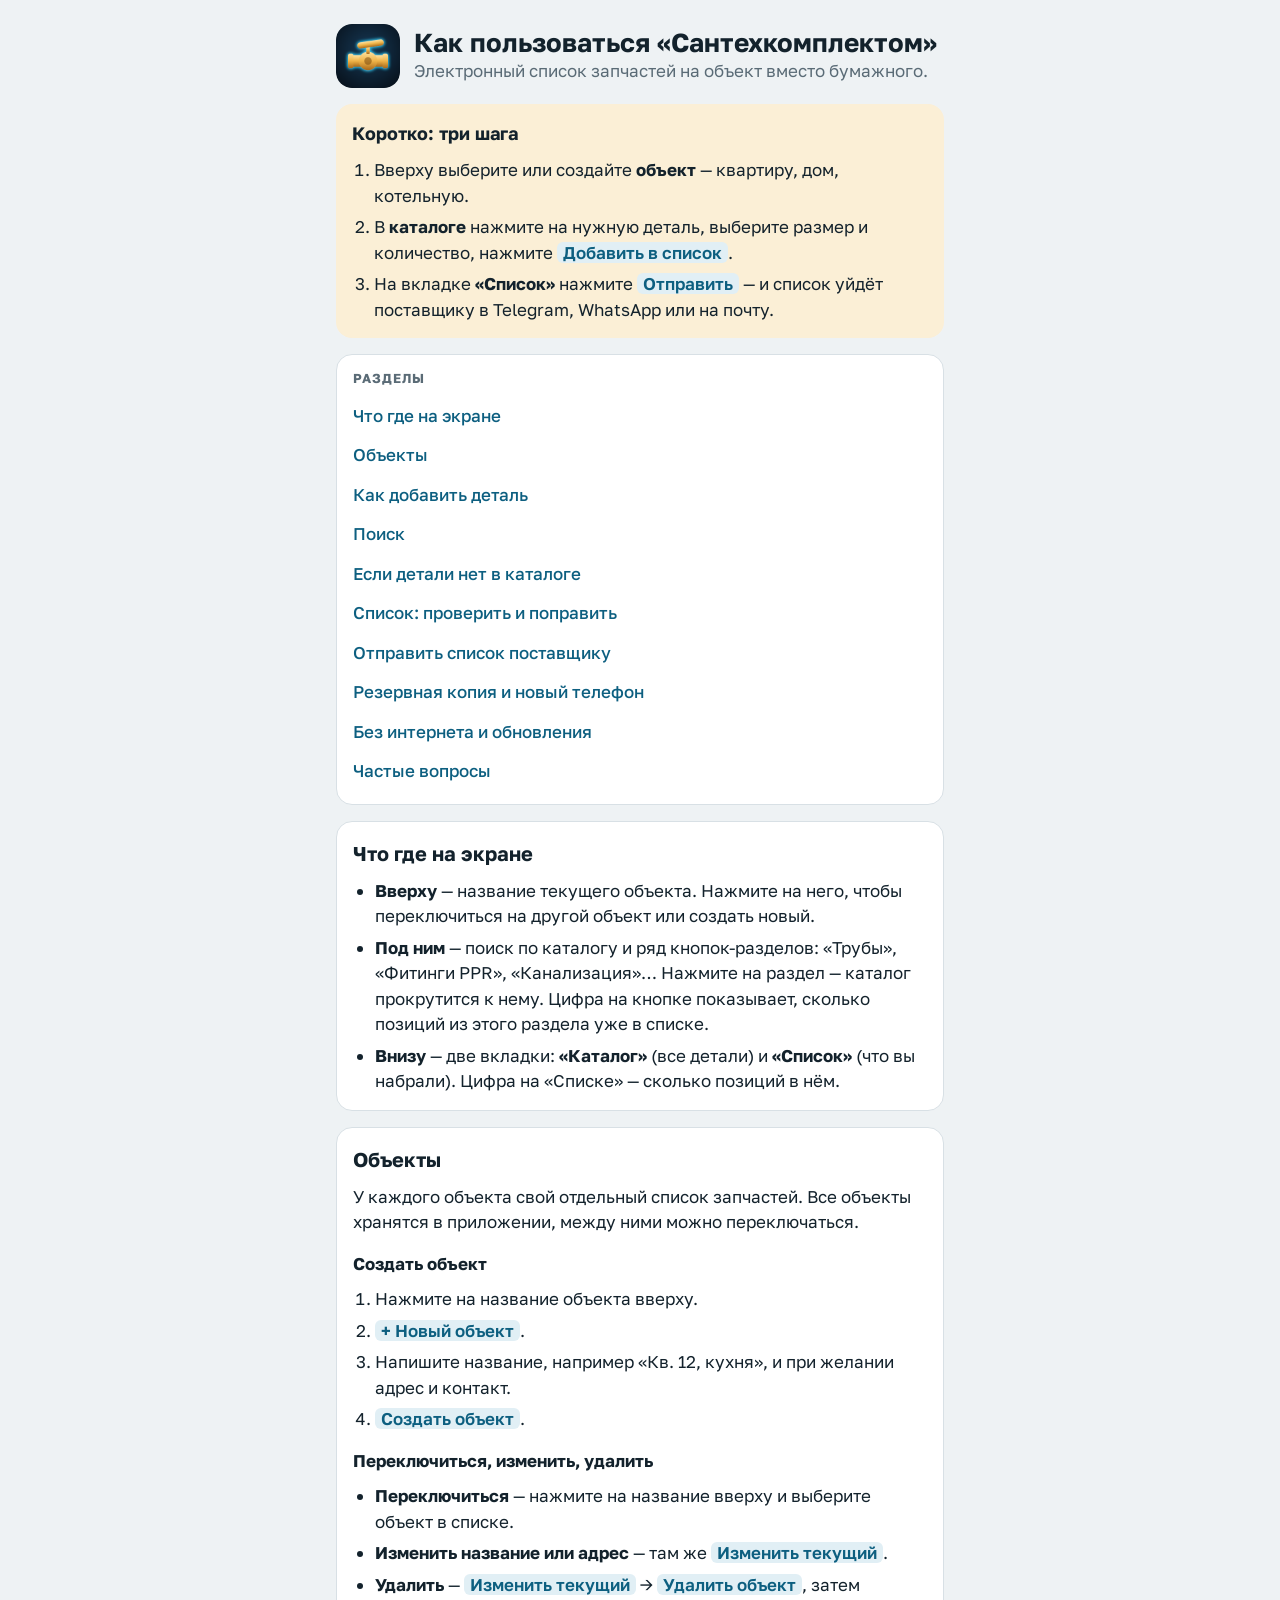
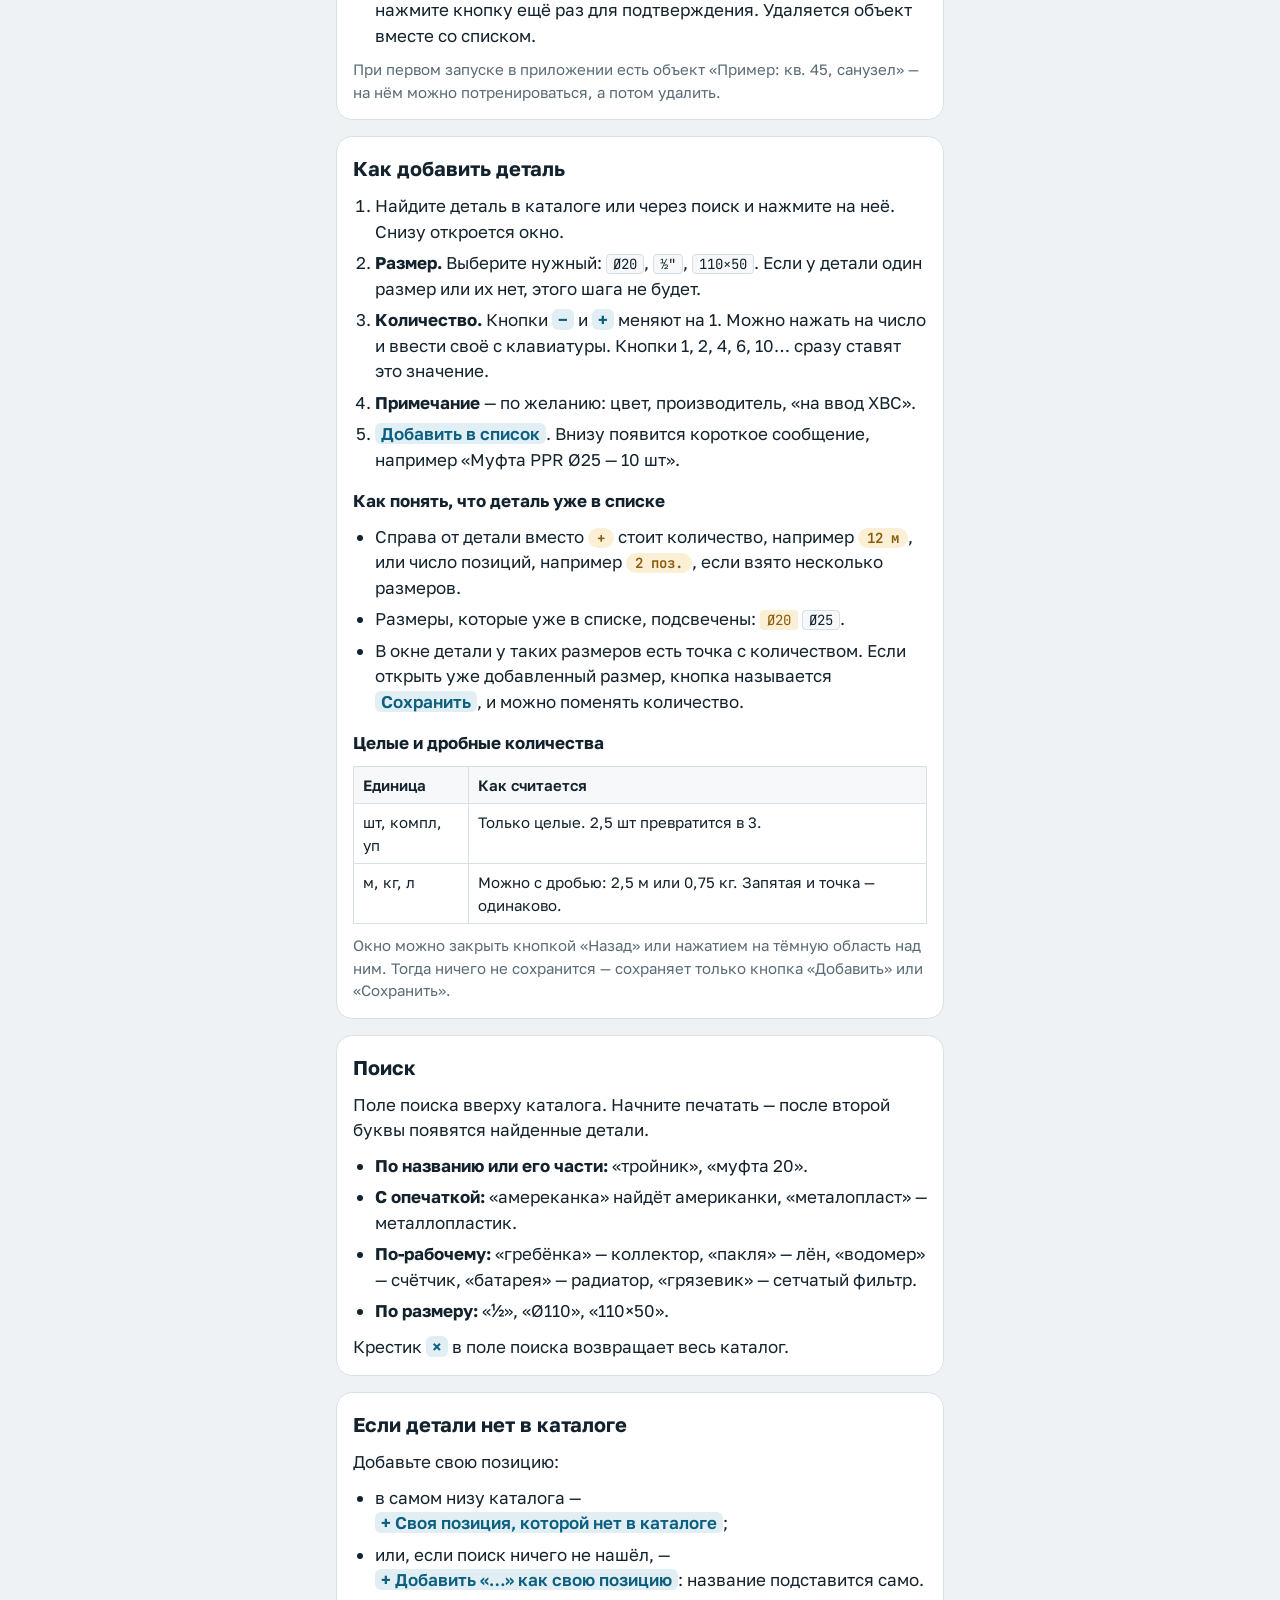
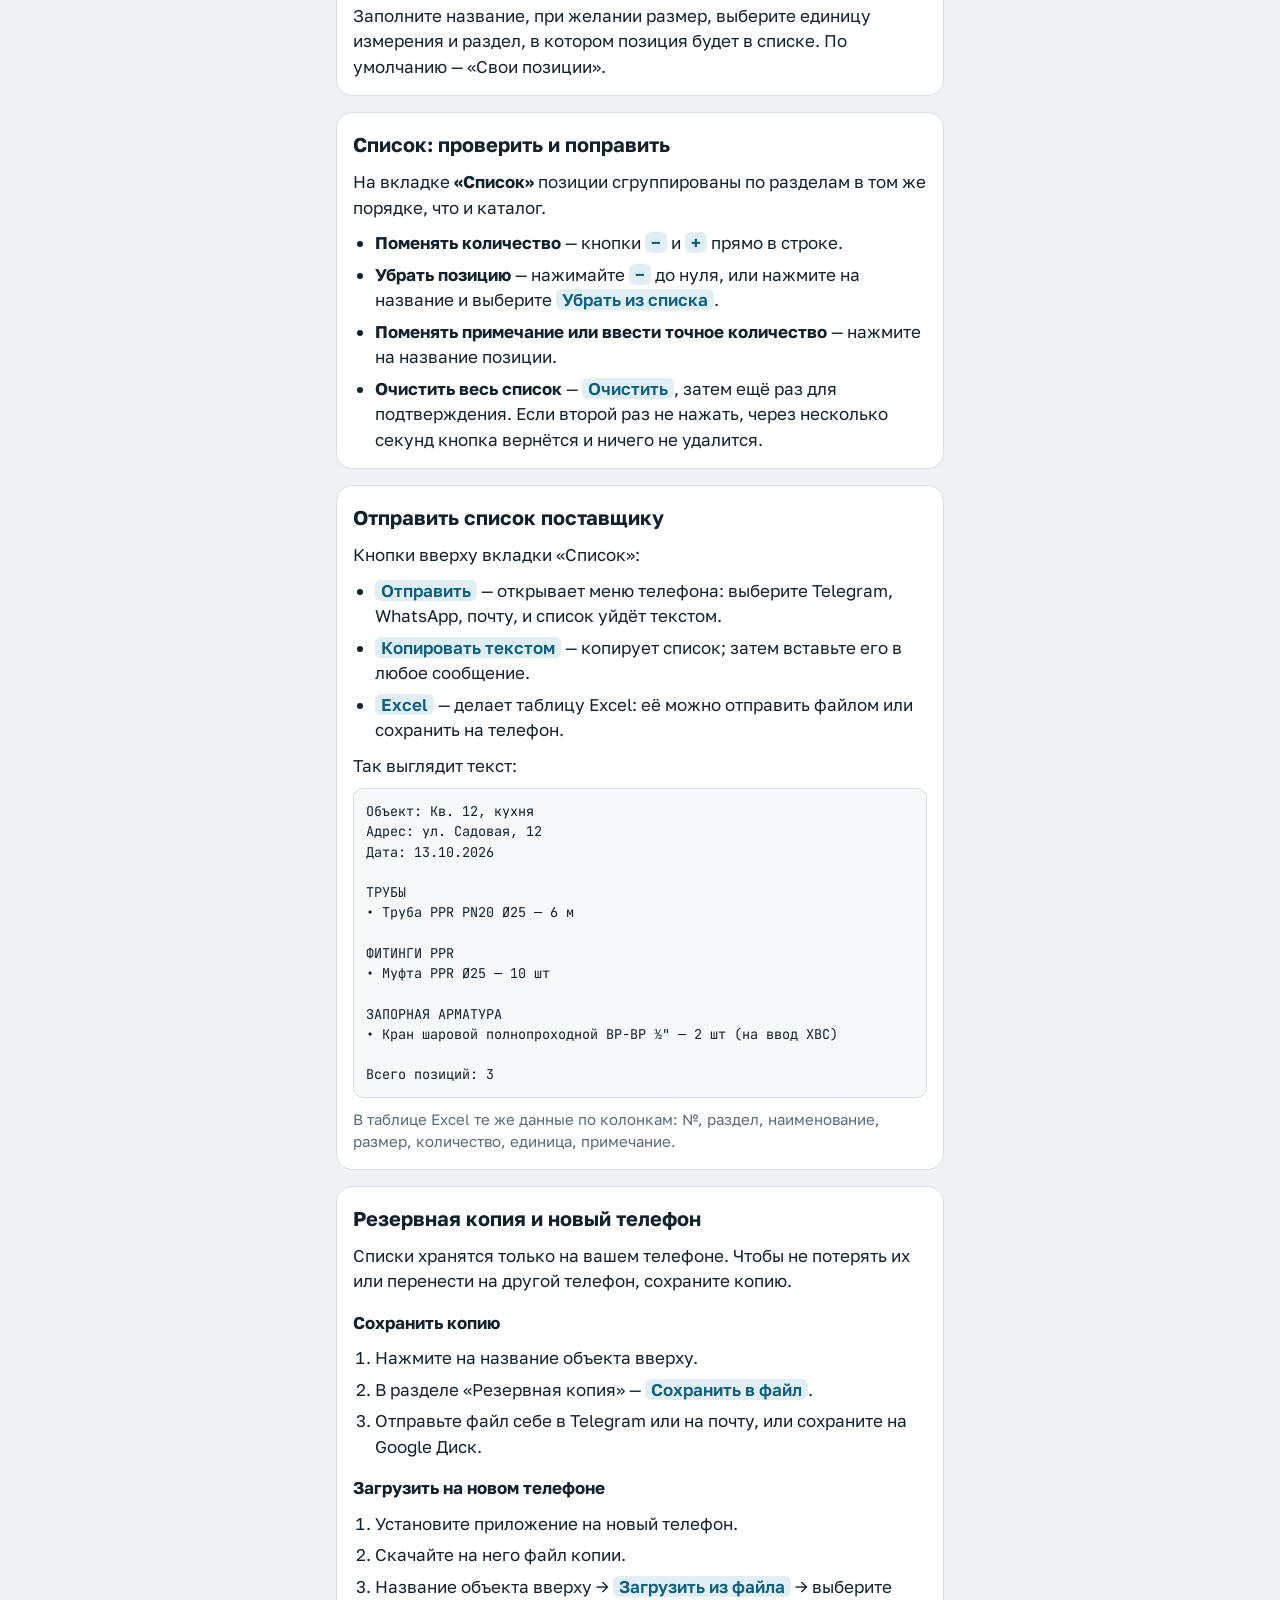
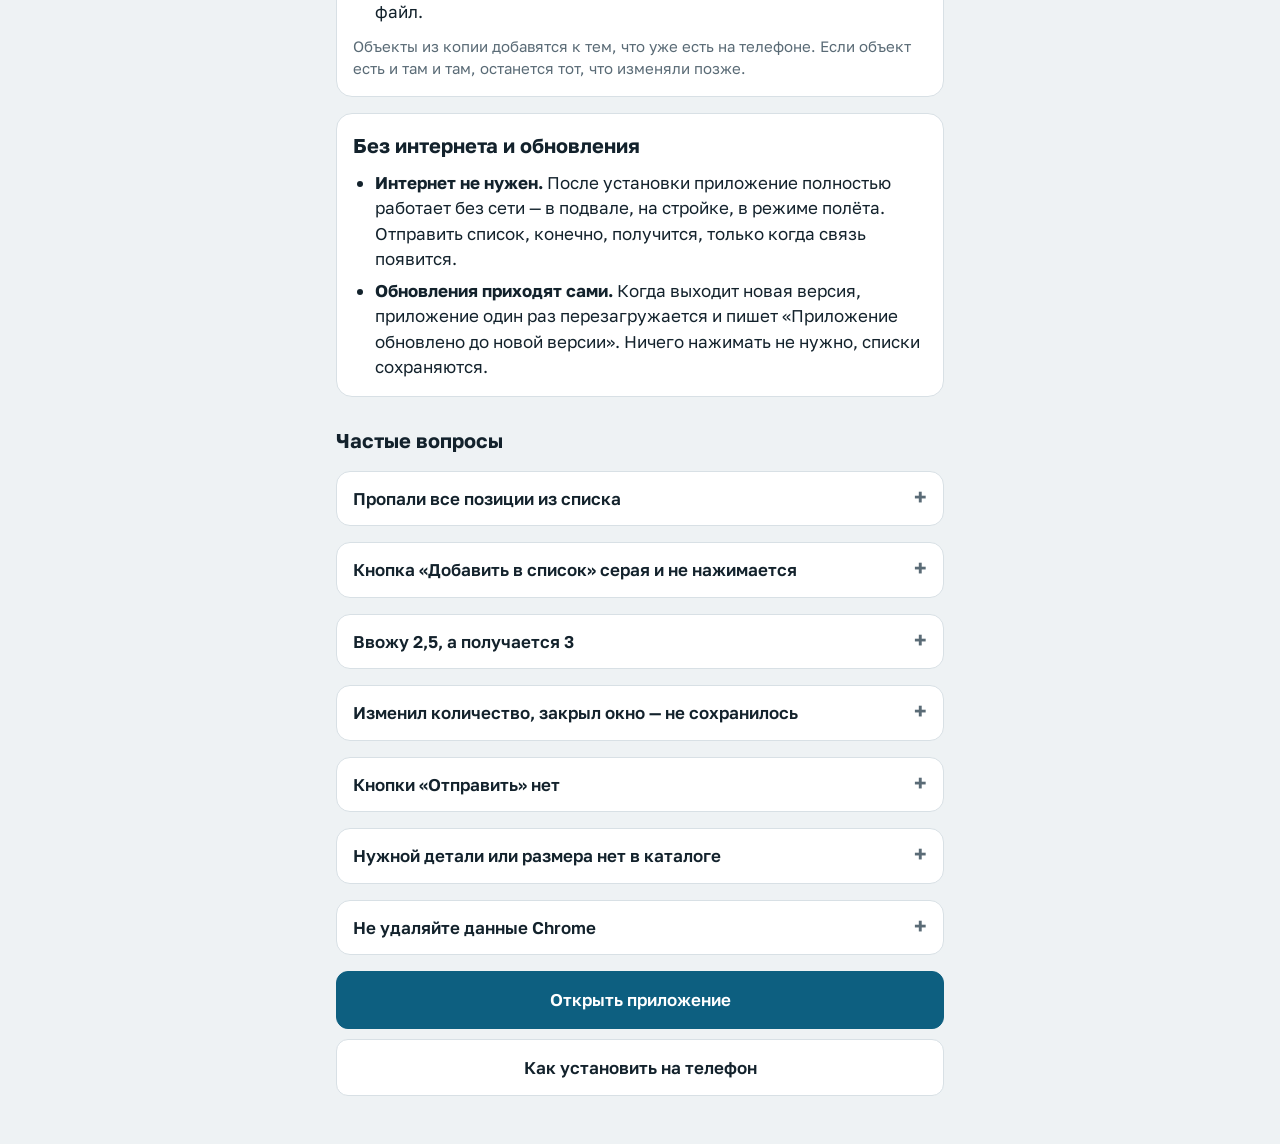
==== help.html @ fefd0e98 "v17: крупнее кран на иконке Android, версия без слова Version Маскируемая иконка: кран 108% вместо 7" ====
<!doctype html>
<html lang="ru">
<head>
<meta charset="utf-8">
<meta name="viewport" content="width=device-width, initial-scale=1, viewport-fit=cover">
<title>Справка Сантехкомплекта</title>
<meta name="description" content="Как пользоваться приложением «Сантехкомплект»: объекты, каталог, список запчастей, отправка поставщику">
<meta name="theme-color" content="#0d5f80" media="(prefers-color-scheme: light)">
<meta name="theme-color" content="#16222a" media="(prefers-color-scheme: dark)">
<meta name="color-scheme" content="light dark">
<link rel="manifest" href="manifest.webmanifest">
<link rel="icon" type="image/png" href="icons/icon-192.png">
<link rel="preconnect" href="https://fonts.googleapis.com">
<link rel="preconnect" href="https://fonts.gstatic.com" crossorigin>
<link rel="stylesheet" href="https://fonts.googleapis.com/css2?family=Golos+Text:wght@400;500;600;700&family=JetBrains+Mono:wght@500;600&display=swap">
<script src="platform.js"></script>
<style>
/* Справка для телефона: крупный текст, один столбец, оглавление сверху, разделы-карточки */
:root {
  --bg: #eef2f4; --surface: #ffffff; --surface-2: #f6f8f9; --fg: #13222c; --muted: #5a6b76; --line: #d8e0e5;
  --water: #0d5f80; --water-fg: #ffffff; --water-soft: #e1eff5; --brass: #8a5a08; --brass-soft: #fbefd6;
  --font-ui: "Golos Text", system-ui, -apple-system, "Segoe UI", Roboto, sans-serif;
  --font-mark: "JetBrains Mono", ui-monospace, "SF Mono", Menlo, Consolas, monospace;
}
@media (prefers-color-scheme: dark) {
  :root {
    --bg: #0e161b; --surface: #16222a; --surface-2: #1b2932; --fg: #e5edf1; --muted: #93a5b0; --line: #283a45;
    --water: #4fb2d8; --water-fg: #06212d; --water-soft: #173544; --brass: #e3ac45; --brass-soft: #3a2c12;
  }
}
* { box-sizing: border-box; }
:root { padding-top: env(safe-area-inset-top, 0px); padding-bottom: env(safe-area-inset-bottom, 0px); }
body { margin: 0; background: var(--bg); color: var(--fg); font-family: var(--font-ui); font-size: 17px; line-height: 1.5; -webkit-tap-highlight-color: transparent; }
[hidden] { display: none !important; }
:focus-visible { outline: 2px solid var(--water); outline-offset: 2px; }
.wrap { max-width: 640px; margin: 0 auto; padding-inline: 16px; padding-block: 24px 48px; display: grid; grid-template-columns: minmax(0, 1fr); gap: 16px; }
header { display: flex; gap: 14px; align-items: center; }
header img { width: 64px; height: 64px; border-radius: 16px; flex: none; }
h1 { margin: 0; font-size: clamp(21px, 6vw, 26px); line-height: 1.15; text-wrap: balance; }
header > div { min-width: 0; }
.lede { margin: 0; color: var(--muted); }
.quick { background: var(--brass-soft); border-radius: 16px; padding: 16px; display: grid; gap: 10px; }
.quick h2 { margin: 0; font-size: 18px; }
.quick ol { margin: 0; padding-left: 22px; display: grid; gap: 6px; }
nav.toc { background: var(--surface); border: 1px solid var(--line); border-radius: 16px; padding: 14px 16px; }
nav.toc h2 { margin: 0 0 8px; font-size: 13px; letter-spacing: .08em; text-transform: uppercase; color: var(--muted); }
nav.toc ul { margin: 0; padding: 0; list-style: none; display: grid; gap: 2px; }
nav.toc a { display: block; padding: 6px 0; color: var(--water); text-decoration: none; font-weight: 500; }
.sec { background: var(--surface); border: 1px solid var(--line); border-radius: 16px; padding: 16px; display: grid; grid-template-columns: minmax(0, 1fr); gap: 10px; scroll-margin-top: 16px; }
.sec h2 { margin: 0; font-size: 20px; text-wrap: balance; }
.sec h3 { margin: 6px 0 0; font-size: 17px; }
.sec p { margin: 0; }
.sec ol, .sec ul { margin: 0; padding-left: 22px; display: grid; gap: 6px; }
.why { color: var(--muted); font-size: 15px; }
.tap { font-weight: 600; background: var(--water-soft); color: var(--water); padding: 0 6px; border-radius: 6px; white-space: nowrap; }
.mark { font-family: var(--font-mark); font-size: 14px; padding: 0 6px; border-radius: 4px; background: var(--surface-2); border: 1px solid var(--line); white-space: nowrap; }
.mark.on { background: var(--brass-soft); color: var(--brass); border-color: transparent; }
.badge { font-family: var(--font-mark); font-size: 14px; font-weight: 600; color: var(--brass); background: var(--brass-soft); border-radius: 999px; padding: 1px 9px; white-space: nowrap; }
.tbl { overflow-x: auto; }
table { border-collapse: collapse; font-size: 15px; width: 100%; }
th, td { border: 1px solid var(--line); padding: 7px 9px; text-align: left; vertical-align: top; }
th { background: var(--surface-2); font-weight: 600; }
pre.sample { margin: 0; background: var(--surface-2); border: 1px solid var(--line); border-radius: 10px; padding: 12px; font-family: var(--font-mark); font-size: 13.5px; line-height: 1.5; white-space: pre-wrap; overflow-wrap: anywhere; }
details { background: var(--surface); border: 1px solid var(--line); border-radius: 14px; padding: 0 16px; }
details summary { cursor: pointer; padding: 14px 0; font-weight: 600; list-style: none; display: flex; justify-content: space-between; gap: 12px; }
details summary::-webkit-details-marker { display: none; }
details summary::after { content: "+"; color: var(--muted); font-size: 22px; line-height: 1; }
details[open] summary::after { content: "−"; }
details > div { padding: 0 0 14px; display: grid; gap: 8px; }
details p { margin: 0; }
h2.part { margin: 12px 0 0; font-size: 20px; }
.btns { display: grid; gap: 10px; }
.btn { border: 1px solid var(--line); background: var(--surface); color: var(--fg); border-radius: 12px; padding: 15px 16px; font: inherit; font-weight: 600; font-size: 17px; text-align: center; text-decoration: none; display: flex; align-items: center; justify-content: center; }
.btn.primary { background: var(--water); border-color: var(--water); color: var(--water-fg); }
.app-version { margin: 0; text-align: right; font-family: var(--font-mark); font-size: 10px; letter-spacing: .02em; color: var(--muted); }
</style>
</head>
<body>
<div class="wrap">
  <header>
    <img src="icons/icon-192.png" alt="">
    <div>
      <h1>Как пользоваться «Сантехкомплектом»</h1>
      <p class="lede">Электронный список запчастей на объект вместо бумажного.</p>
    </div>
  </header>

  <section class="quick" aria-labelledby="q-h">
    <h2 id="q-h">Коротко: три шага</h2>
    <ol>
      <li>Вверху выберите или создайте <b>объект</b> — квартиру, дом, котельную.</li>
      <li>В <b>каталоге</b> нажмите на нужную деталь, выберите размер и количество, нажмите <span class="tap">Добавить в список</span>.</li>
      <li>На вкладке <b>«Список»</b> нажмите <span class="tap">Отправить</span> — и список уйдёт поставщику в Telegram, WhatsApp или на почту.</li>
    </ol>
  </section>

  <nav class="toc" aria-labelledby="toc-h">
    <h2 id="toc-h">Разделы</h2>
    <ul>
      <li><a href="#screen">Что где на экране</a></li>
      <li><a href="#objects">Объекты</a></li>
      <li><a href="#add">Как добавить деталь</a></li>
      <li><a href="#search">Поиск</a></li>
      <li><a href="#own">Если детали нет в каталоге</a></li>
      <li><a href="#list">Список: проверить и поправить</a></li>
      <li><a href="#send">Отправить список поставщику</a></li>
      <li><a href="#backup">Резервная копия и новый телефон</a></li>
      <li><a href="#offline">Без интернета и обновления</a></li>
      <li><a href="#faq">Частые вопросы</a></li>
    </ul>
  </nav>

  <section class="sec" id="screen">
    <h2>Что где на экране</h2>
    <ul>
      <li><b>Вверху</b> — название текущего объекта. Нажмите на него, чтобы переключиться на другой объект или создать новый.</li>
      <li><b>Под ним</b> — поиск по каталогу и ряд кнопок-разделов: «Трубы», «Фитинги PPR», «Канализация»… Нажмите на раздел — каталог прокрутится к нему. Цифра на кнопке показывает, сколько позиций из этого раздела уже в списке.</li>
      <li><b>Внизу</b> — две вкладки: <b>«Каталог»</b> (все детали) и <b>«Список»</b> (что вы набрали). Цифра на «Списке» — сколько позиций в нём.</li>
    </ul>
  </section>

  <section class="sec" id="objects">
    <h2>Объекты</h2>
    <p>У каждого объекта свой отдельный список запчастей. Все объекты хранятся в приложении, между ними можно переключаться.</p>
    <h3>Создать объект</h3>
    <ol>
      <li>Нажмите на название объекта вверху.</li>
      <li><span class="tap">+ Новый объект</span>.</li>
      <li>Напишите название, например «Кв. 12, кухня», и при желании адрес и контакт.</li>
      <li><span class="tap">Создать объект</span>.</li>
    </ol>
    <h3>Переключиться, изменить, удалить</h3>
    <ul>
      <li><b>Переключиться</b> — нажмите на название вверху и выберите объект в списке.</li>
      <li><b>Изменить название или адрес</b> — там же <span class="tap">Изменить текущий</span>.</li>
      <li><b>Удалить</b> — <span class="tap">Изменить текущий</span> → <span class="tap">Удалить объект</span>, затем нажмите кнопку ещё раз для подтверждения. Удаляется объект вместе со списком.</li>
    </ul>
    <p class="why">При первом запуске в приложении есть объект «Пример: кв. 45, санузел» — на нём можно потренироваться, а потом удалить.</p>
  </section>

  <section class="sec" id="add">
    <h2>Как добавить деталь</h2>
    <ol>
      <li>Найдите деталь в каталоге или через поиск и нажмите на неё. Снизу откроется окно.</li>
      <li><b>Размер.</b> Выберите нужный: <span class="mark">Ø20</span>, <span class="mark">½"</span>, <span class="mark">110×50</span>. Если у детали один размер или их нет, этого шага не будет.</li>
      <li><b>Количество.</b> Кнопки <span class="tap">−</span> и <span class="tap">+</span> меняют на 1. Можно нажать на число и ввести своё с клавиатуры. Кнопки 1, 2, 4, 6, 10… сразу ставят это значение.</li>
      <li><b>Примечание</b> — по желанию: цвет, производитель, «на ввод ХВС».</li>
      <li><span class="tap">Добавить в список</span>. Внизу появится короткое сообщение, например «Муфта PPR Ø25 — 10 шт».</li>
    </ol>
    <h3>Как понять, что деталь уже в списке</h3>
    <ul>
      <li>Справа от детали вместо <span class="badge">+</span> стоит количество, например <span class="badge">12 м</span>, или число позиций, например <span class="badge">2 поз.</span>, если взято несколько размеров.</li>
      <li>Размеры, которые уже в списке, подсвечены: <span class="mark on">Ø20</span> <span class="mark">Ø25</span>.</li>
      <li>В окне детали у таких размеров есть точка с количеством. Если открыть уже добавленный размер, кнопка называется <span class="tap">Сохранить</span>, и можно поменять количество.</li>
    </ul>
    <h3>Целые и дробные количества</h3>
    <div class="tbl"><table>
      <thead><tr><th>Единица</th><th>Как считается</th></tr></thead>
      <tbody>
        <tr><td>шт, компл, уп</td><td>Только целые. 2,5 шт превратится в 3.</td></tr>
        <tr><td>м, кг, л</td><td>Можно с дробью: 2,5 м или 0,75 кг. Запятая и точка — одинаково.</td></tr>
      </tbody>
    </table></div>
    <p class="why">Окно можно закрыть кнопкой «Назад» или нажатием на тёмную область над ним. Тогда ничего не сохранится — сохраняет только кнопка «Добавить» или «Сохранить».</p>
  </section>

  <section class="sec" id="search">
    <h2>Поиск</h2>
    <p>Поле поиска вверху каталога. Начните печатать — после второй буквы появятся найденные детали.</p>
    <ul>
      <li><b>По названию или его части:</b> «тройник», «муфта 20».</li>
      <li><b>С опечаткой:</b> «амереканка» найдёт американки, «металопласт» — металлопластик.</li>
      <li><b>По-рабочему:</b> «гребёнка» — коллектор, «пакля» — лён, «водомер» — счётчик, «батарея» — радиатор, «грязевик» — сетчатый фильтр.</li>
      <li><b>По размеру:</b> «½», «Ø110», «110×50».</li>
    </ul>
    <p>Крестик <span class="tap">×</span> в поле поиска возвращает весь каталог.</p>
  </section>

  <section class="sec" id="own">
    <h2>Если детали нет в каталоге</h2>
    <p>Добавьте свою позицию:</p>
    <ul>
      <li>в самом низу каталога — <span class="tap">+ Своя позиция, которой нет в каталоге</span>;</li>
      <li>или, если поиск ничего не нашёл, — <span class="tap">+ Добавить «…» как свою позицию</span>: название подставится само.</li>
    </ul>
    <p>Заполните название, при желании размер, выберите единицу измерения и раздел, в котором позиция будет в списке. По умолчанию — «Свои позиции».</p>
  </section>

  <section class="sec" id="list">
    <h2>Список: проверить и поправить</h2>
    <p>На вкладке <b>«Список»</b> позиции сгруппированы по разделам в том же порядке, что и каталог.</p>
    <ul>
      <li><b>Поменять количество</b> — кнопки <span class="tap">−</span> и <span class="tap">+</span> прямо в строке.</li>
      <li><b>Убрать позицию</b> — нажимайте <span class="tap">−</span> до нуля, или нажмите на название и выберите <span class="tap">Убрать из списка</span>.</li>
      <li><b>Поменять примечание или ввести точное количество</b> — нажмите на название позиции.</li>
      <li><b>Очистить весь список</b> — <span class="tap">Очистить</span>, затем ещё раз для подтверждения. Если второй раз не нажать, через несколько секунд кнопка вернётся и ничего не удалится.</li>
    </ul>
  </section>

  <section class="sec" id="send">
    <h2>Отправить список поставщику</h2>
    <p>Кнопки вверху вкладки «Список»:</p>
    <ul>
      <li><span class="tap">Отправить</span> — открывает меню телефона: выберите Telegram, WhatsApp, почту, и список уйдёт текстом.</li>
      <li><span class="tap">Копировать текстом</span> — копирует список; затем вставьте его в любое сообщение.</li>
      <li><span class="tap">Excel</span> — делает таблицу Excel: её можно отправить файлом или сохранить на телефон.</li>
    </ul>
    <p>Так выглядит текст:</p>
<pre class="sample">Объект: Кв. 12, кухня
Адрес: ул. Садовая, 12
Дата: 13.10.2026

ТРУБЫ
• Труба PPR PN20 Ø25 — 6 м

ФИТИНГИ PPR
• Муфта PPR Ø25 — 10 шт

ЗАПОРНАЯ АРМАТУРА
• Кран шаровой полнопроходной ВР-ВР ½" — 2 шт (на ввод ХВС)

Всего позиций: 3</pre>
    <p class="why">В таблице Excel те же данные по колонкам: №, раздел, наименование, размер, количество, единица, примечание.</p>
  </section>

  <section class="sec" id="backup">
    <h2>Резервная копия и новый телефон</h2>
    <p>Списки хранятся только на вашем телефоне. Чтобы не потерять их или перенести на другой телефон, сохраните копию.</p>
    <h3>Сохранить копию</h3>
    <ol>
      <li>Нажмите на название объекта вверху.</li>
      <li>В разделе «Резервная копия» — <span class="tap">Сохранить в файл</span>.</li>
      <li>Отправьте файл себе в Telegram или на почту, или сохраните на Google Диск.</li>
    </ol>
    <h3>Загрузить на новом телефоне</h3>
    <ol>
      <li>Установите приложение на новый телефон.</li>
      <li>Скачайте на него файл копии.</li>
      <li>Название объекта вверху → <span class="tap">Загрузить из файла</span> → выберите файл.</li>
    </ol>
    <p class="why">Объекты из копии добавятся к тем, что уже есть на телефоне. Если объект есть и там и там, останется тот, что изменяли позже.</p>
  </section>

  <section class="sec" id="offline">
    <h2>Без интернета и обновления</h2>
    <ul>
      <li><b>Интернет не нужен.</b> После установки приложение полностью работает без сети — в подвале, на стройке, в режиме полёта. Отправить список, конечно, получится, только когда связь появится.</li>
      <li><b>Обновления приходят сами.</b> Когда выходит новая версия, приложение один раз перезагружается и пишет «Приложение обновлено до новой версии». Ничего нажимать не нужно, списки сохраняются.</li>
    </ul>
  </section>

  <h2 class="part" id="faq">Частые вопросы</h2>
  <details>
    <summary>Пропали все позиции из списка</summary>
    <div>
      <p>Скорее всего, выбран другой объект. Посмотрите название вверху и переключитесь на нужный.</p>
    </div>
  </details>
  <details>
    <summary>Кнопка «Добавить в список» серая и не нажимается</summary>
    <div>
      <p>Количество равно нулю или стёрто. Введите число больше нуля.</p>
    </div>
  </details>
  <details>
    <summary>Ввожу 2,5, а получается 3</summary>
    <div>
      <p>Для штук, комплектов и упаковок приложение считает только целые. Дробные количества можно вводить для метров, килограммов и литров.</p>
    </div>
  </details>
  <details>
    <summary>Изменил количество, закрыл окно — не сохранилось</summary>
    <div>
      <p>Изменения сохраняются только кнопкой «Добавить в список» или «Сохранить». Кнопка «Назад» и нажатие мимо окна закрывают его без сохранения.</p>
    </div>
  </details>
  <details>
    <summary>Кнопки «Отправить» нет</summary>
    <div>
      <p>Так бывает на компьютере. Используйте «Копировать текстом» и вставьте список в сообщение.</p>
    </div>
  </details>
  <details>
    <summary>Нужной детали или размера нет в каталоге</summary>
    <div>
      <p>Добавьте её как свою позицию — см. раздел <a href="#own">«Если детали нет в каталоге»</a>. И сообщите, что добавить в каталог насовсем.</p>
    </div>
  </details>
  <details>
    <summary>Не удаляйте данные Chrome</summary>
    <div>
      <p>В настройках телефона у Chrome есть «Очистить все данные» — это удалит и списки приложения. Обычная «Очистка» мусора на Xiaomi безопасна. На всякий случай иногда сохраняйте <a href="#backup">резервную копию</a>.</p>
    </div>
  </details>

  <div class="btns">
    <a class="btn primary" href="./">Открыть приложение</a>
    <a class="btn" href="install.html">Как установить на телефон</a>
  </div>
  <p class="app-version" id="app-version" hidden></p>
</div>
<script>
  // Версия, которая реально работает на устройстве (по офлайн-кэшу)
  Platform.getVersion().then(function (v) {
    var el = document.getElementById('app-version');
    if (v) { el.textContent = v; el.hidden = false; }
  });
</script>
</body>
</html>
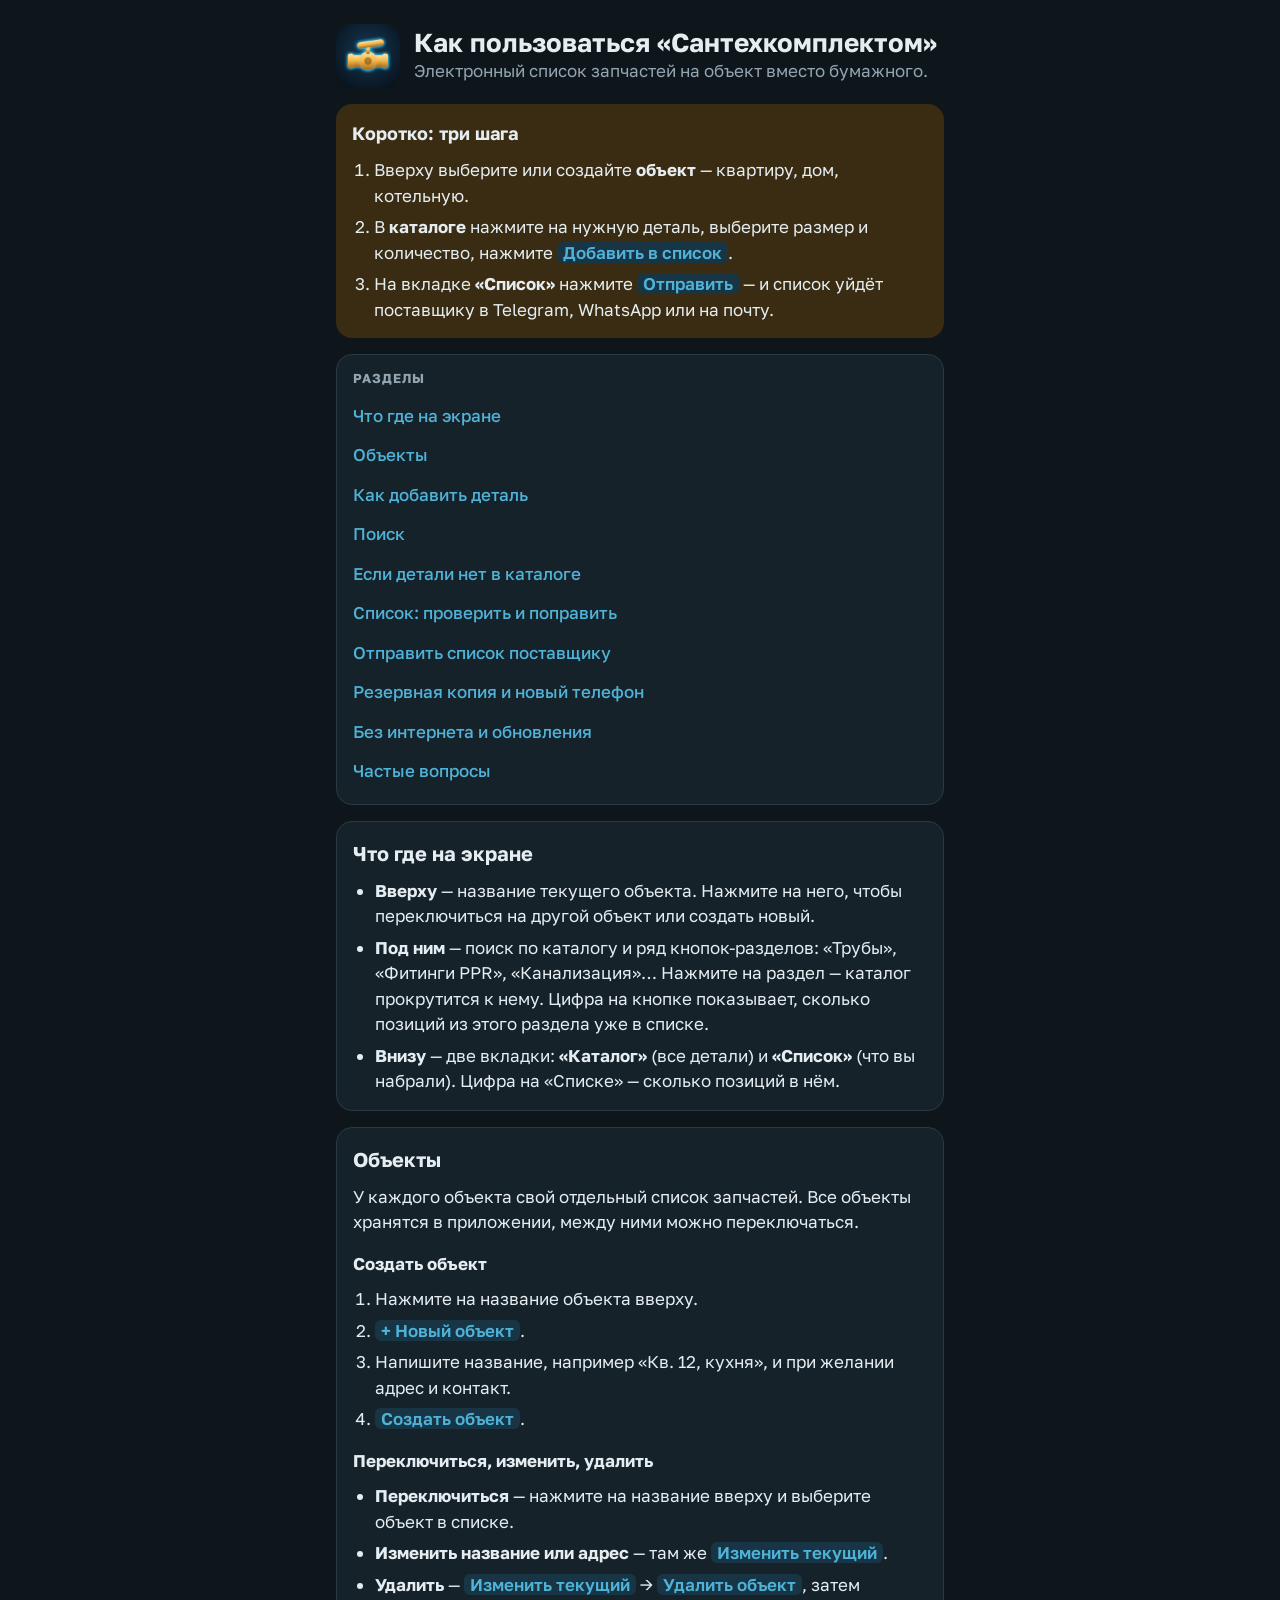
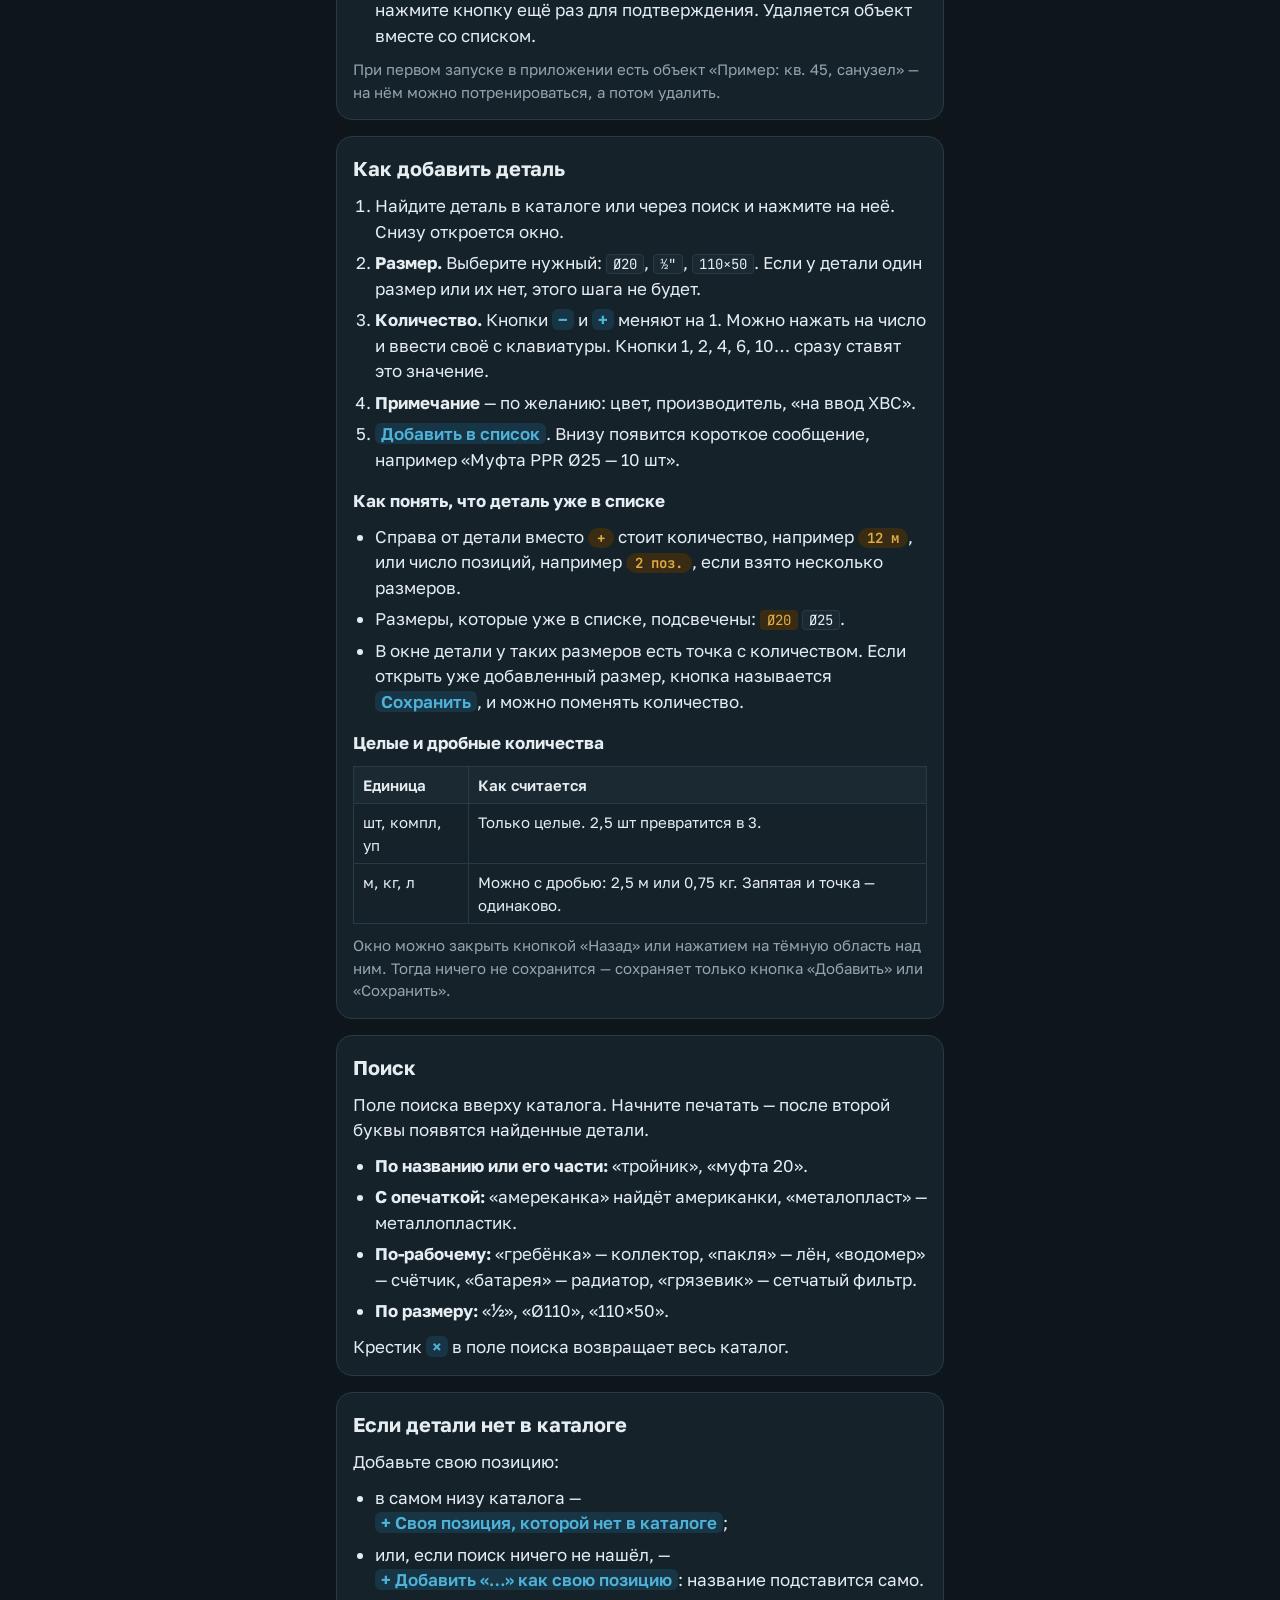
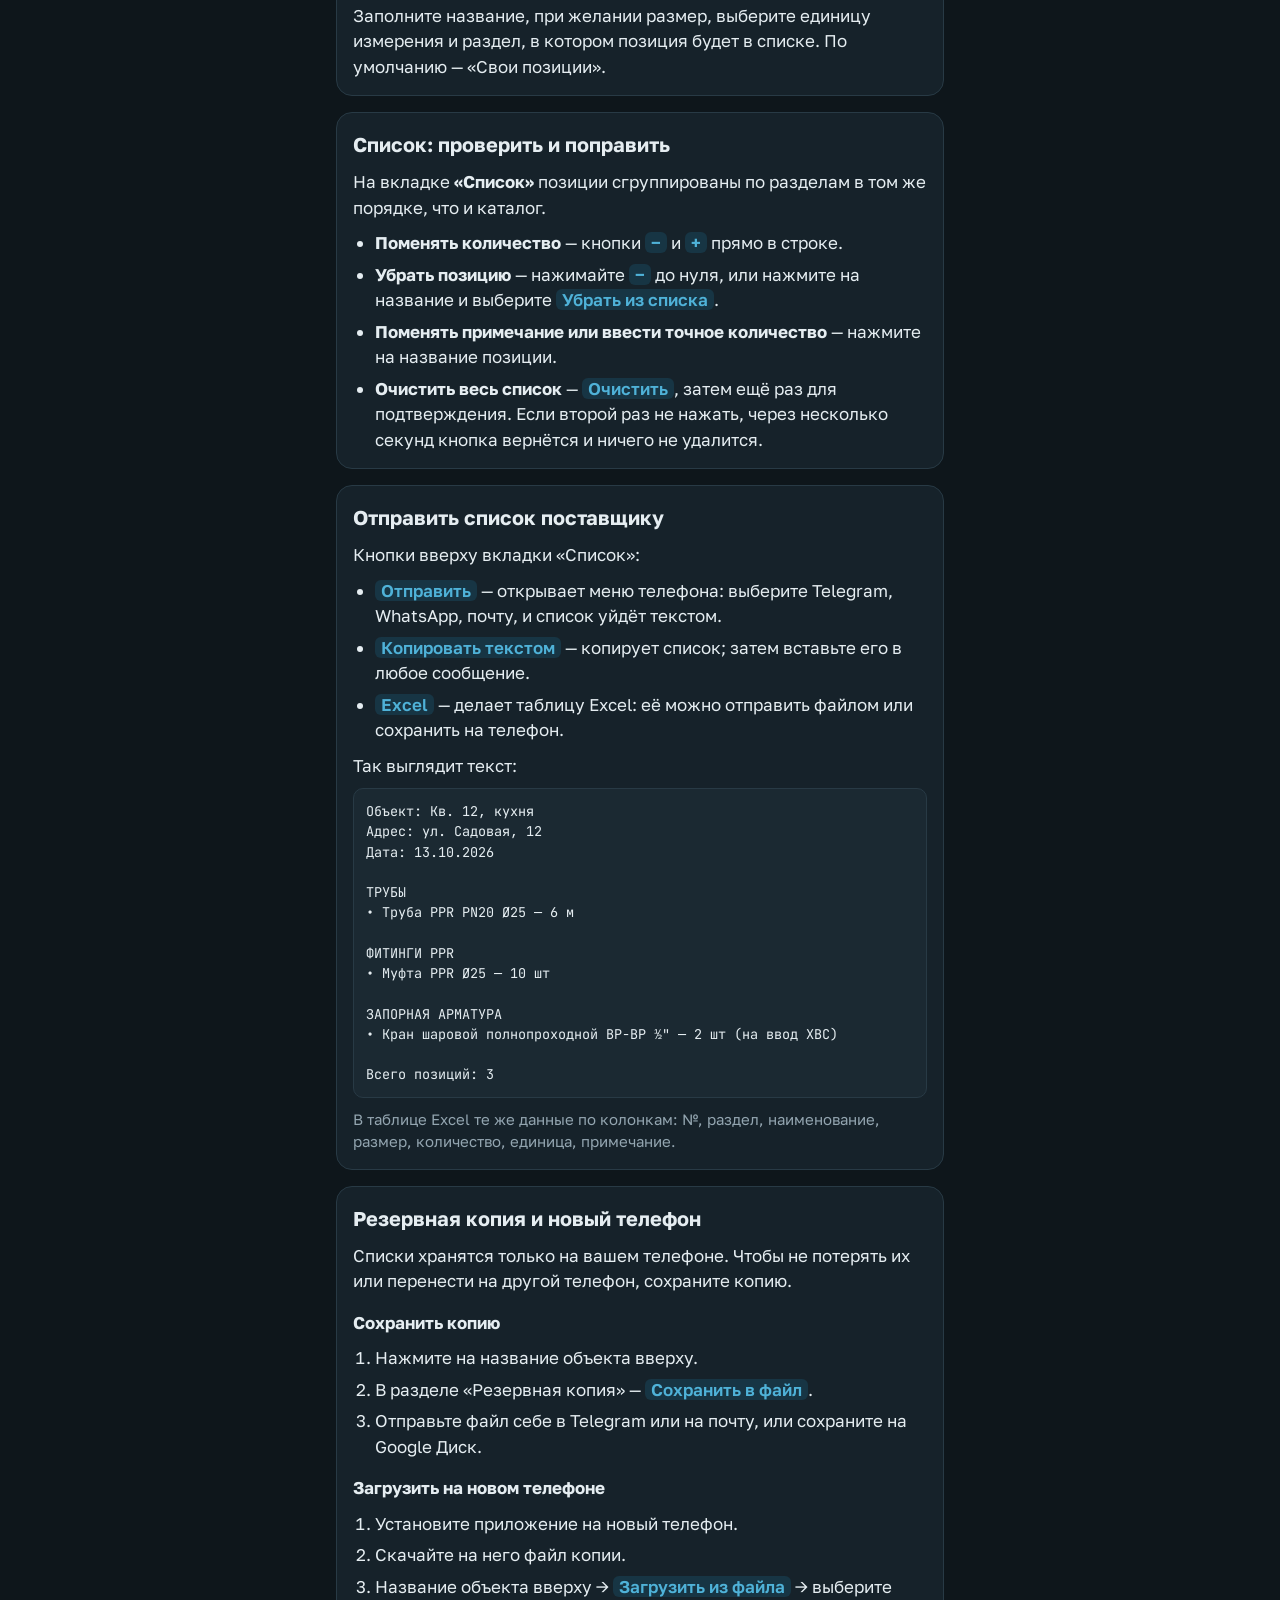
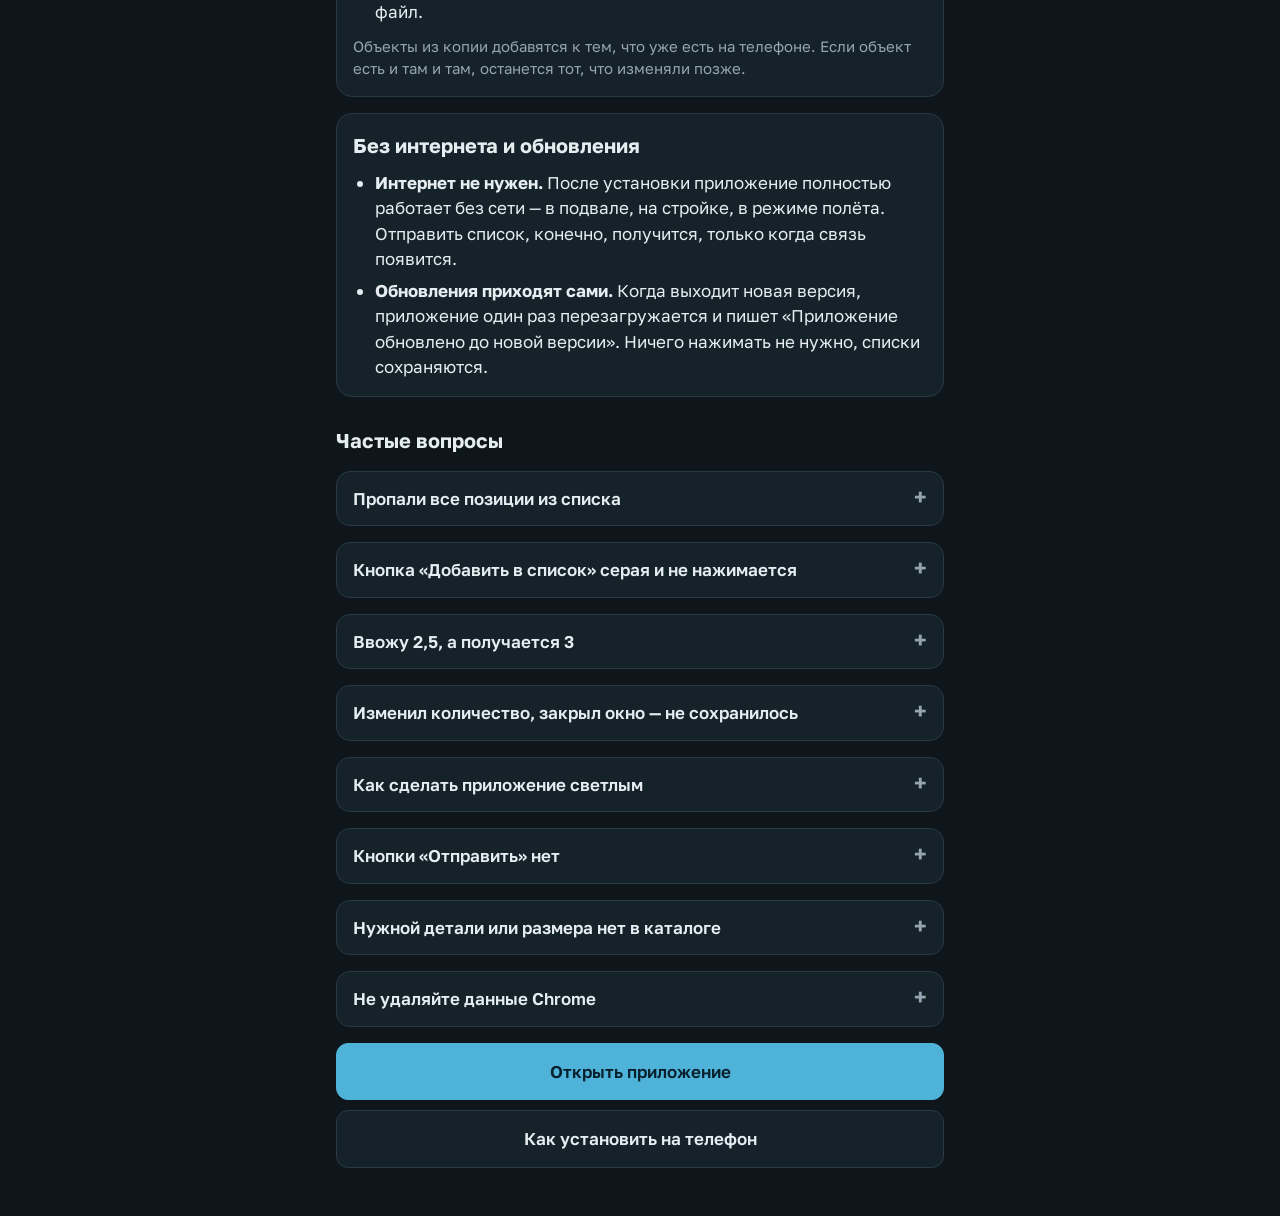
==== commit b66a6382: "v19: переключатель темы, по умолчанию тёмная В окне «Объекты»: Тёмная (по умолчанию) · Светлая · Как" ====
--- a/help.html
+++ b/help.html
@@ -8,6 +8,8 @@
 <meta name="theme-color" content="#0d5f80" media="(prefers-color-scheme: light)">
 <meta name="theme-color" content="#16222a" media="(prefers-color-scheme: dark)">
 <meta name="color-scheme" content="light dark">
+<!-- Та же тема, что выбрана в приложении (по умолчанию тёмная) -->
+<script src="theme.js"></script>
 <link rel="manifest" href="manifest.webmanifest">
 <link rel="icon" type="image/png" href="icons/icon-192.png">
 <link rel="preconnect" href="https://fonts.googleapis.com">
@@ -23,11 +25,18 @@
   --font-mark: "JetBrains Mono", ui-monospace, "SF Mono", Menlo, Consolas, monospace;
 }
 @media (prefers-color-scheme: dark) {
-  :root {
+  :root:not([data-theme="light"]) {
     --bg: #0e161b; --surface: #16222a; --surface-2: #1b2932; --fg: #e5edf1; --muted: #93a5b0; --line: #283a45;
     --water: #4fb2d8; --water-fg: #06212d; --water-soft: #173544; --brass: #e3ac45; --brass-soft: #3a2c12;
+    color-scheme: dark;
   }
 }
+:root[data-theme="dark"] {
+  --bg: #0e161b; --surface: #16222a; --surface-2: #1b2932; --fg: #e5edf1; --muted: #93a5b0; --line: #283a45;
+  --water: #4fb2d8; --water-fg: #06212d; --water-soft: #173544; --brass: #e3ac45; --brass-soft: #3a2c12;
+  color-scheme: dark;
+}
+:root[data-theme="light"] { color-scheme: light; }
 * { box-sizing: border-box; }
 :root { padding-top: env(safe-area-inset-top, 0px); padding-bottom: env(safe-area-inset-bottom, 0px); }
 body { margin: 0; background: var(--bg); color: var(--fg); font-family: var(--font-ui); font-size: 17px; line-height: 1.5; -webkit-tap-highlight-color: transparent; }
@@ -275,6 +284,12 @@
     </div>
   </details>
   <details>
+    <summary>Как сделать приложение светлым</summary>
+    <div>
+      <p>Нажмите на название объекта вверху и в строке «Тема» выберите <span class="tap">Светлая</span> — или <span class="tap">Как в телефоне</span>, чтобы тема менялась вместе с настройкой телефона. Выбор запоминается. На ярком солнце светлая тема обычно читается лучше.</p>
+    </div>
+  </details>
+  <details>
     <summary>Кнопки «Отправить» нет</summary>
     <div>
       <p>Так бывает на компьютере. Используйте «Копировать текстом» и вставьте список в сообщение.</p>
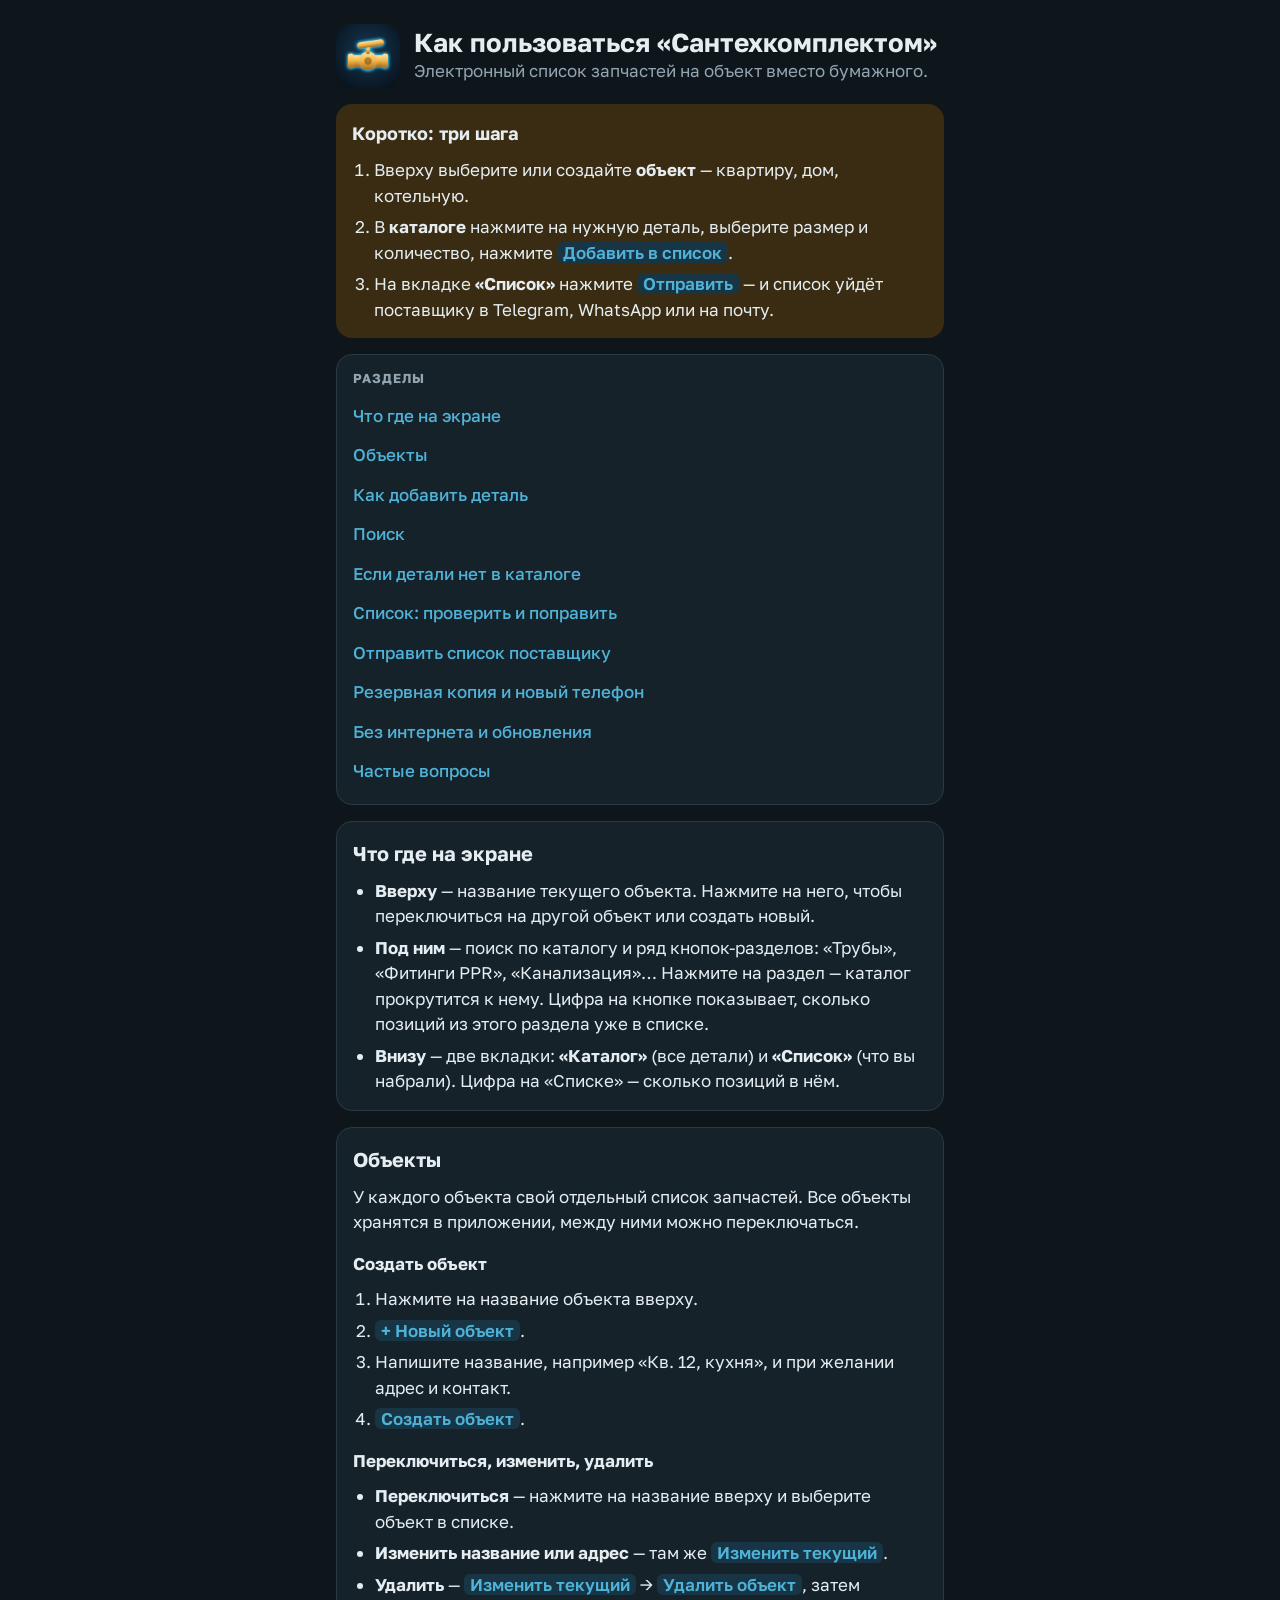
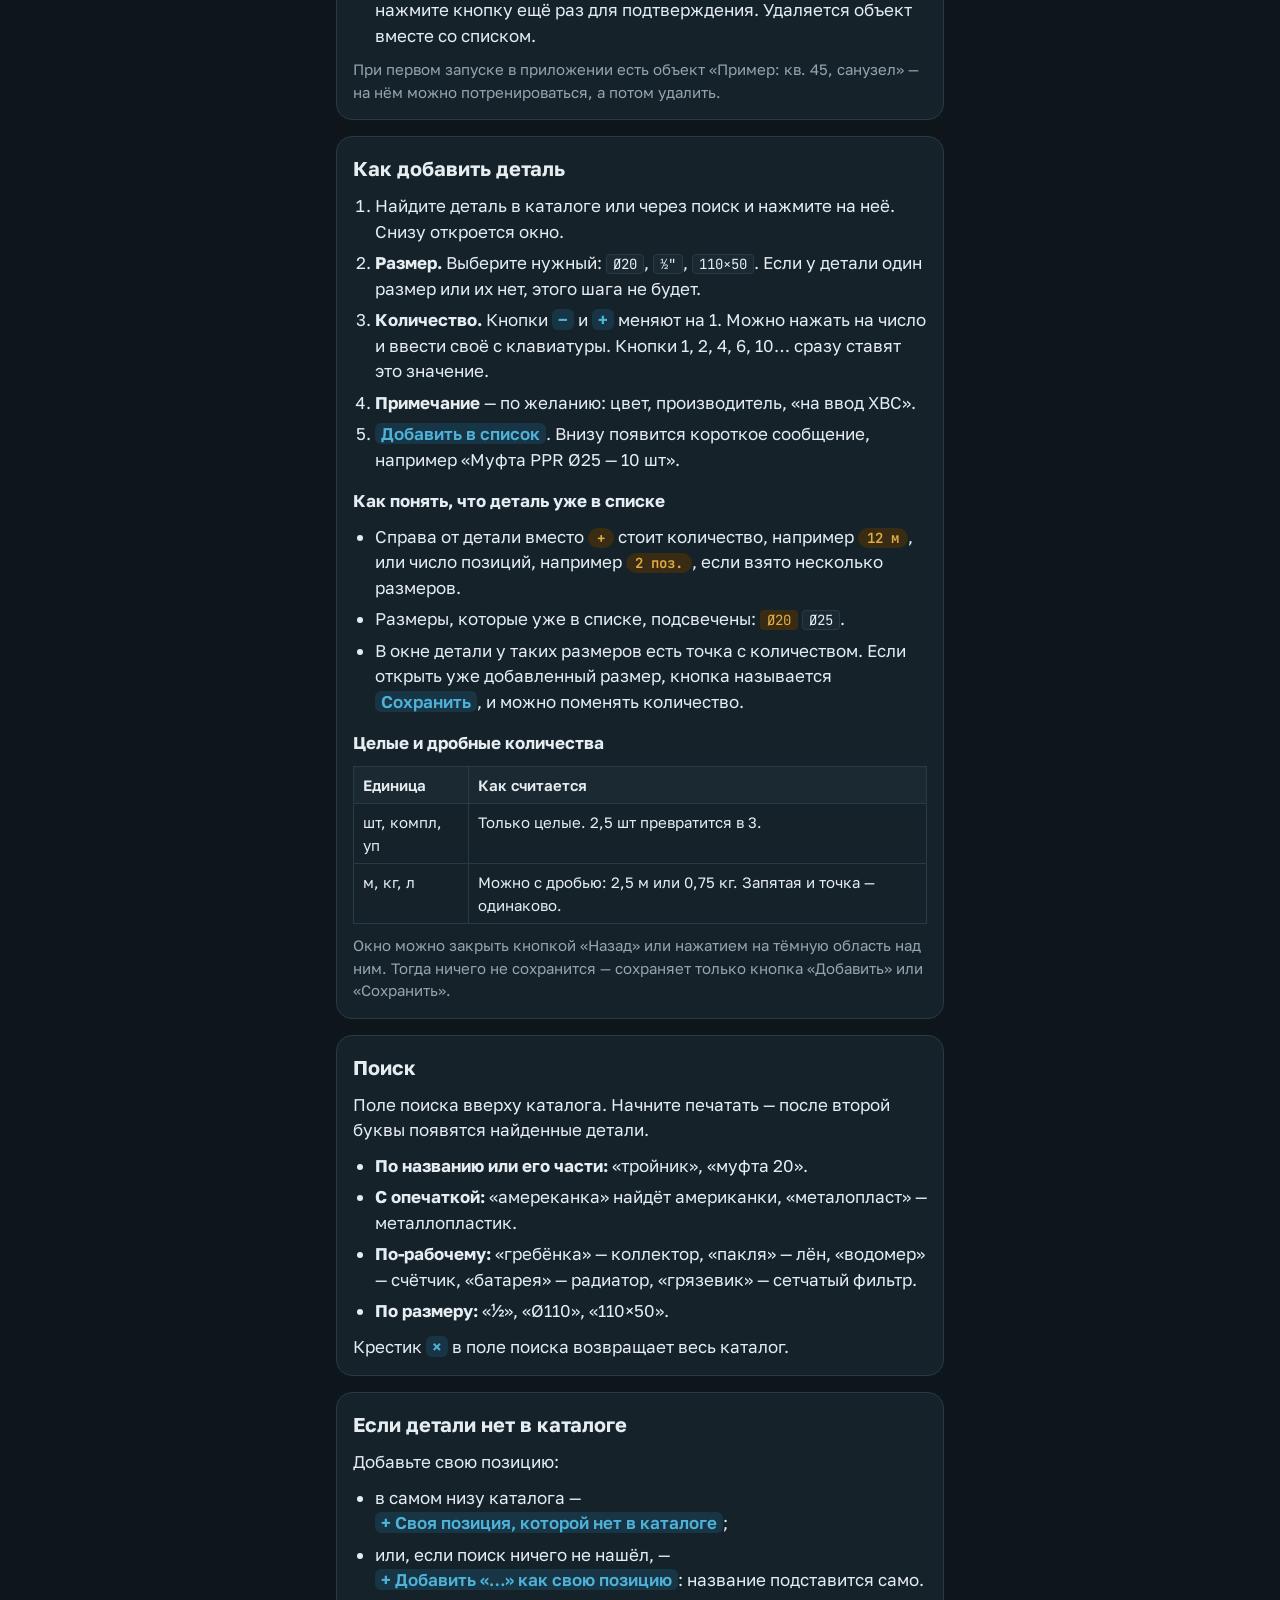
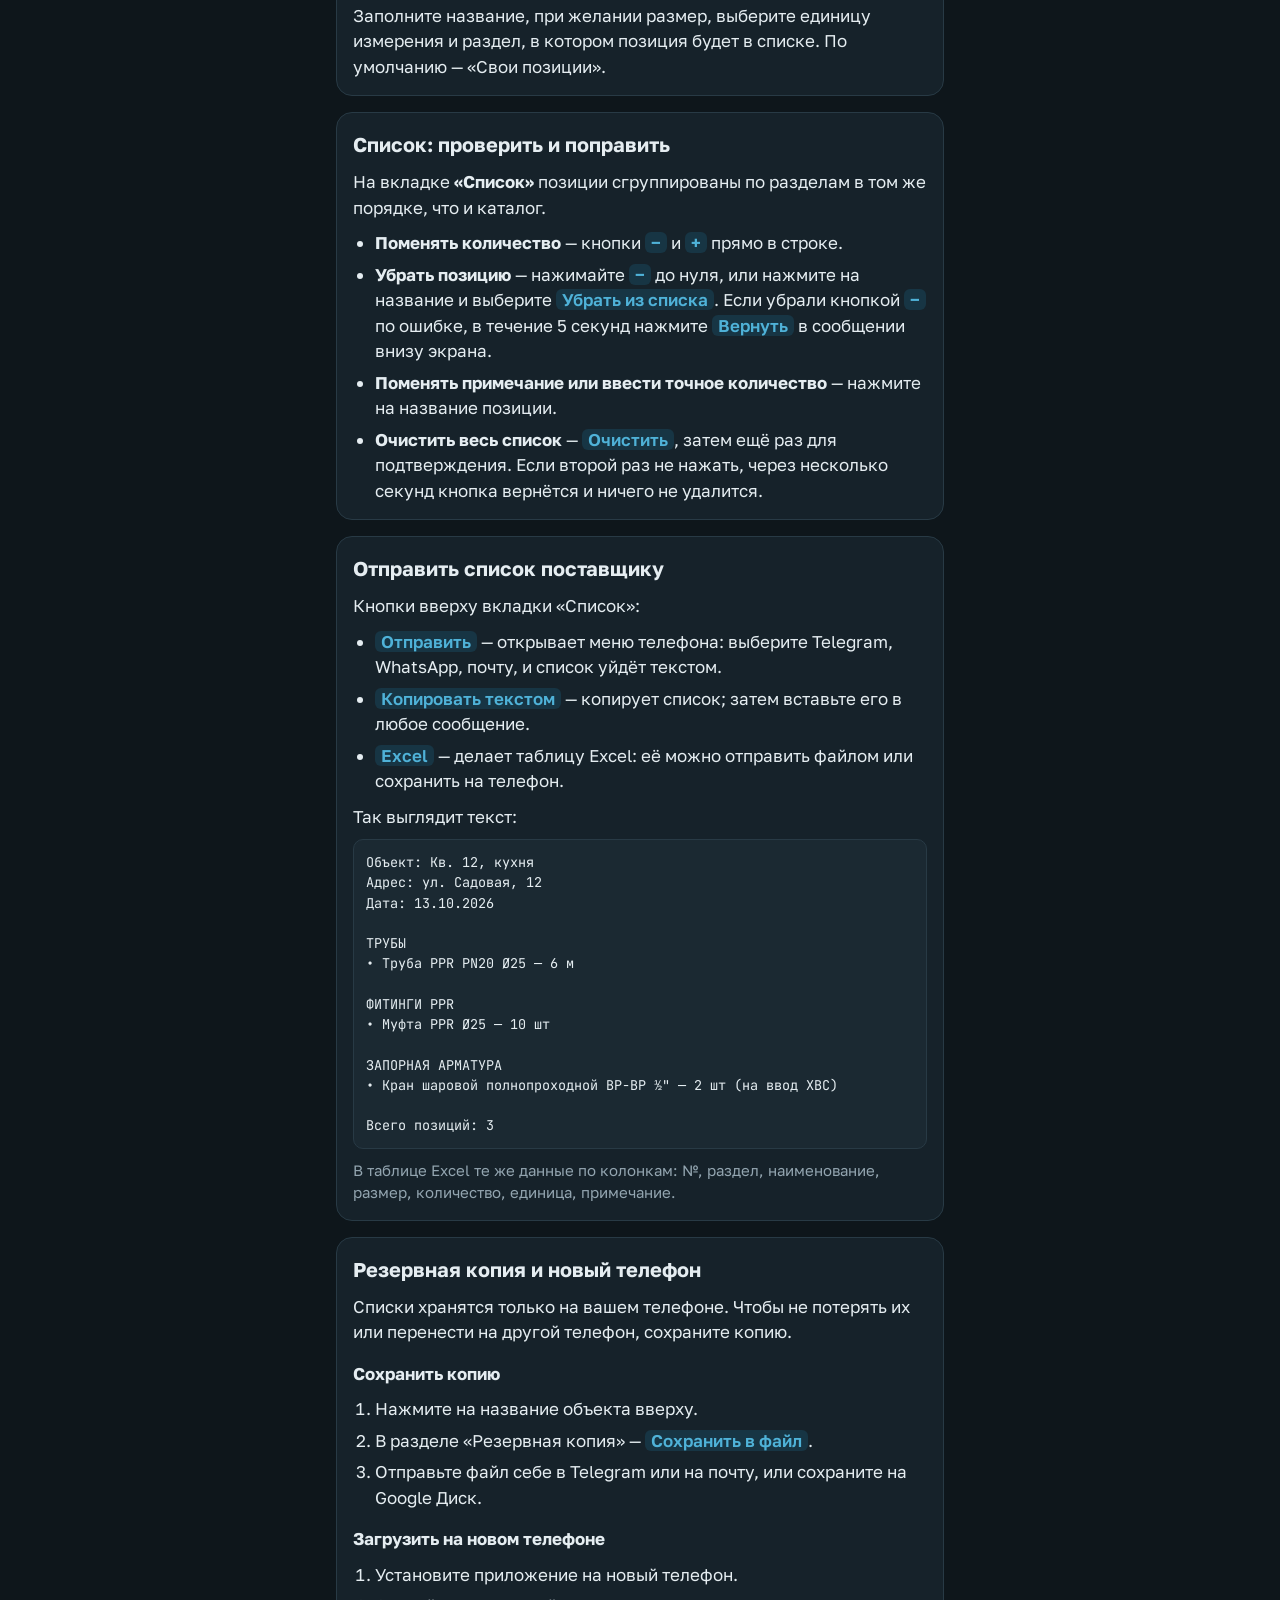
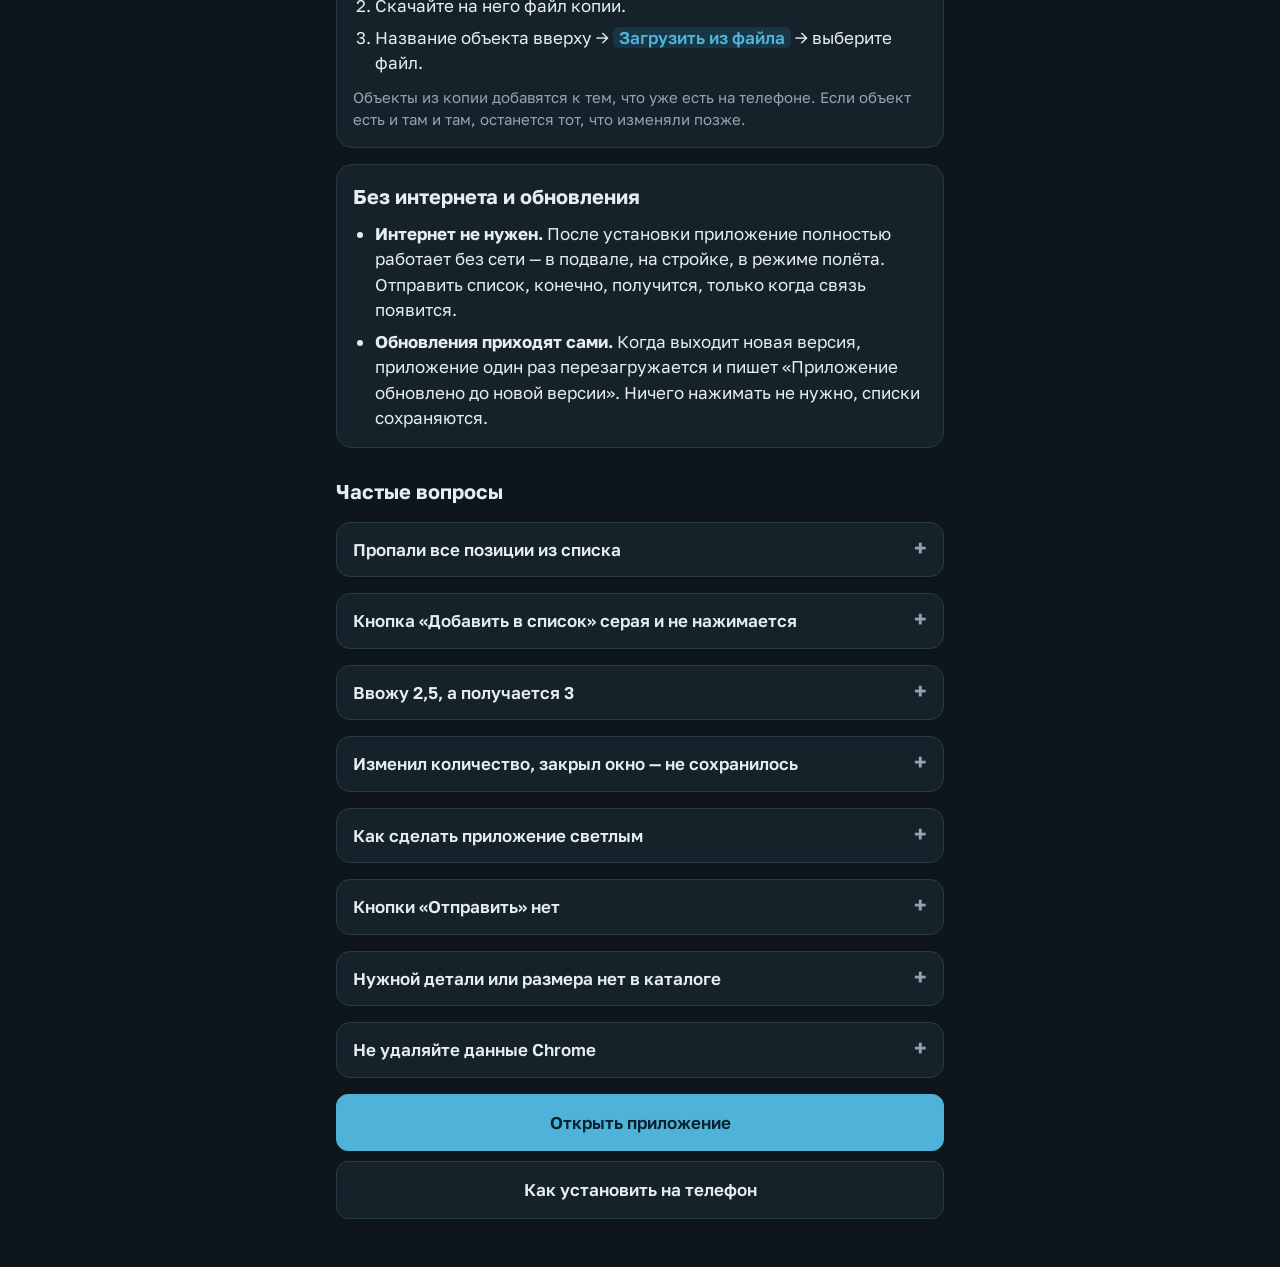
==== commit 9b59c3b4: "v20: «Вернуть» после удаления позиции кнопкой «−» Уведомление с кнопкой «Вернуть» и полоской-таймеро" ====
--- a/help.html
+++ b/help.html
@@ -200,7 +200,7 @@
     <p>На вкладке <b>«Список»</b> позиции сгруппированы по разделам в том же порядке, что и каталог.</p>
     <ul>
       <li><b>Поменять количество</b> — кнопки <span class="tap">−</span> и <span class="tap">+</span> прямо в строке.</li>
-      <li><b>Убрать позицию</b> — нажимайте <span class="tap">−</span> до нуля, или нажмите на название и выберите <span class="tap">Убрать из списка</span>.</li>
+      <li><b>Убрать позицию</b> — нажимайте <span class="tap">−</span> до нуля, или нажмите на название и выберите <span class="tap">Убрать из списка</span>. Если убрали кнопкой <span class="tap">−</span> по ошибке, в течение 5 секунд нажмите <span class="tap">Вернуть</span> в сообщении внизу экрана.</li>
       <li><b>Поменять примечание или ввести точное количество</b> — нажмите на название позиции.</li>
       <li><b>Очистить весь список</b> — <span class="tap">Очистить</span>, затем ещё раз для подтверждения. Если второй раз не нажать, через несколько секунд кнопка вернётся и ничего не удалится.</li>
     </ul>
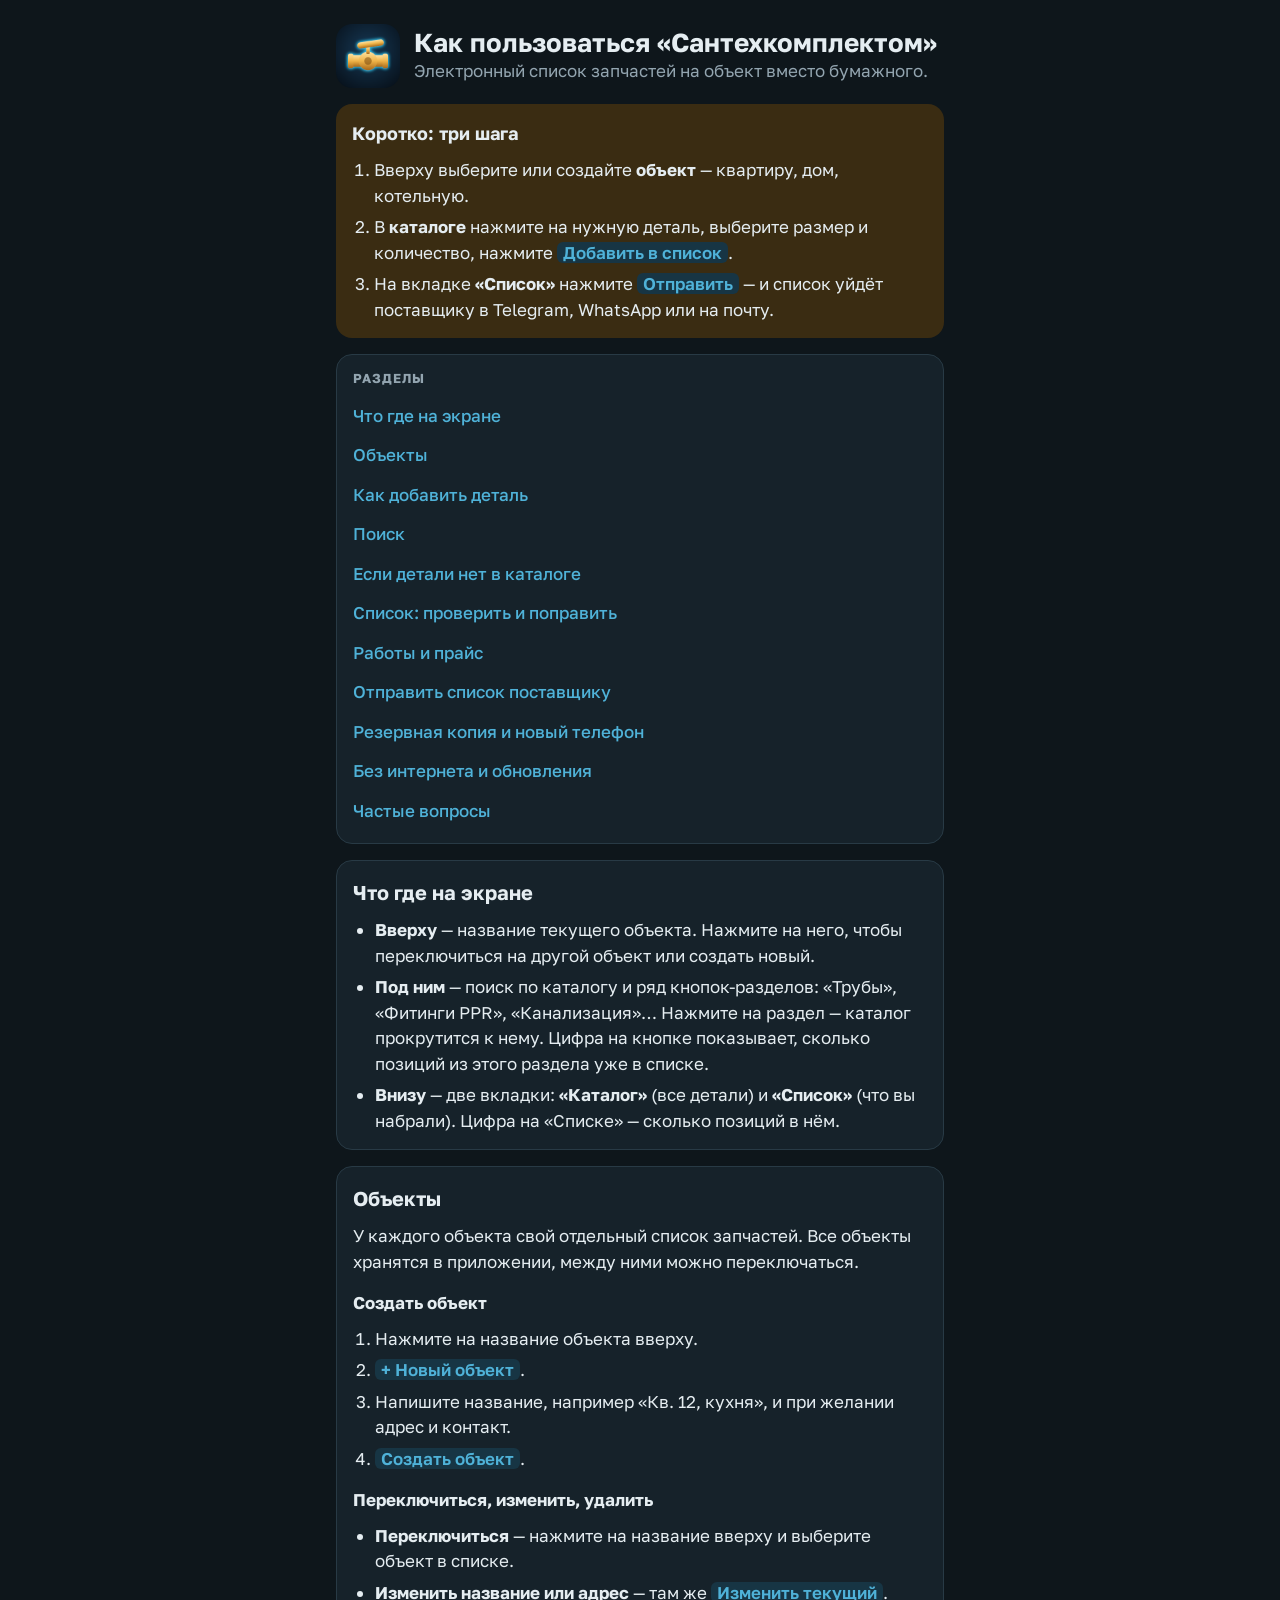
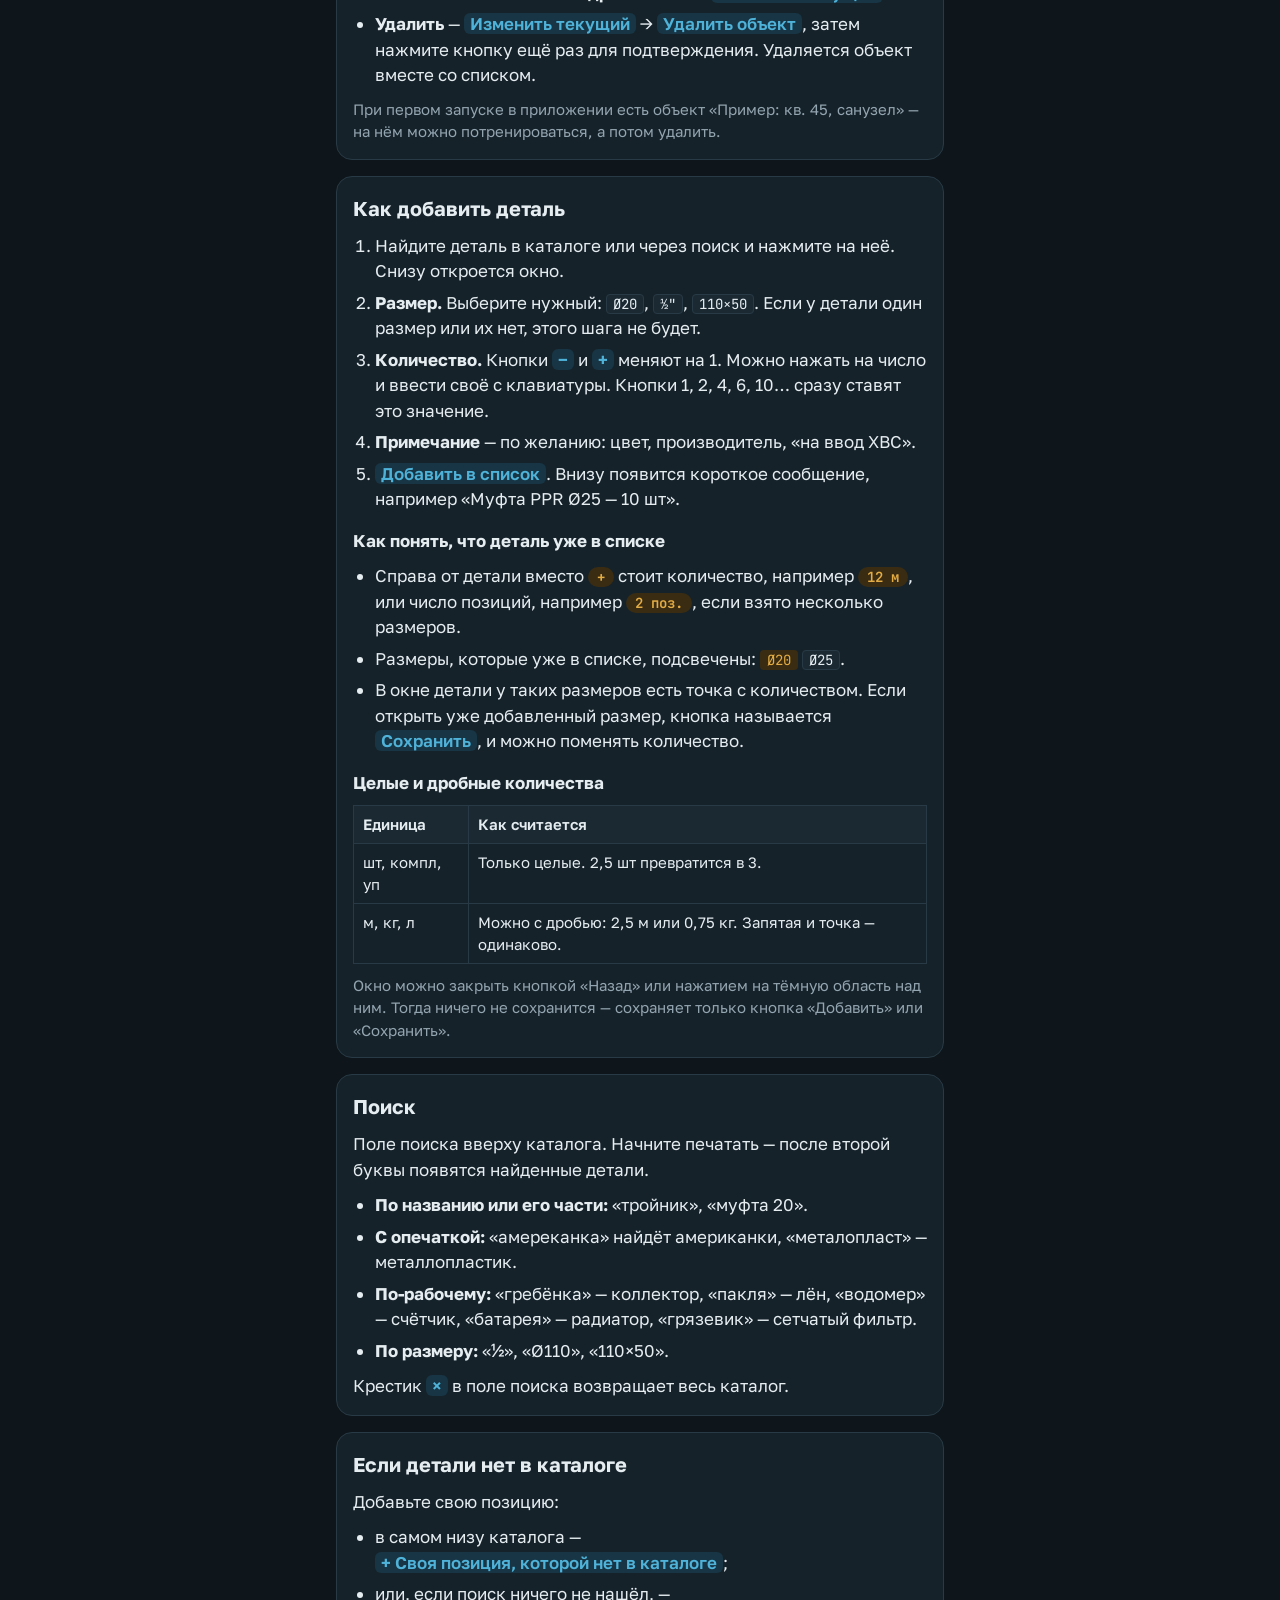
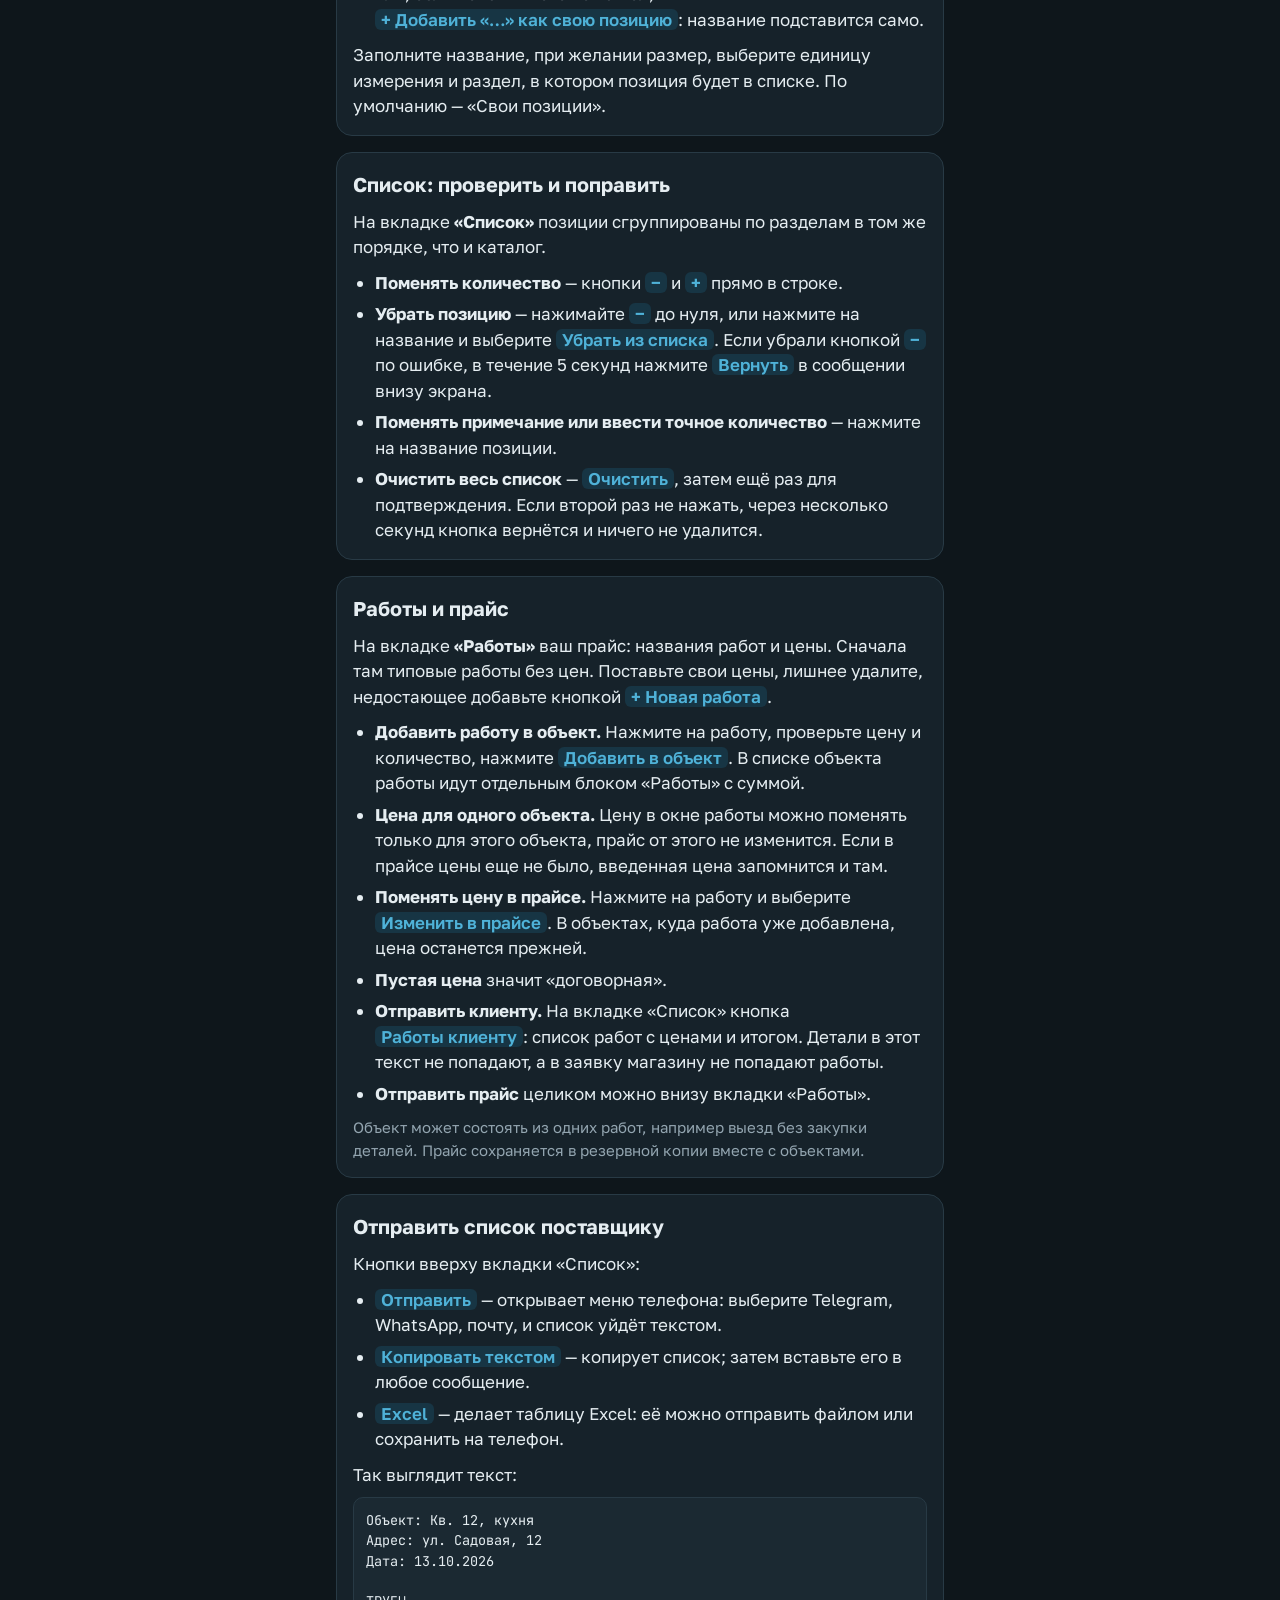
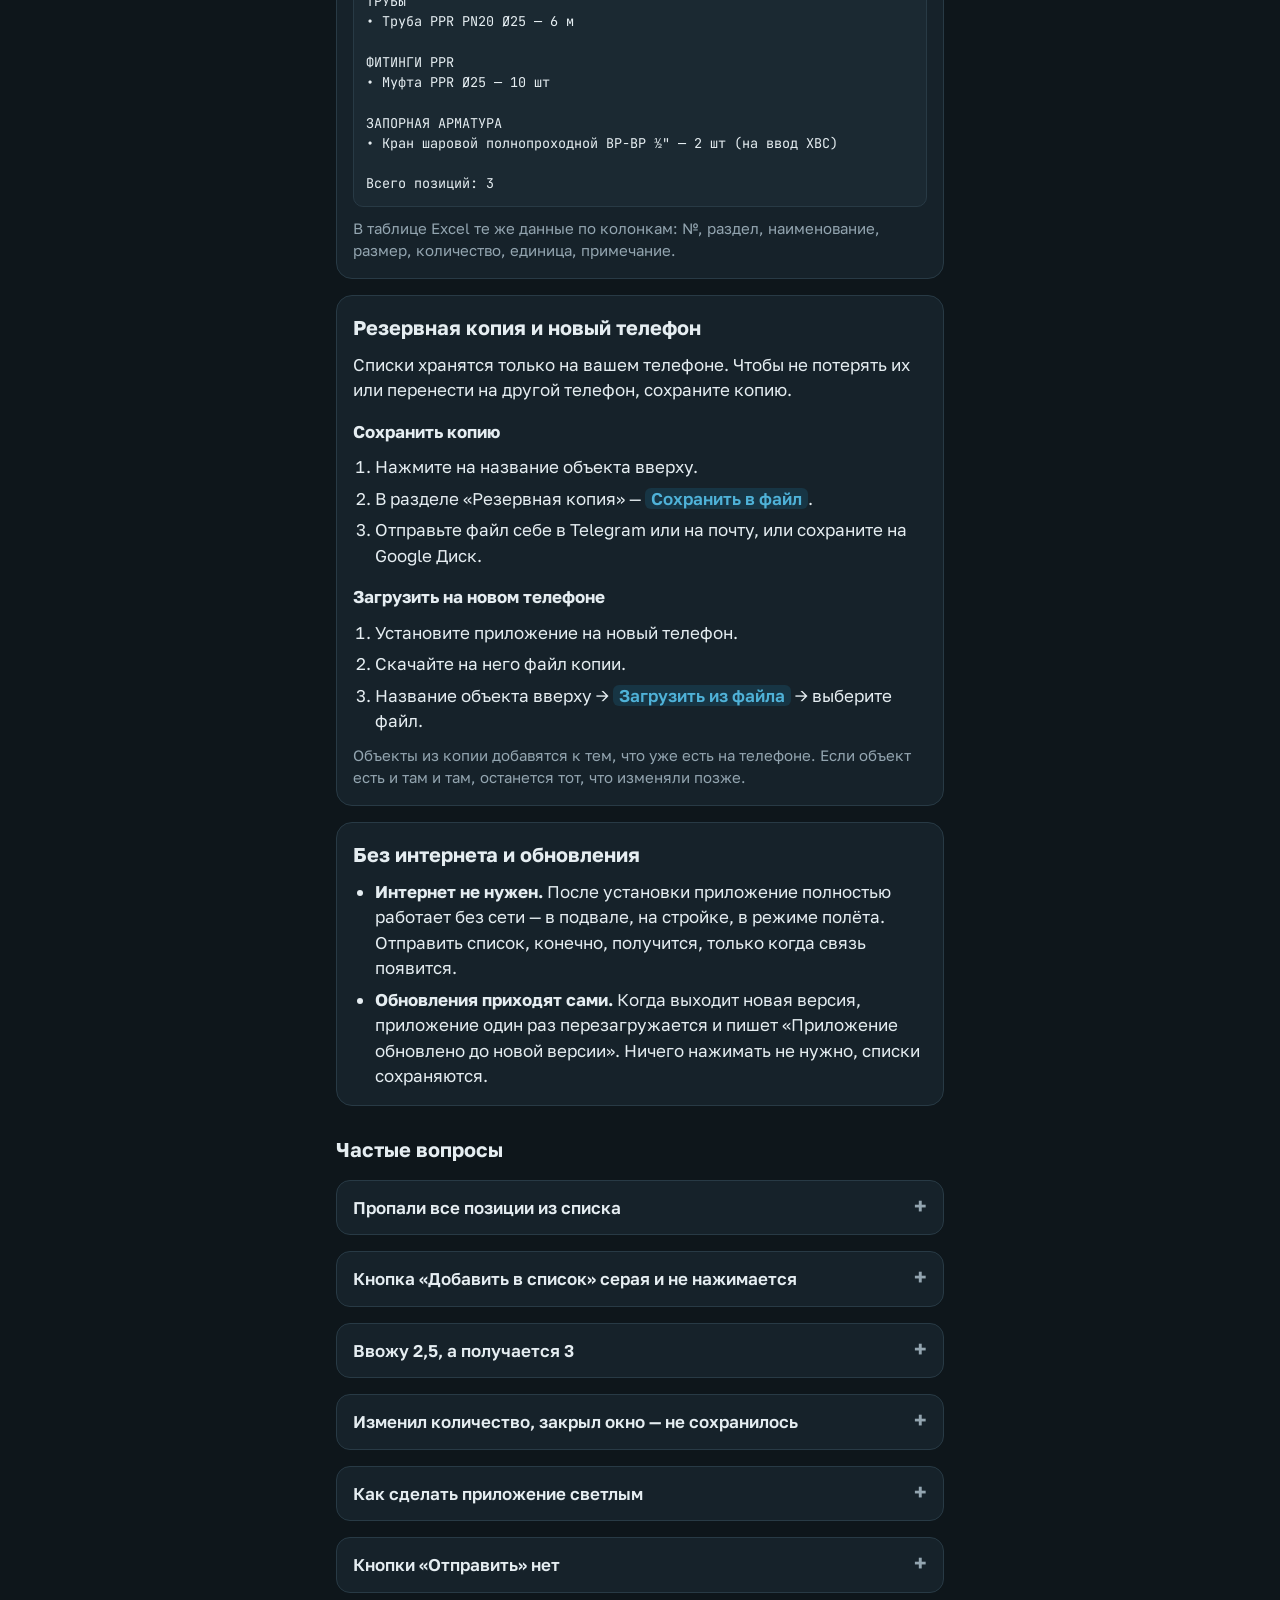
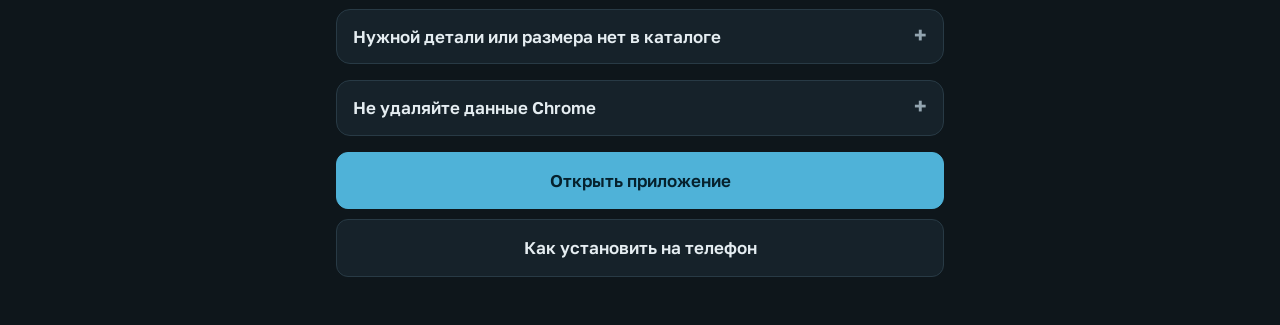
==== commit eae08aee: "Работы: свой прайс и работы в объекте (ветка, не выложено) Вкладка «Работы» (21 типовая работа без ц" ====
--- a/help.html
+++ b/help.html
@@ -112,6 +112,7 @@
       <li><a href="#search">Поиск</a></li>
       <li><a href="#own">Если детали нет в каталоге</a></li>
       <li><a href="#list">Список: проверить и поправить</a></li>
+      <li><a href="#works">Работы и прайс</a></li>
       <li><a href="#send">Отправить список поставщику</a></li>
       <li><a href="#backup">Резервная копия и новый телефон</a></li>
       <li><a href="#offline">Без интернета и обновления</a></li>
@@ -204,6 +205,20 @@
       <li><b>Поменять примечание или ввести точное количество</b> — нажмите на название позиции.</li>
       <li><b>Очистить весь список</b> — <span class="tap">Очистить</span>, затем ещё раз для подтверждения. Если второй раз не нажать, через несколько секунд кнопка вернётся и ничего не удалится.</li>
     </ul>
+  </section>
+
+  <section class="sec" id="works">
+    <h2>Работы и прайс</h2>
+    <p>На вкладке <b>«Работы»</b> ваш прайс: названия работ и цены. Сначала там типовые работы без цен. Поставьте свои цены, лишнее удалите, недостающее добавьте кнопкой <span class="tap">+ Новая работа</span>.</p>
+    <ul>
+      <li><b>Добавить работу в объект.</b> Нажмите на работу, проверьте цену и количество, нажмите <span class="tap">Добавить в объект</span>. В списке объекта работы идут отдельным блоком «Работы» с суммой.</li>
+      <li><b>Цена для одного объекта.</b> Цену в окне работы можно поменять только для этого объекта, прайс от этого не изменится. Если в прайсе цены еще не было, введенная цена запомнится и там.</li>
+      <li><b>Поменять цену в прайсе.</b> Нажмите на работу и выберите <span class="tap">Изменить в прайсе</span>. В объектах, куда работа уже добавлена, цена останется прежней.</li>
+      <li><b>Пустая цена</b> значит «договорная».</li>
+      <li><b>Отправить клиенту.</b> На вкладке «Список» кнопка <span class="tap">Работы клиенту</span>: список работ с ценами и итогом. Детали в этот текст не попадают, а в заявку магазину не попадают работы.</li>
+      <li><b>Отправить прайс</b> целиком можно внизу вкладки «Работы».</li>
+    </ul>
+    <p class="why">Объект может состоять из одних работ, например выезд без закупки деталей. Прайс сохраняется в резервной копии вместе с объектами.</p>
   </section>
 
   <section class="sec" id="send">
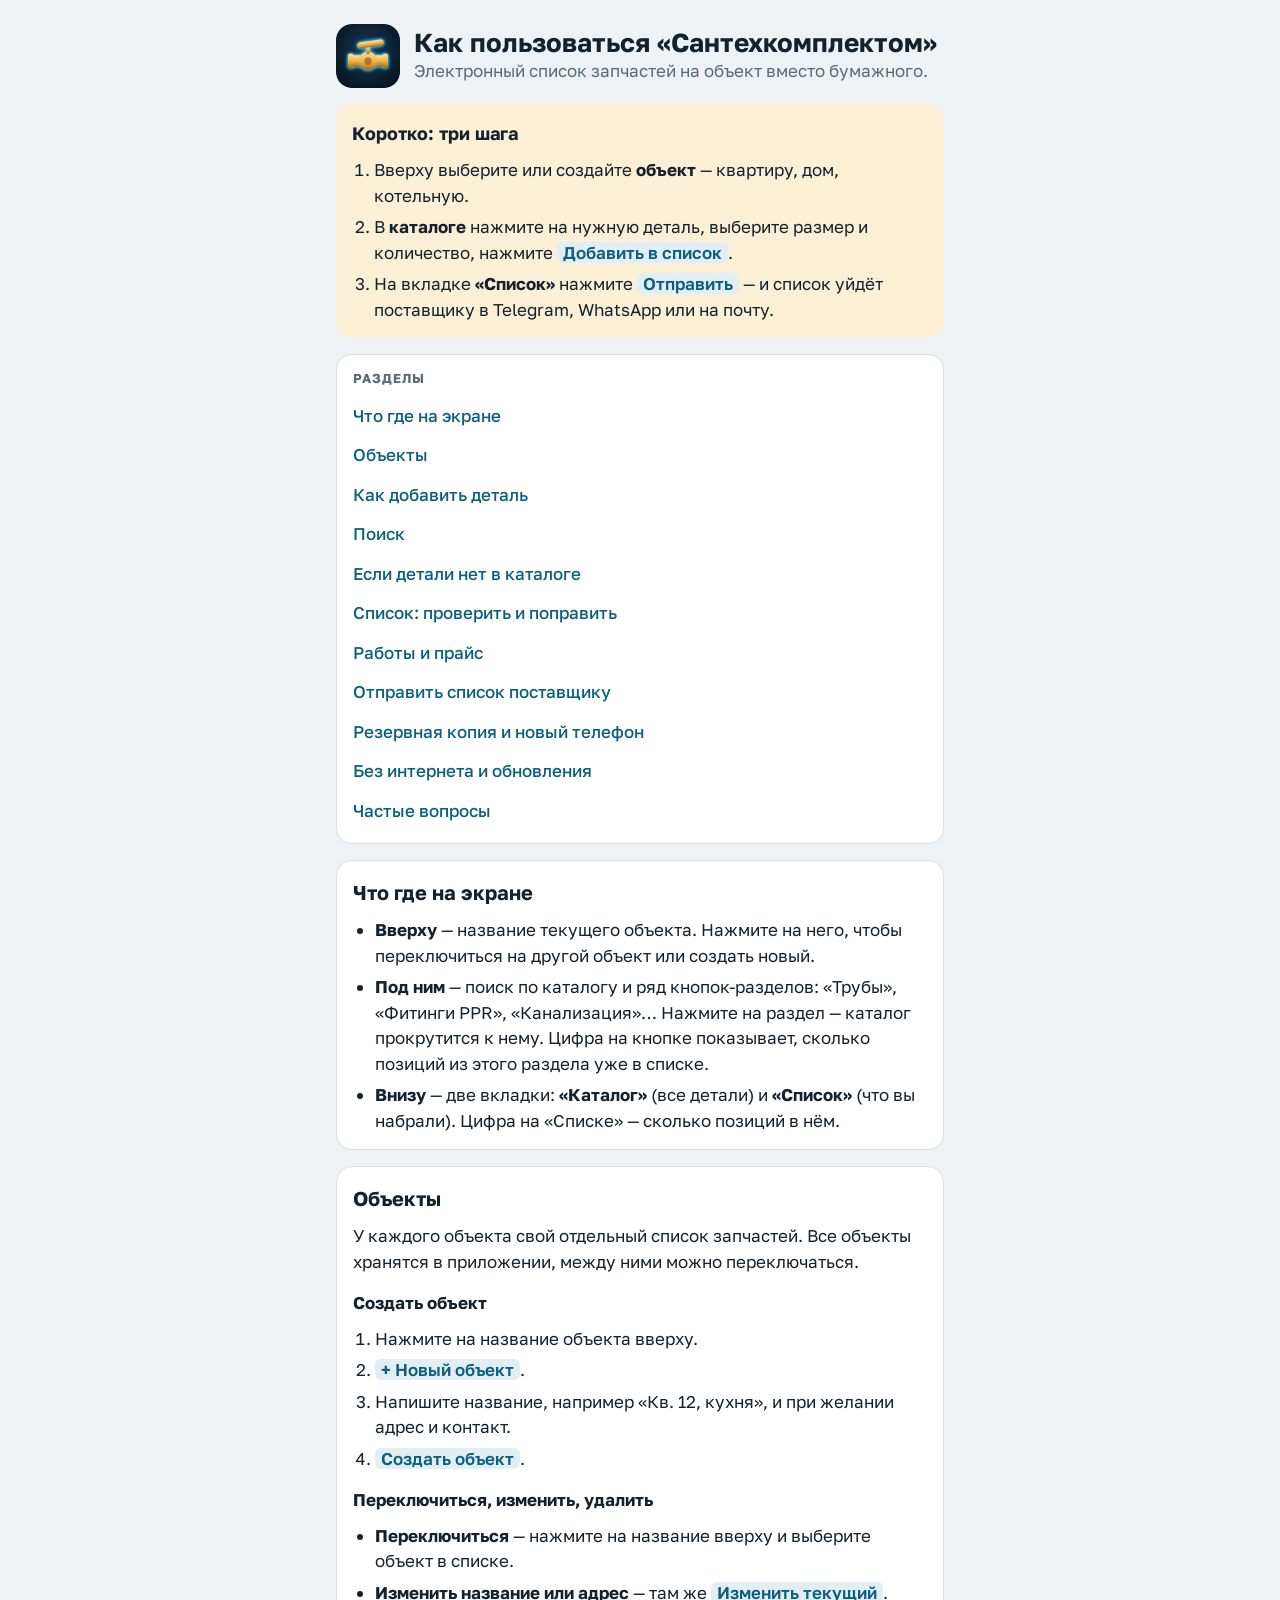
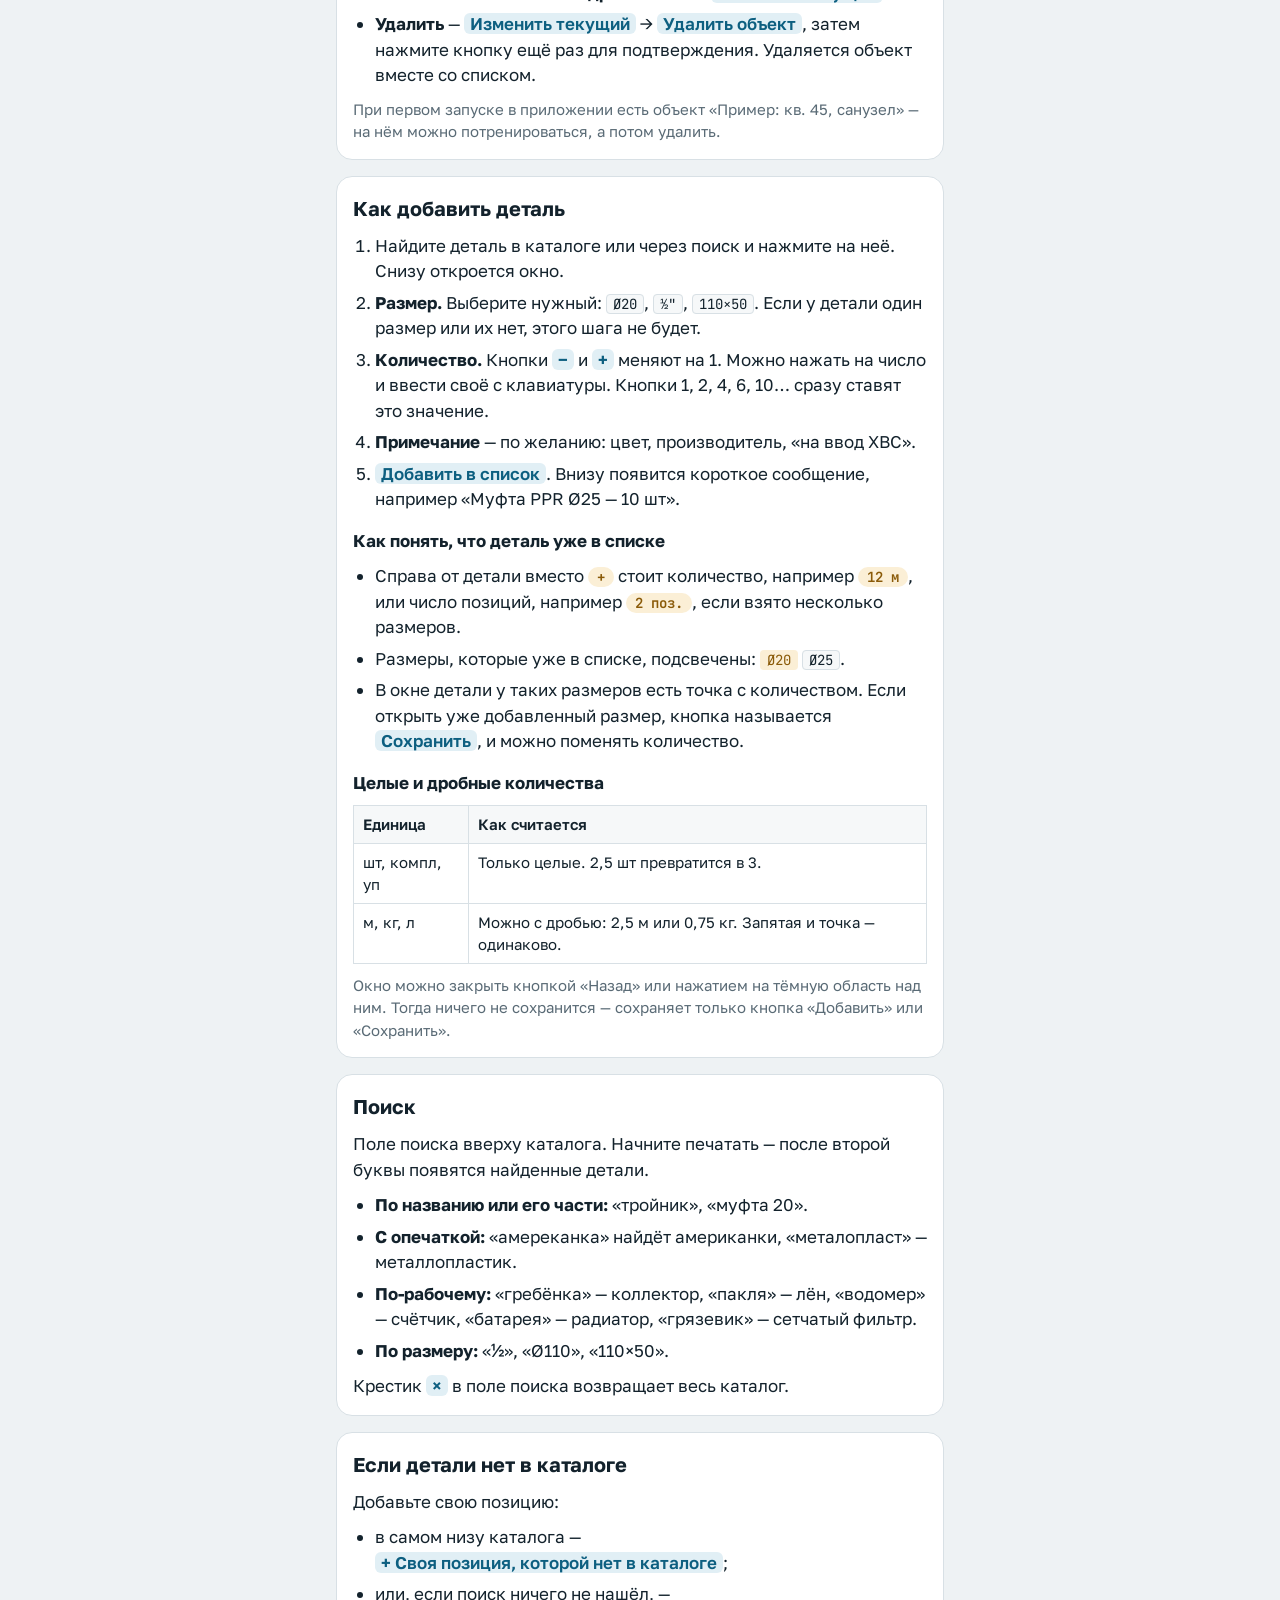
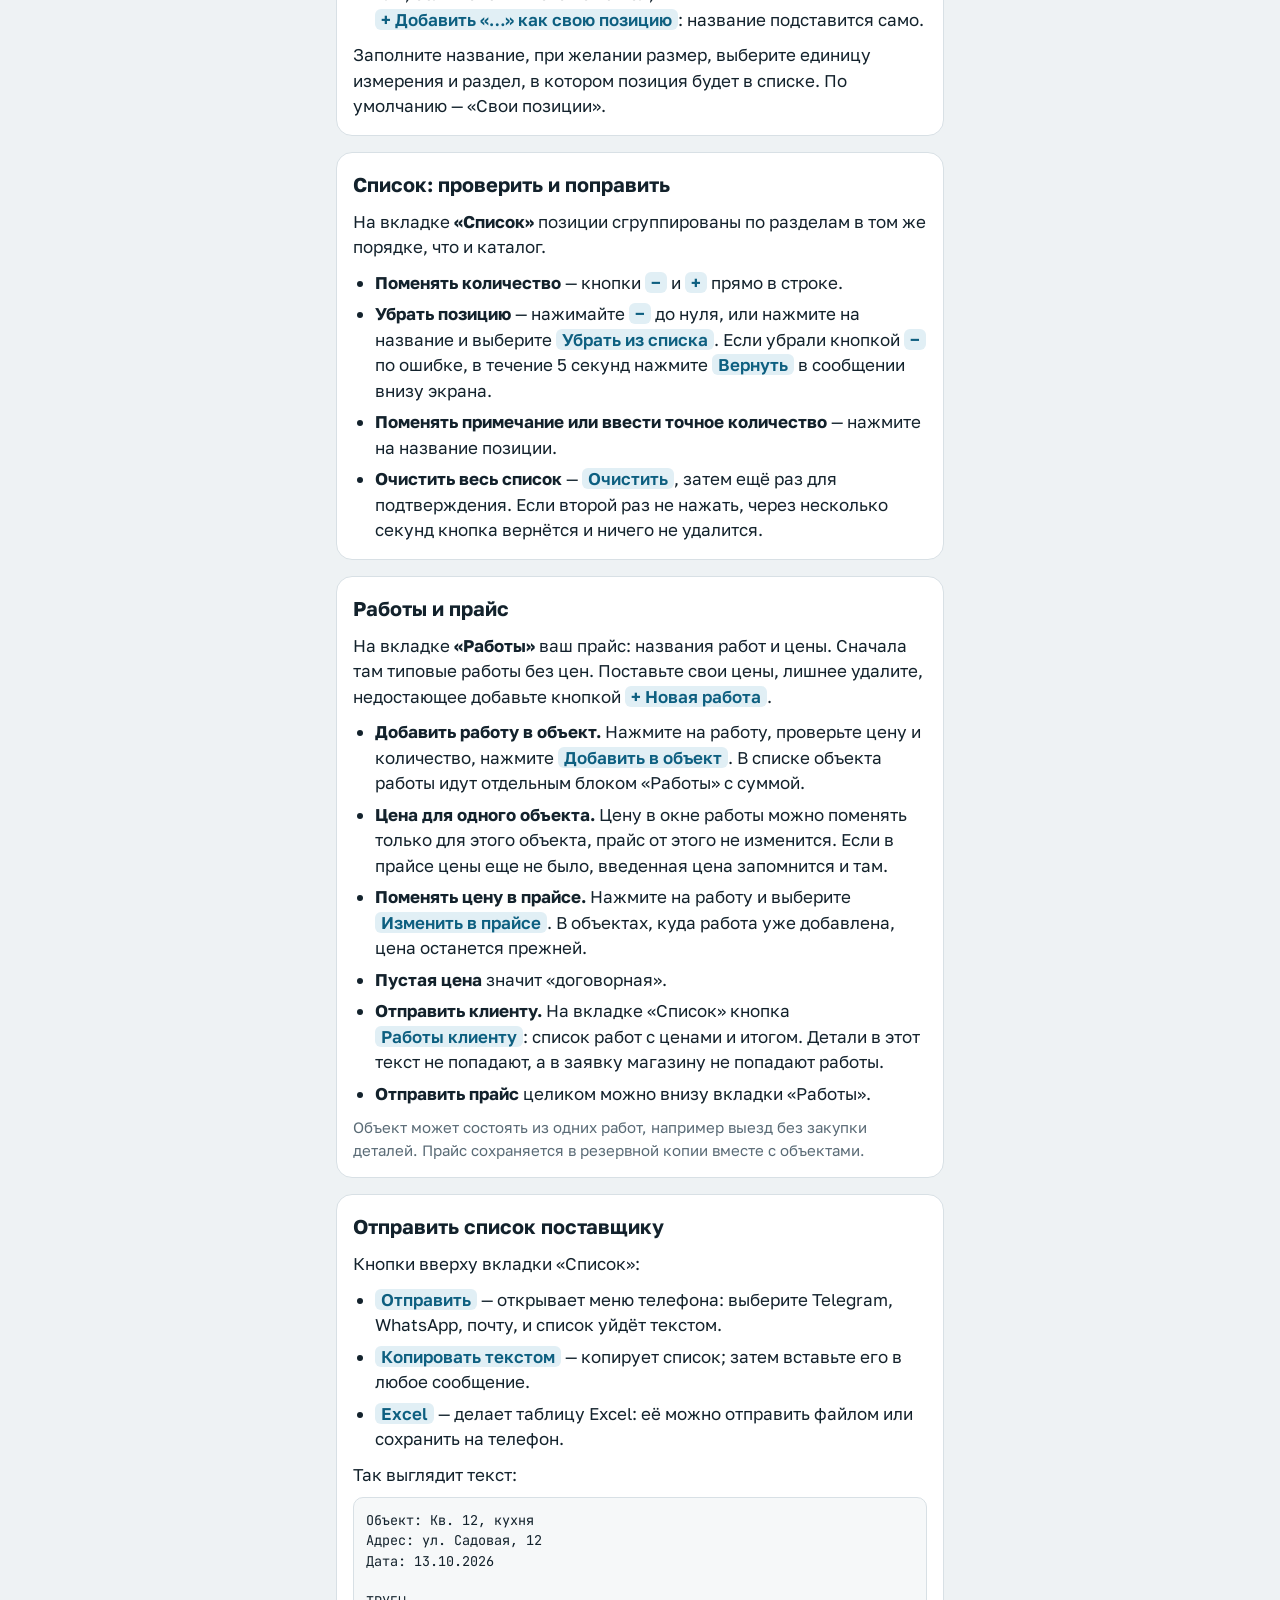
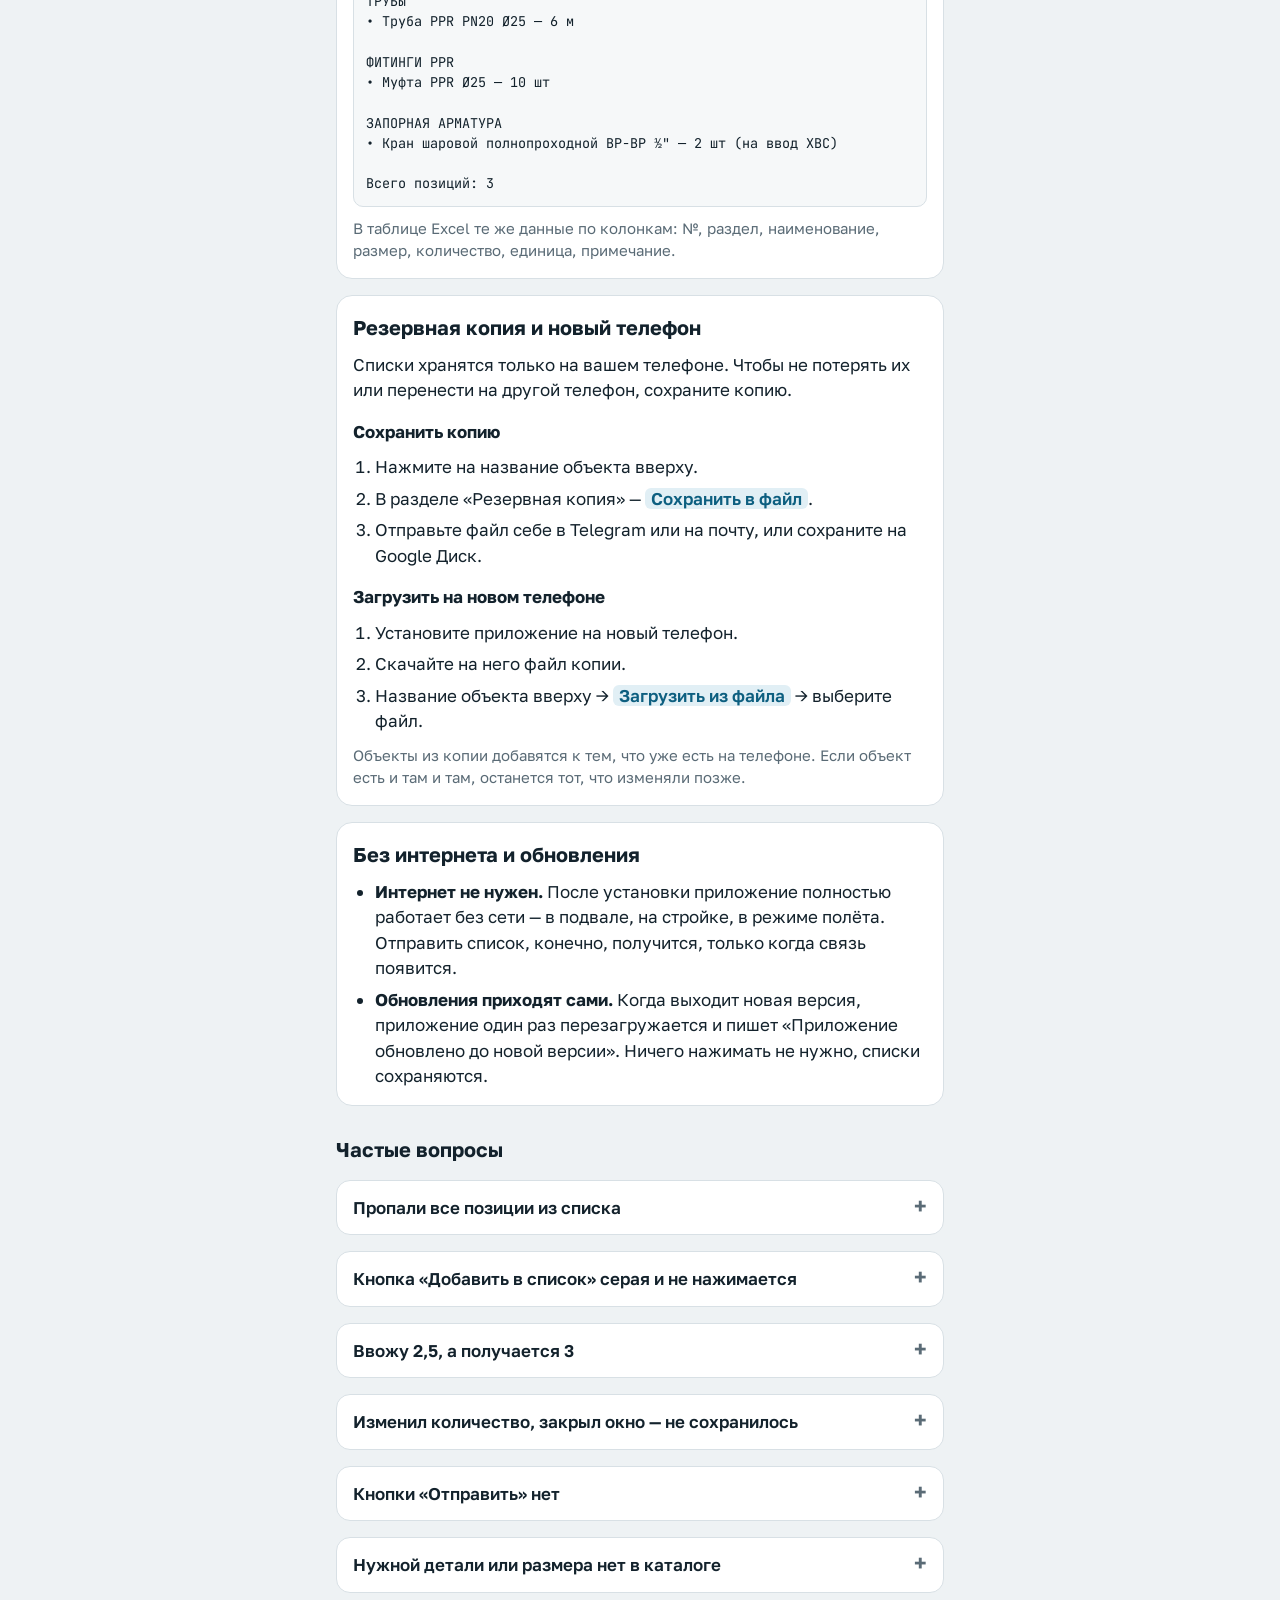
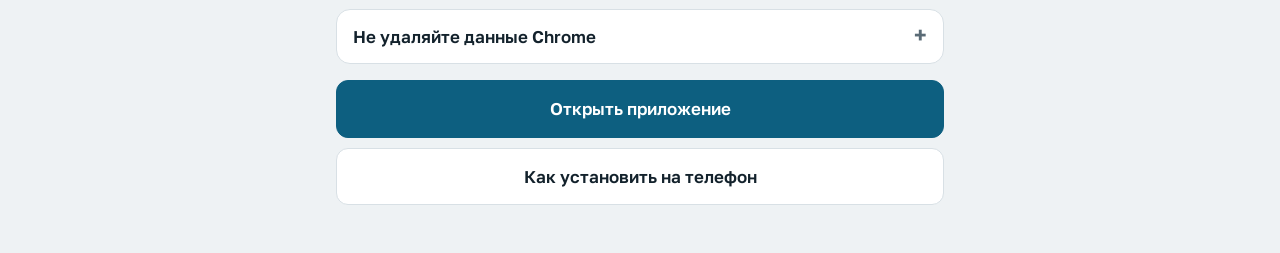
==== commit 9a2e7138: "Тема снова по телефону (переключатель убран); валюта — $ (ветка, v24) Убраны theme.js, строка «Тема»" ====
--- a/help.html
+++ b/help.html
@@ -8,8 +8,6 @@
 <meta name="theme-color" content="#0d5f80" media="(prefers-color-scheme: light)">
 <meta name="theme-color" content="#16222a" media="(prefers-color-scheme: dark)">
 <meta name="color-scheme" content="light dark">
-<!-- Та же тема, что выбрана в приложении (по умолчанию тёмная) -->
-<script src="theme.js"></script>
 <link rel="manifest" href="manifest.webmanifest">
 <link rel="icon" type="image/png" href="icons/icon-192.png">
 <link rel="preconnect" href="https://fonts.googleapis.com">
@@ -299,12 +297,6 @@
     </div>
   </details>
   <details>
-    <summary>Как сделать приложение светлым</summary>
-    <div>
-      <p>Нажмите на название объекта вверху и в строке «Тема» выберите <span class="tap">Светлая</span> — или <span class="tap">Как в телефоне</span>, чтобы тема менялась вместе с настройкой телефона. Выбор запоминается. На ярком солнце светлая тема обычно читается лучше.</p>
-    </div>
-  </details>
-  <details>
     <summary>Кнопки «Отправить» нет</summary>
     <div>
       <p>Так бывает на компьютере. Используйте «Копировать текстом» и вставьте список в сообщение.</p>
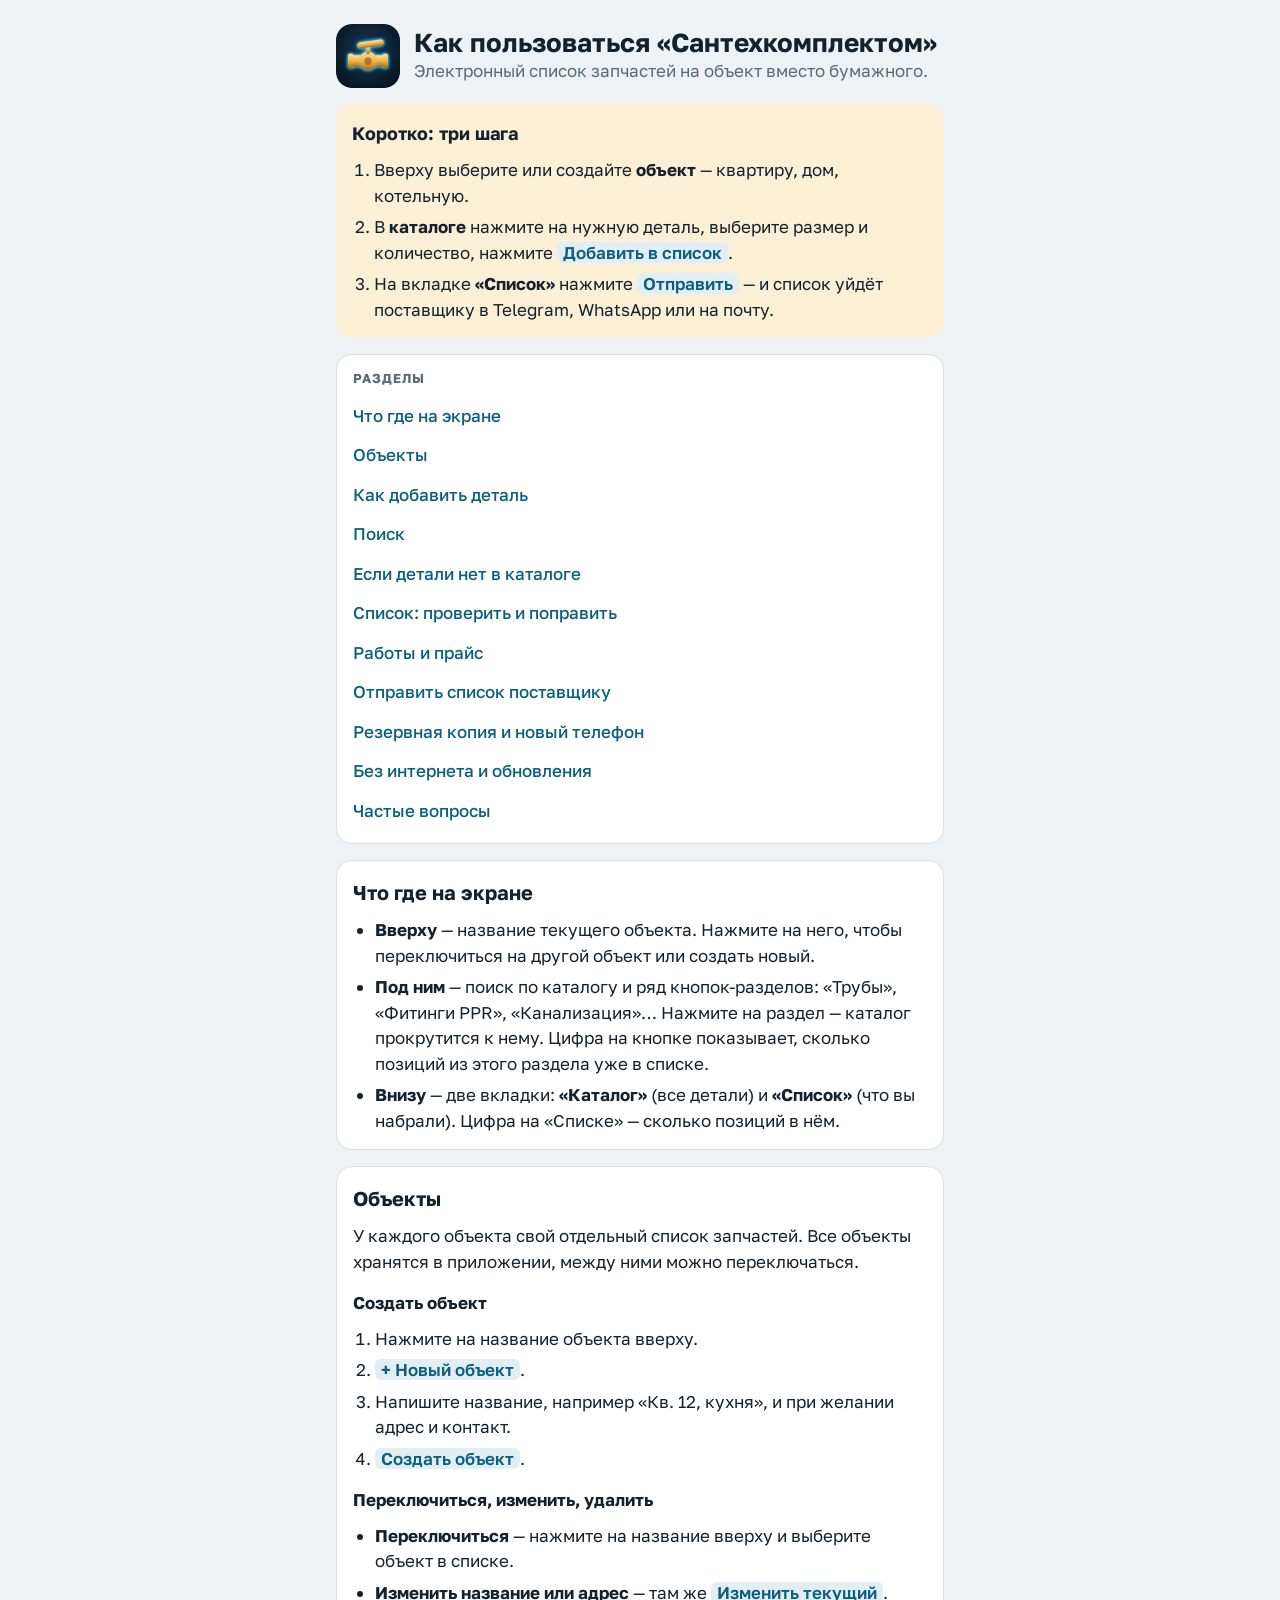
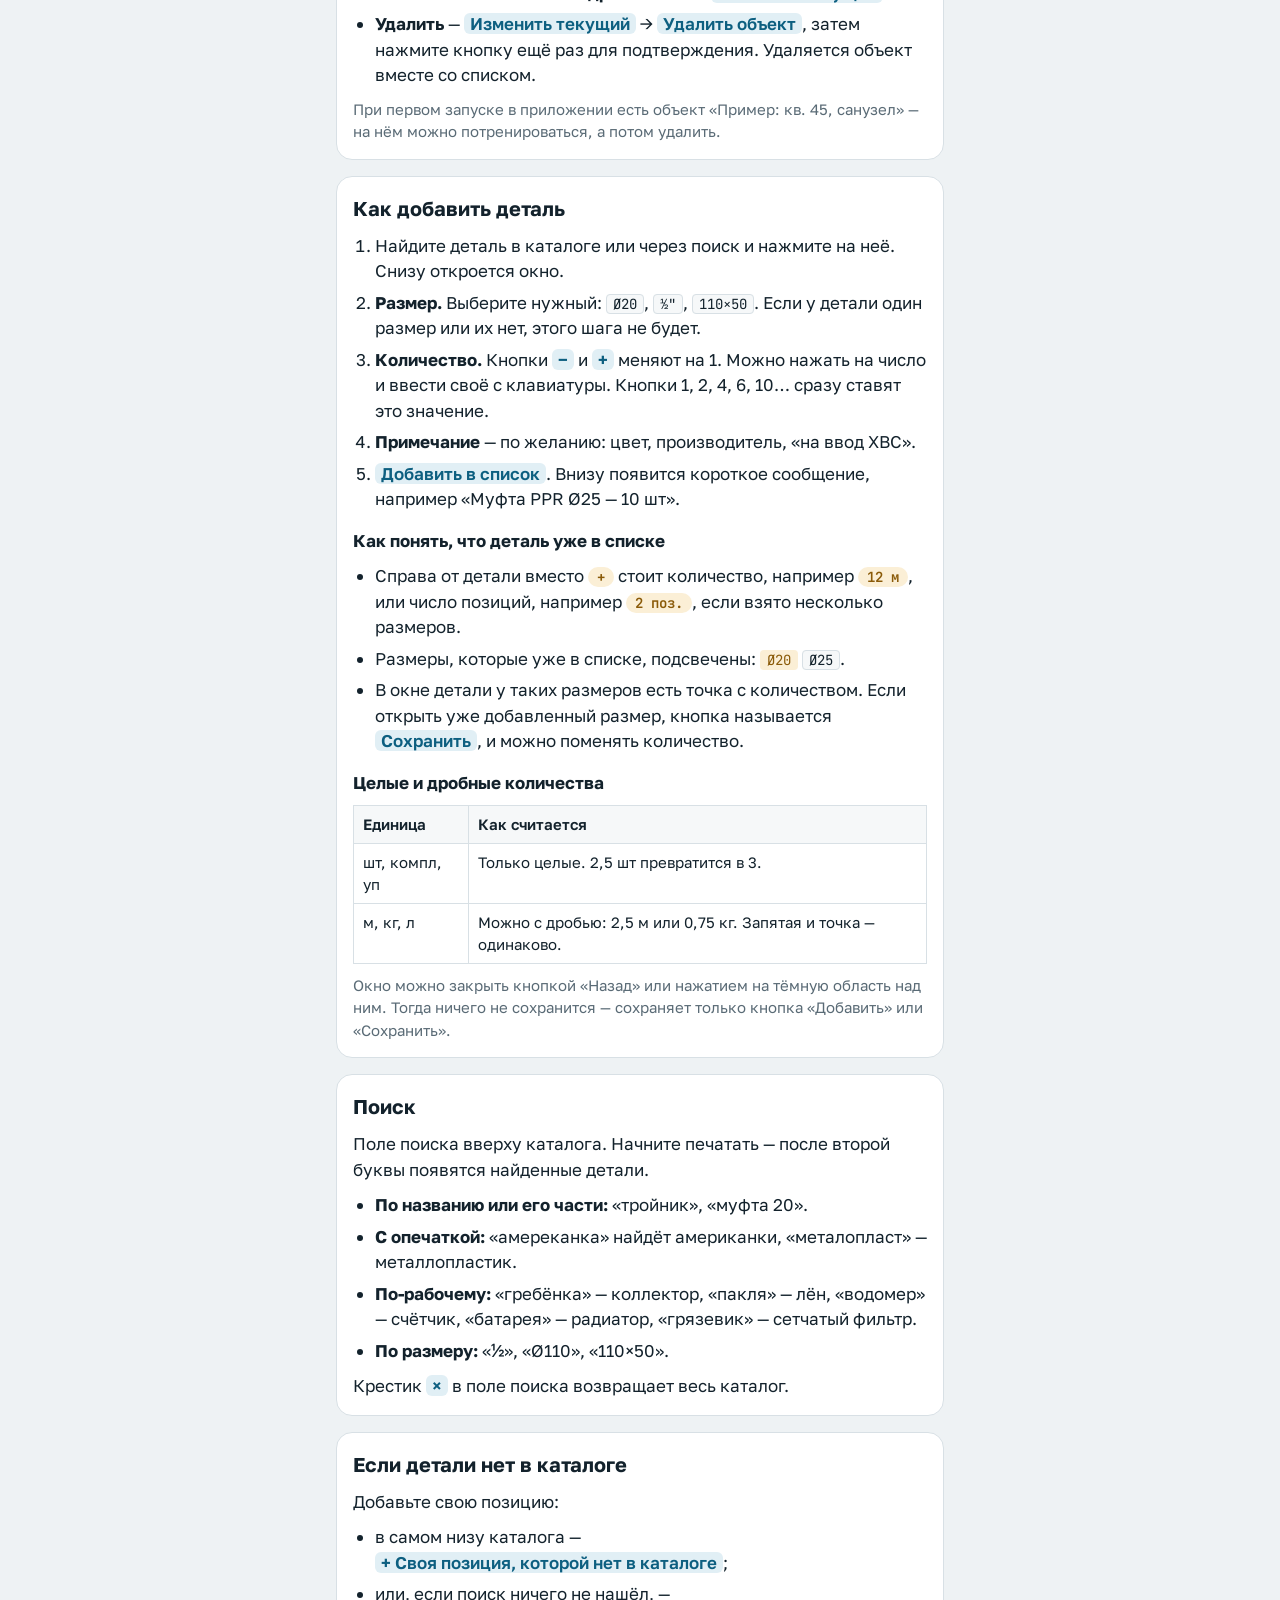
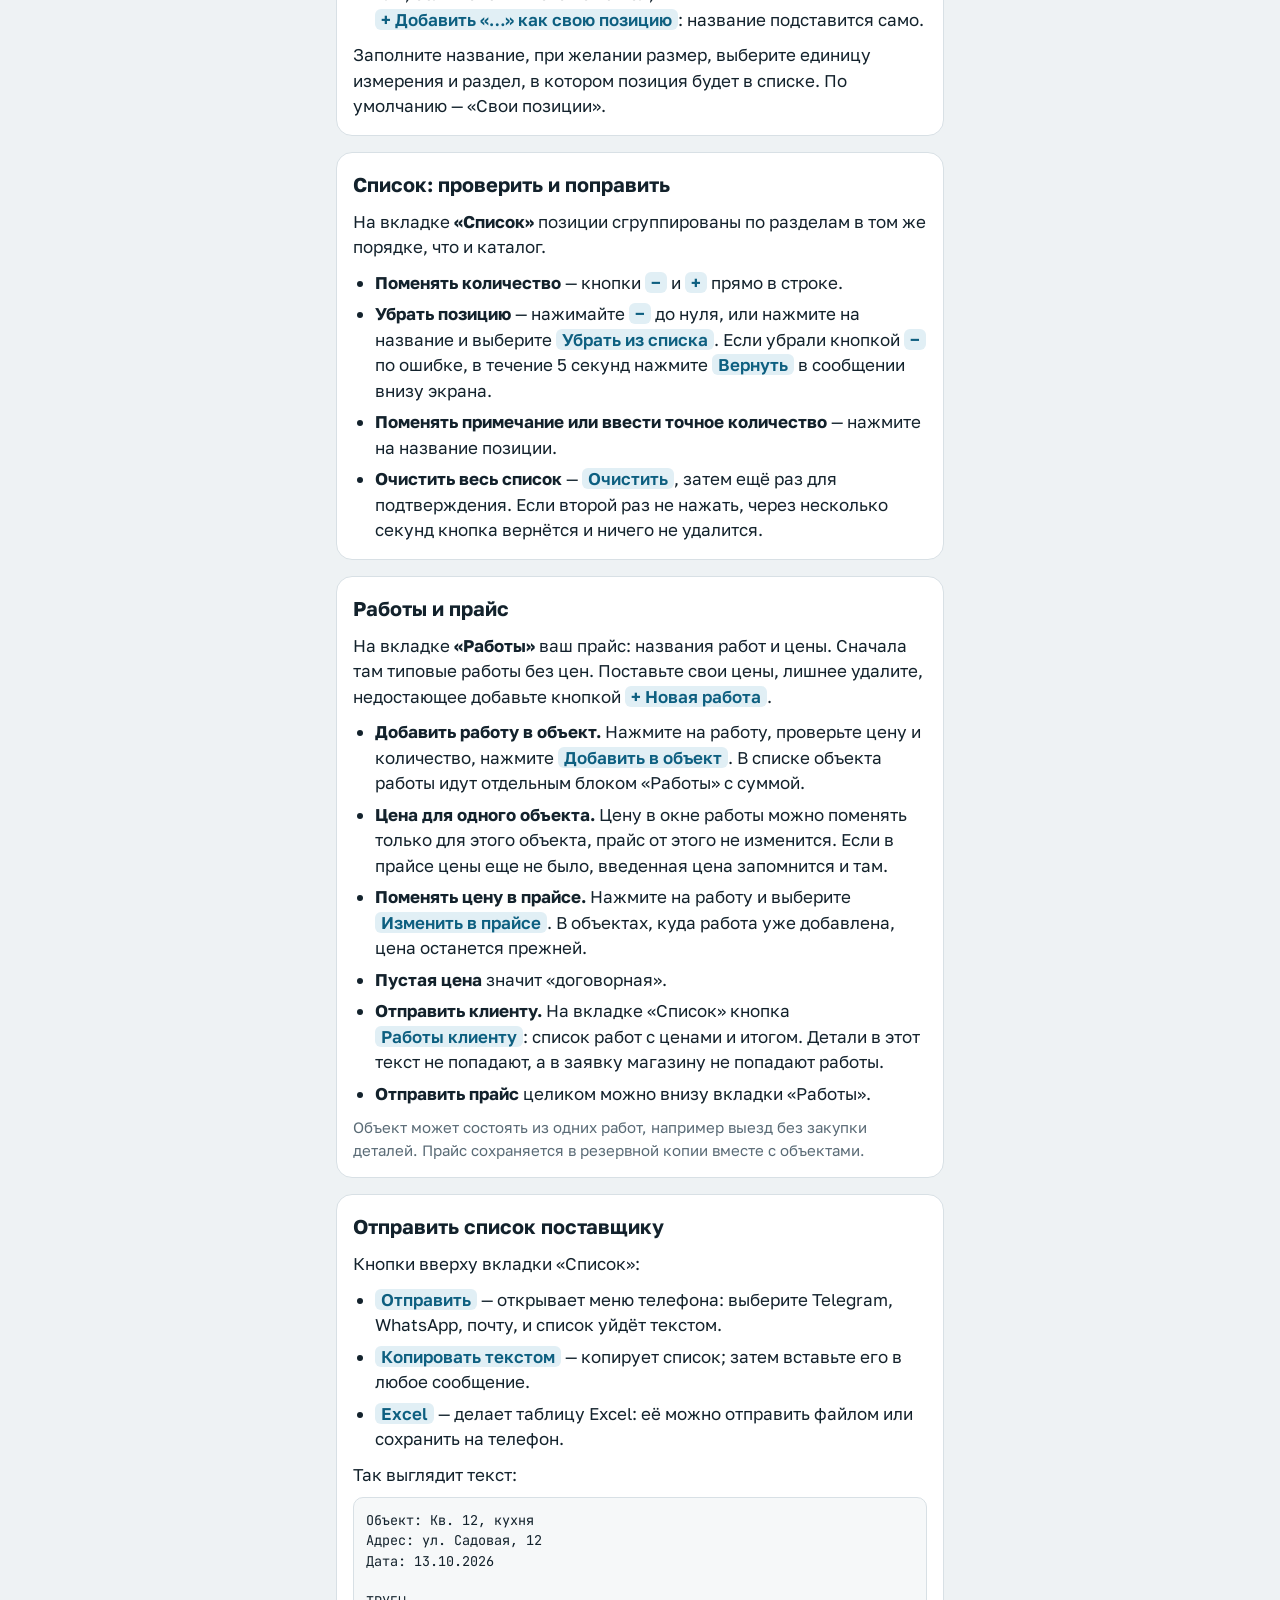
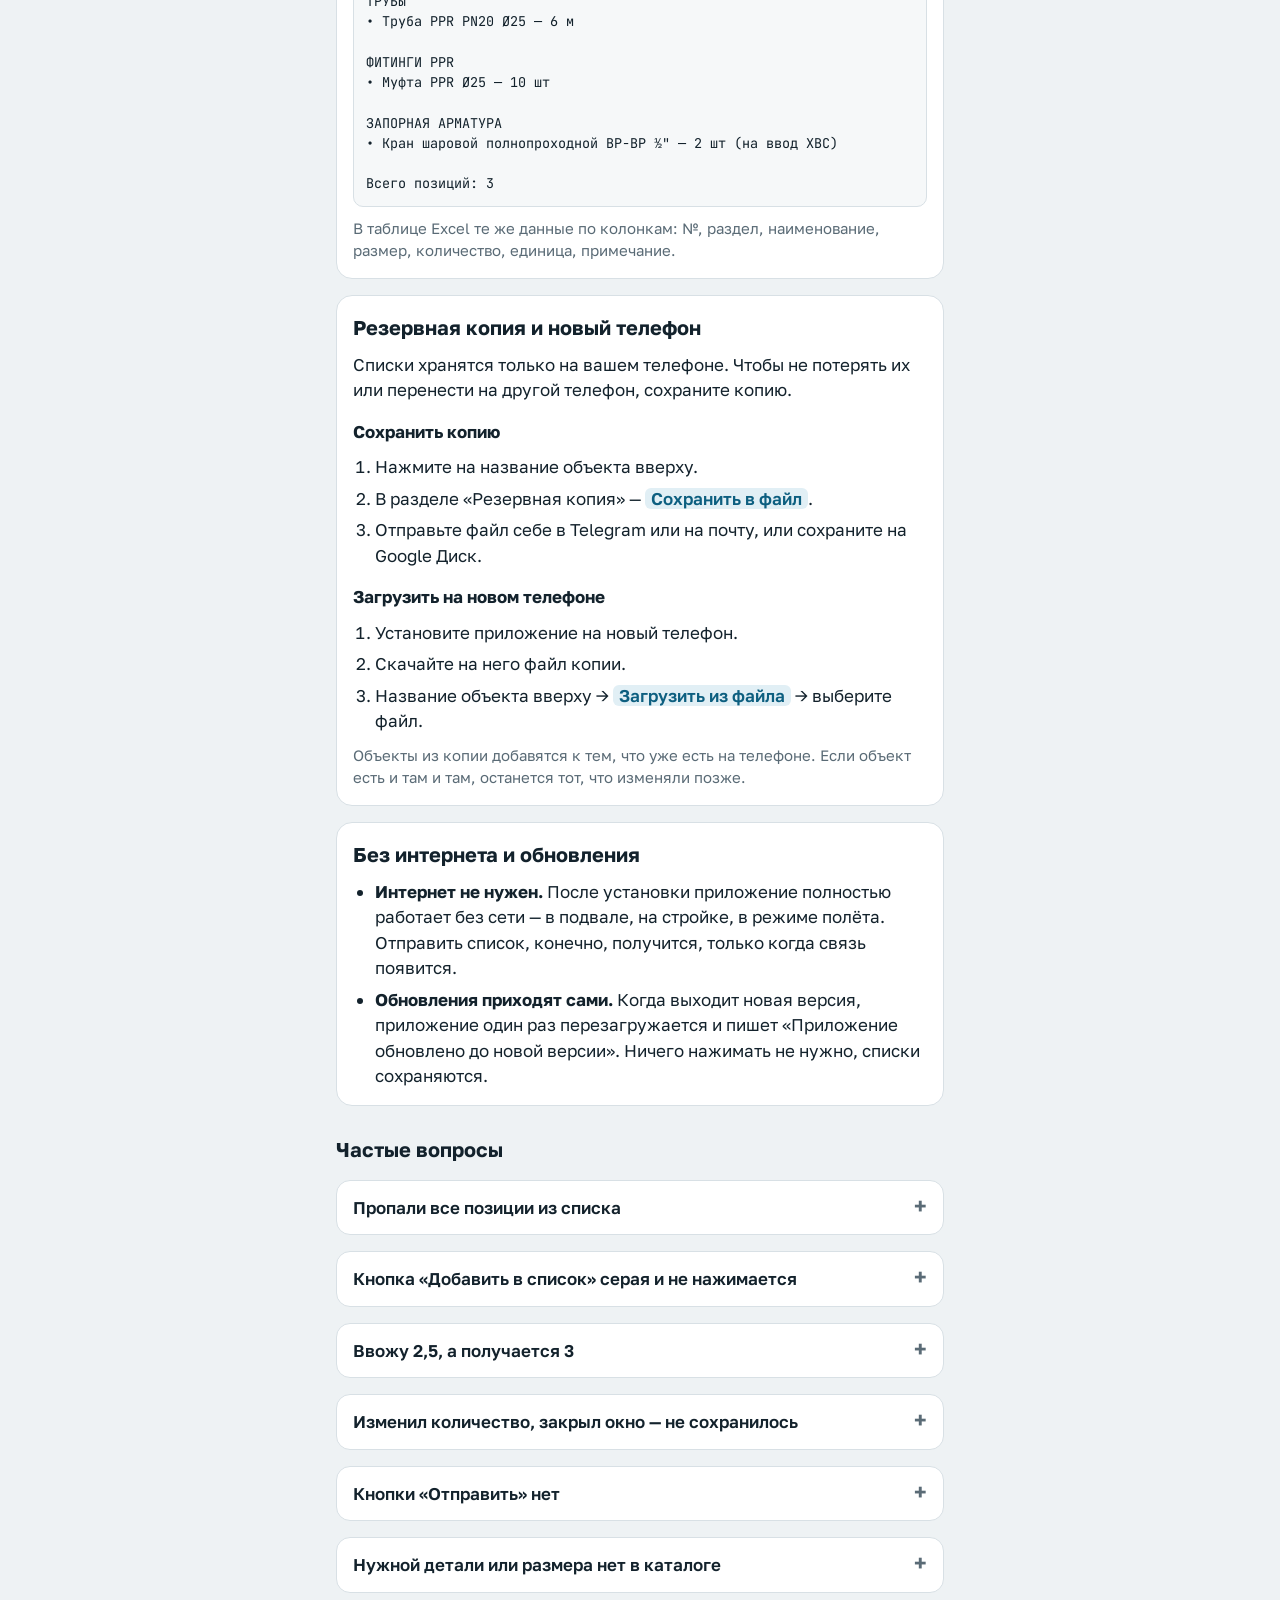
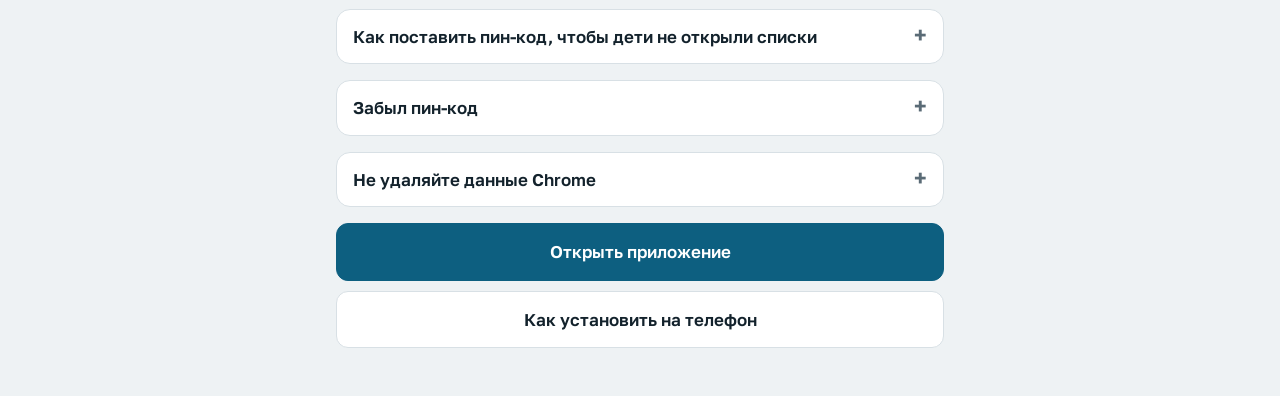
==== commit 5ac40a54: "Пин-код при входе, необязательный (ветка, v25) Включается в «Объектах». Спрашивается при запуске и п" ====
--- a/help.html
+++ b/help.html
@@ -309,6 +309,19 @@
     </div>
   </details>
   <details>
+    <summary>Как поставить пин-код, чтобы дети не открыли списки</summary>
+    <div>
+      <p>Нажмите на название объекта вверху, в строке «Пин-код при входе» нажмите <span class="tap">Включить пин-код</span>, придумайте 4 цифры и повторите их. Пин-код будут спрашивать при запуске приложения и если оно было свернуто дольше 10 минут. После 5 неверных попыток подряд ввод замирает на 30 секунд.</p>
+      <p>Там же пин-код можно изменить или выключить: для этого нужно ввести текущий.</p>
+    </div>
+  </details>
+  <details>
+    <summary>Забыл пин-код</summary>
+    <div>
+      <p>Пин-код нельзя восстановить. Снять его можно только вместе с данными приложения: в Chrome нажмите ⋮ → Настройки → Настройки сайтов → Все сайты → адрес приложения → Удалить. Удалятся все объекты и прайс работ, поэтому заранее сохраните резервную копию, а потом загрузите ее.</p>
+    </div>
+  </details>
+  <details>
     <summary>Не удаляйте данные Chrome</summary>
     <div>
       <p>В настройках телефона у Chrome есть «Очистить все данные» — это удалит и списки приложения. Обычная «Очистка» мусора на Xiaomi безопасна. На всякий случай иногда сохраняйте <a href="#backup">резервную копию</a>.</p>
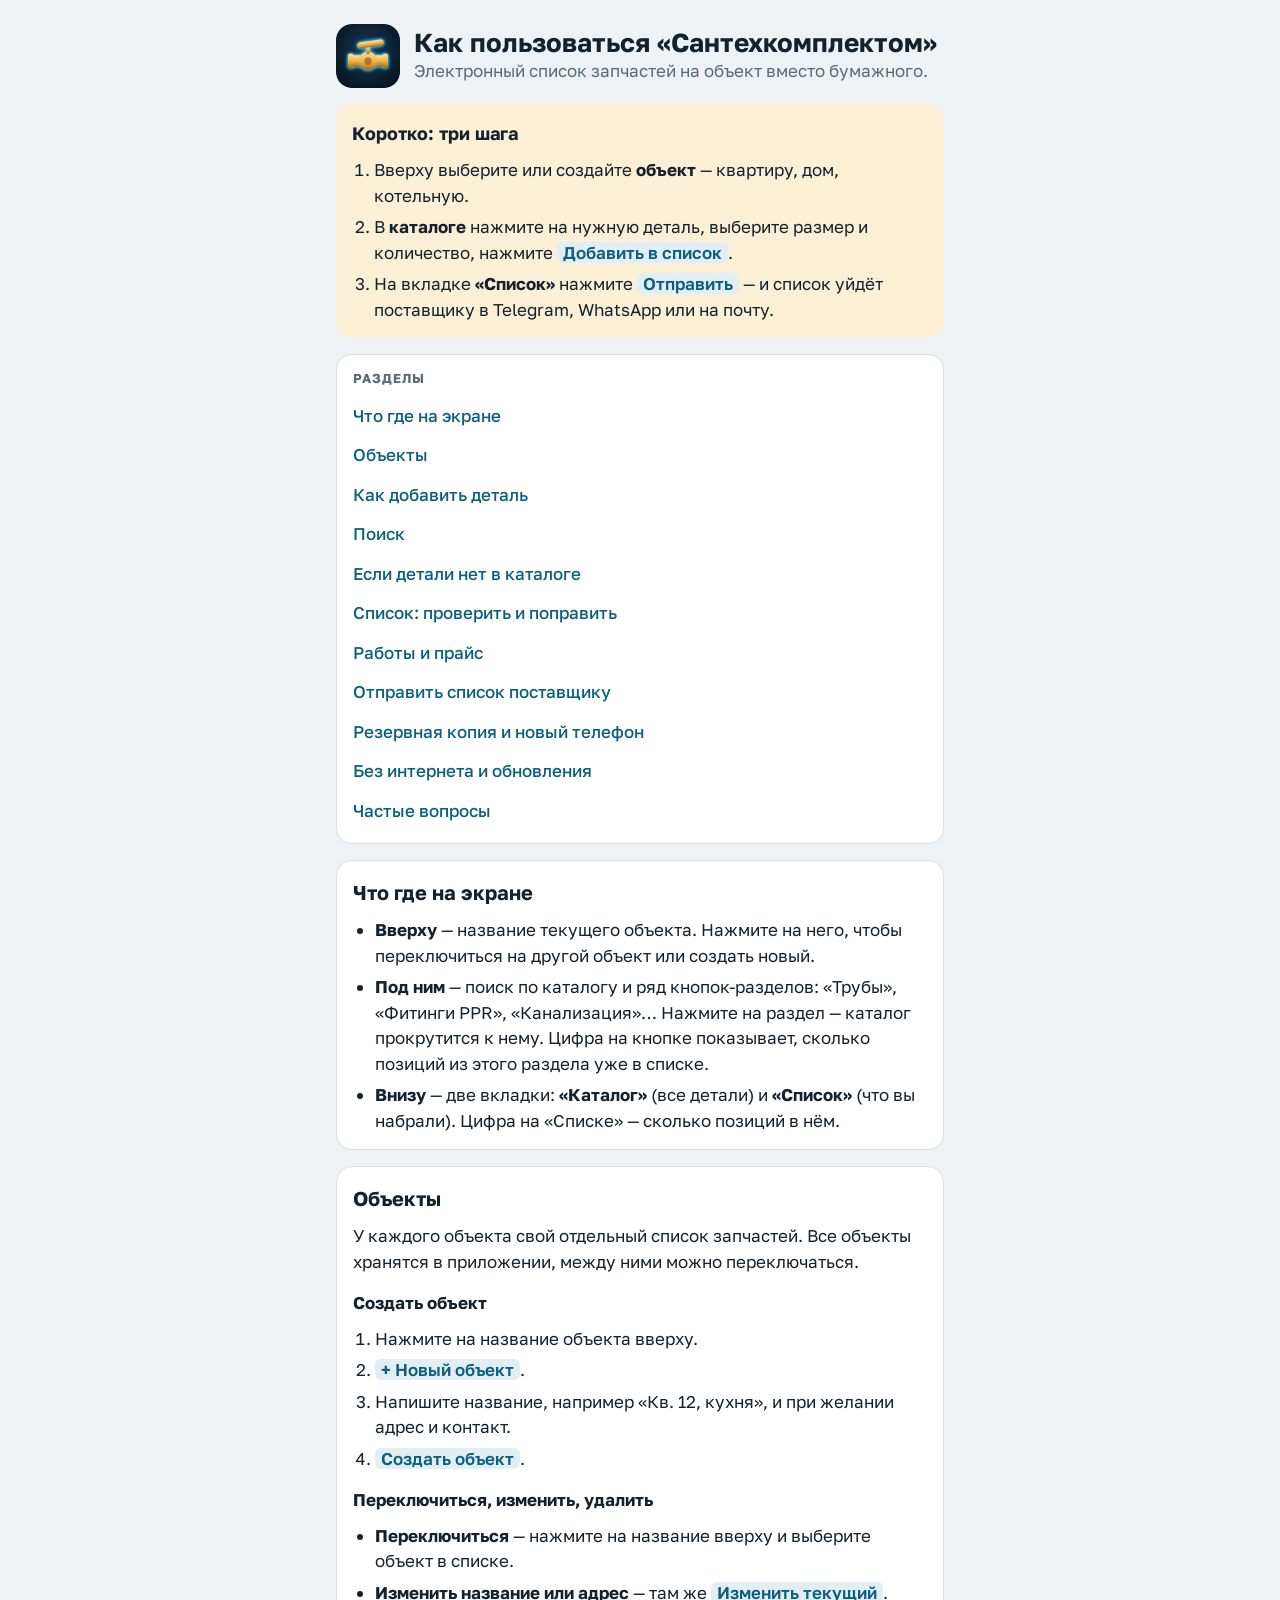
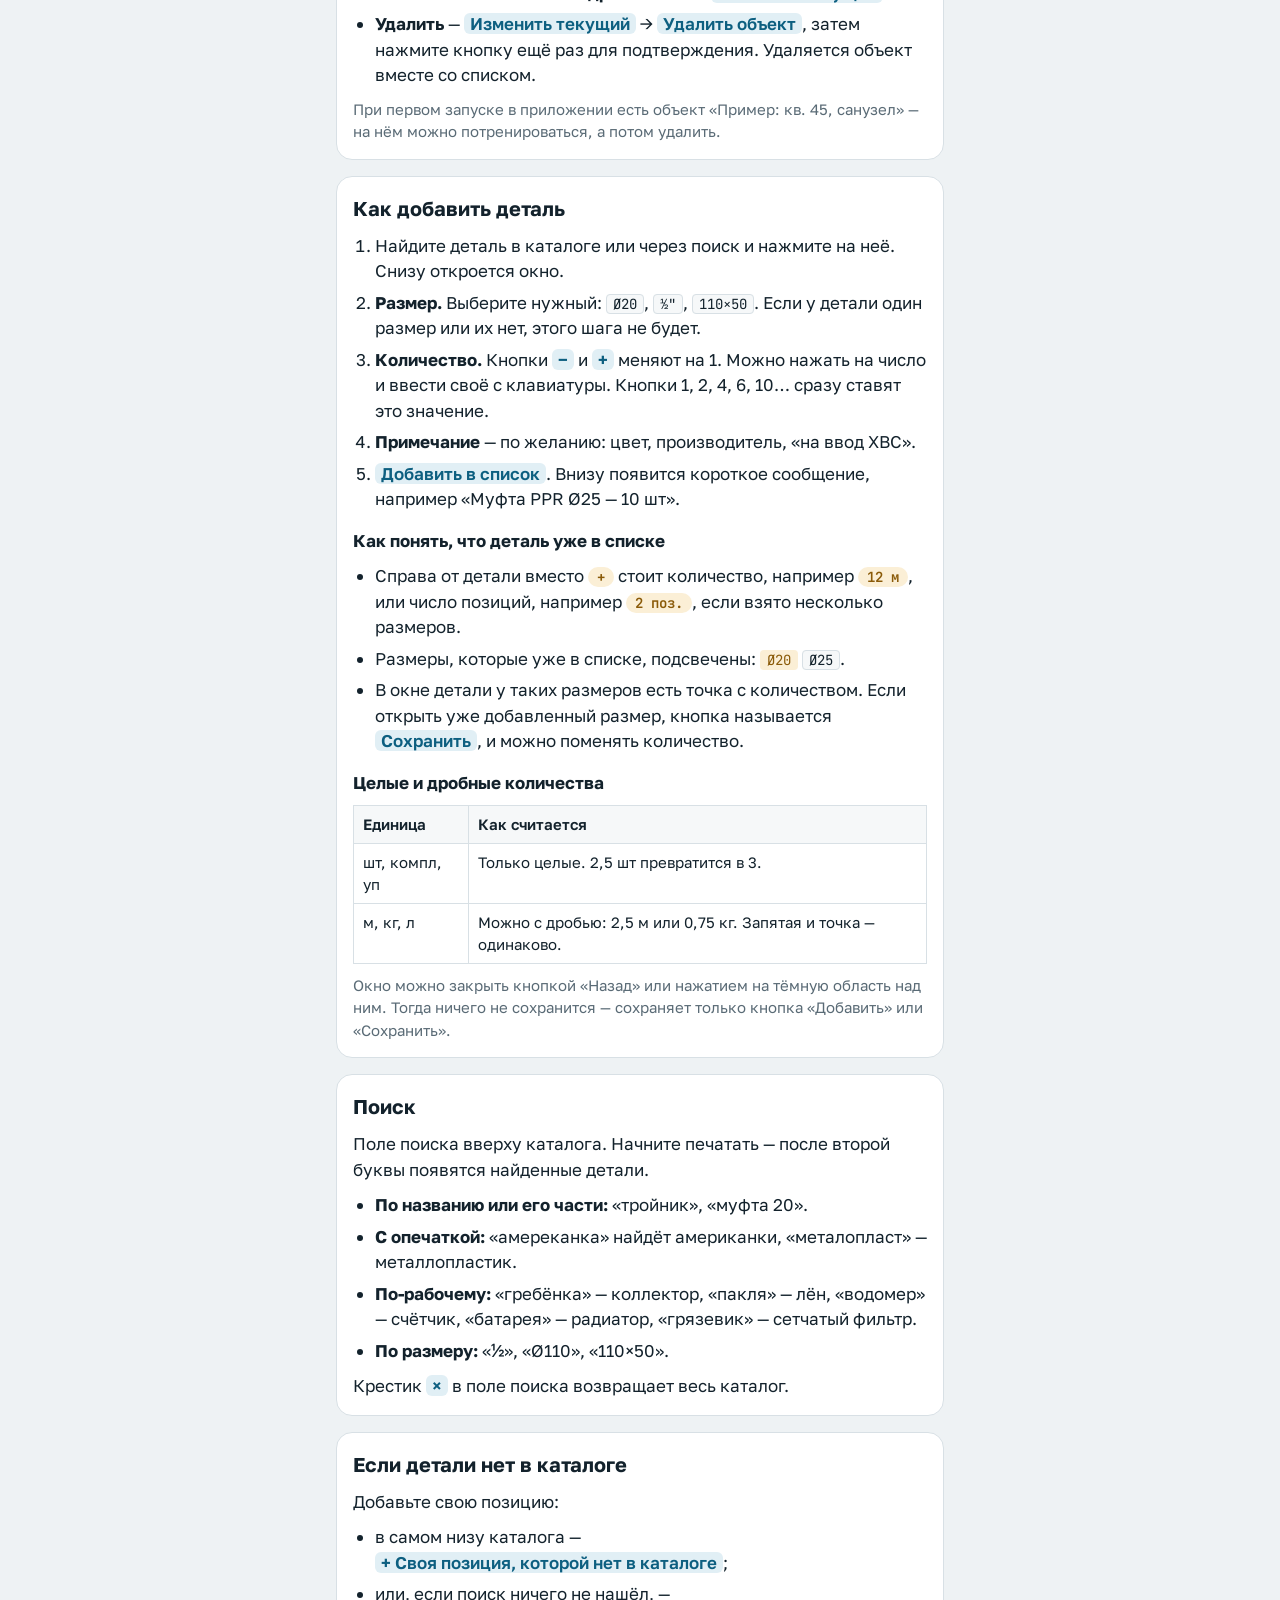
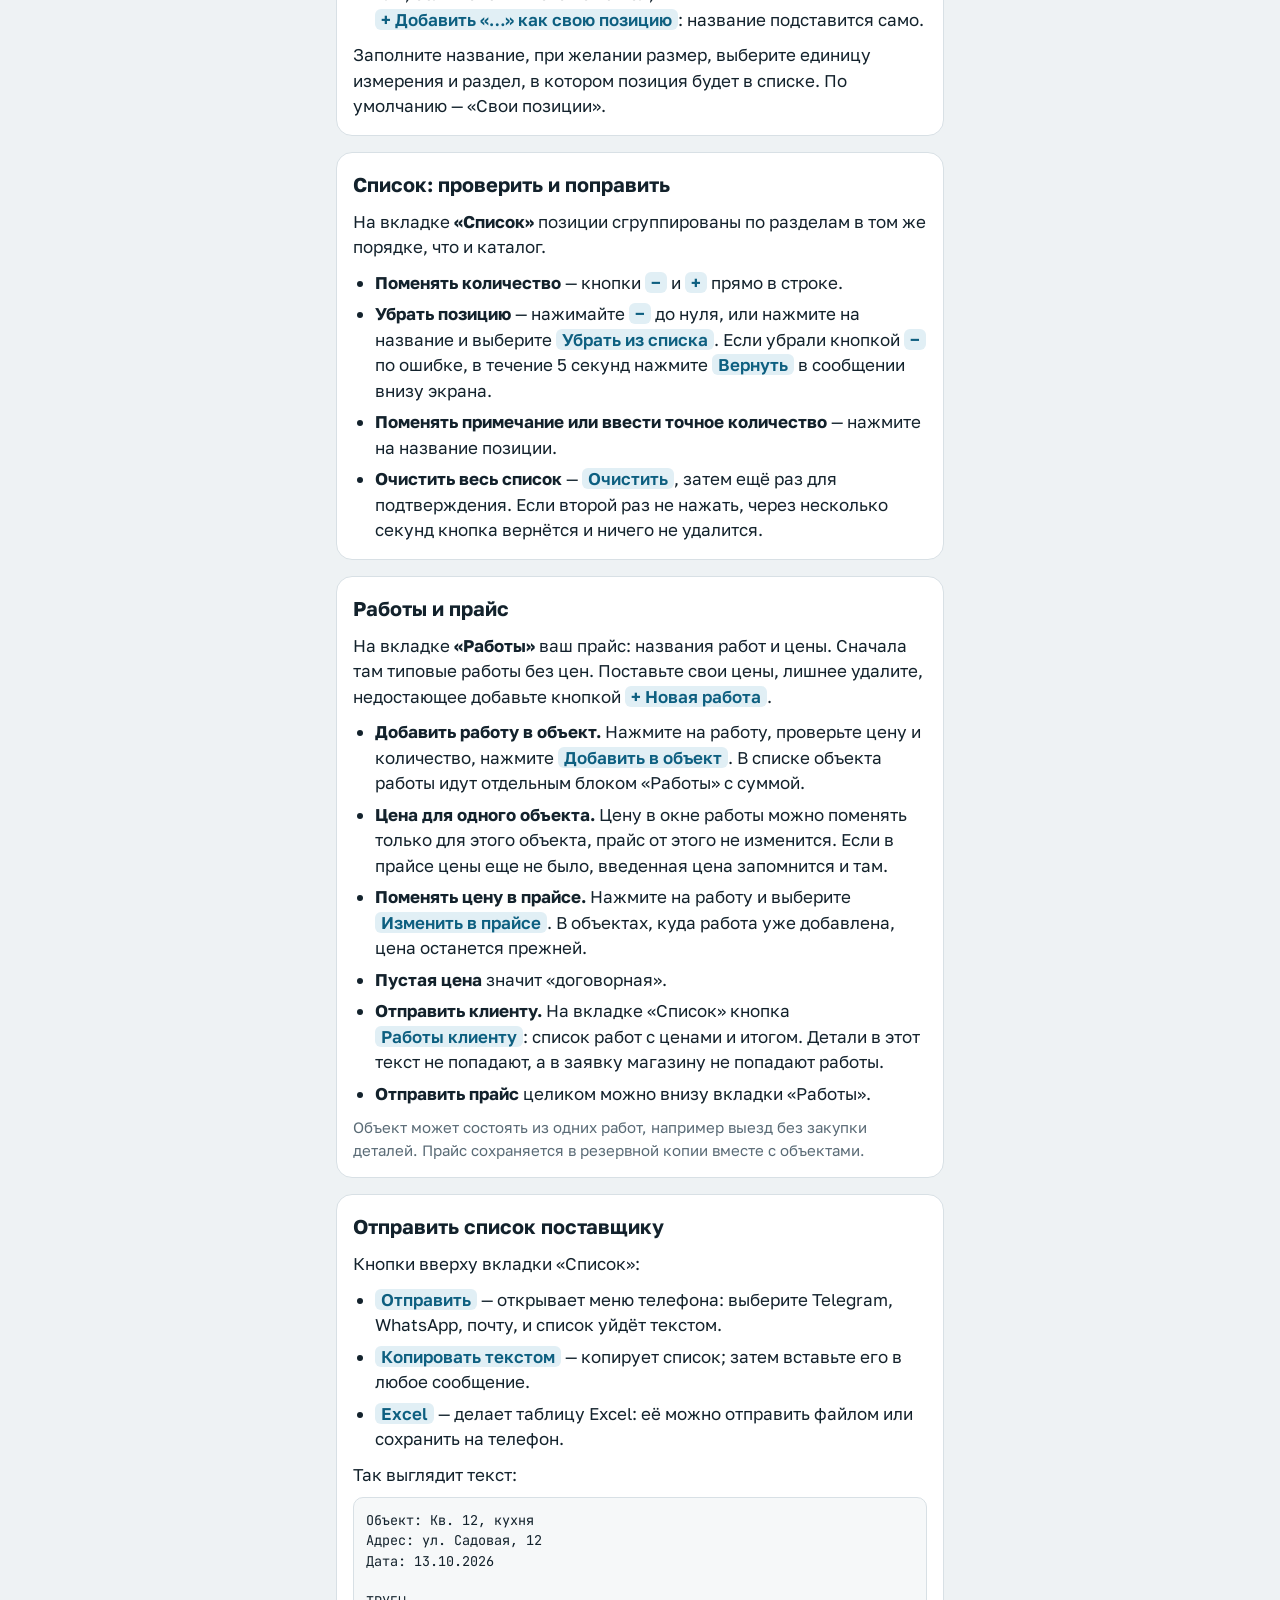
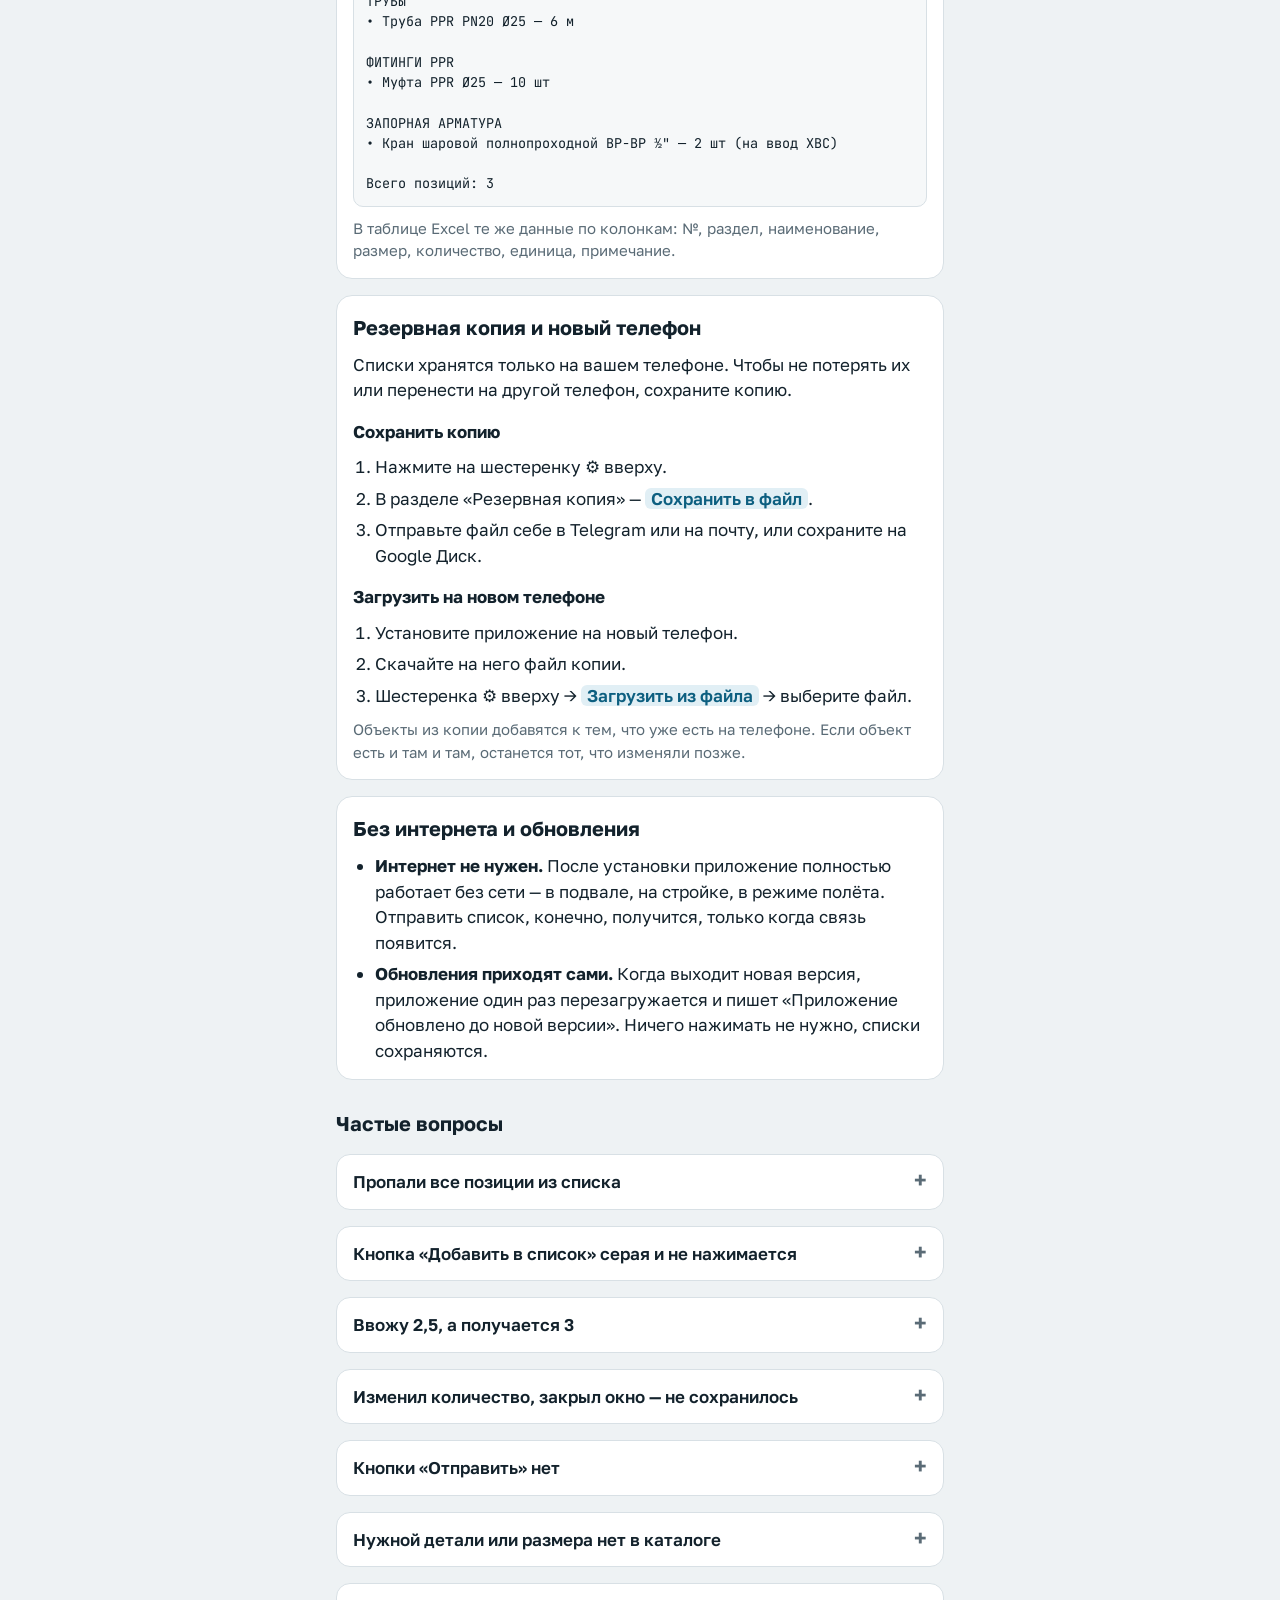
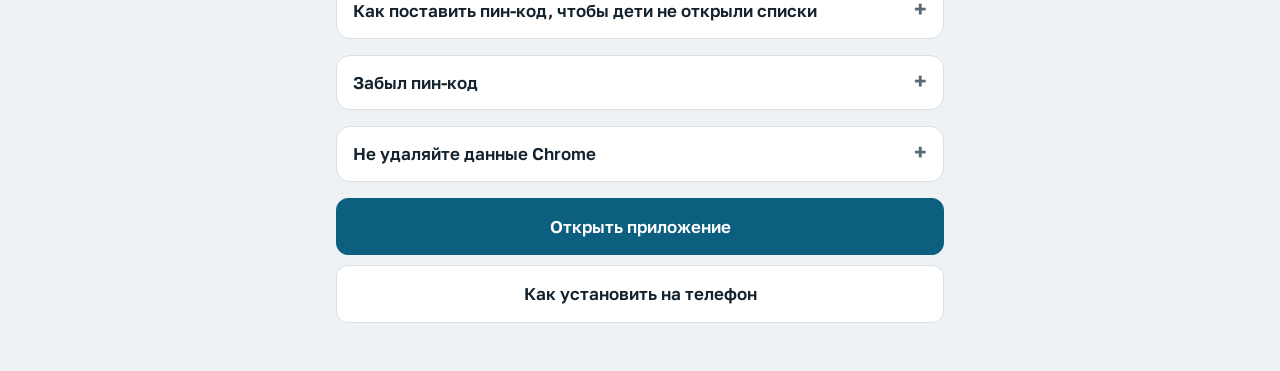
==== commit 57e65eff: "Настройки отдельным окном по шестеренке; в Объектах только объекты Co-Authored-By: Claude Opus 5.5 <" ====
--- a/help.html
+++ b/help.html
@@ -250,7 +250,7 @@
     <p>Списки хранятся только на вашем телефоне. Чтобы не потерять их или перенести на другой телефон, сохраните копию.</p>
     <h3>Сохранить копию</h3>
     <ol>
-      <li>Нажмите на название объекта вверху.</li>
+      <li>Нажмите на шестеренку ⚙ вверху.</li>
       <li>В разделе «Резервная копия» — <span class="tap">Сохранить в файл</span>.</li>
       <li>Отправьте файл себе в Telegram или на почту, или сохраните на Google Диск.</li>
     </ol>
@@ -258,7 +258,7 @@
     <ol>
       <li>Установите приложение на новый телефон.</li>
       <li>Скачайте на него файл копии.</li>
-      <li>Название объекта вверху → <span class="tap">Загрузить из файла</span> → выберите файл.</li>
+      <li>Шестеренка ⚙ вверху → <span class="tap">Загрузить из файла</span> → выберите файл.</li>
     </ol>
     <p class="why">Объекты из копии добавятся к тем, что уже есть на телефоне. Если объект есть и там и там, останется тот, что изменяли позже.</p>
   </section>
@@ -311,7 +311,7 @@
   <details>
     <summary>Как поставить пин-код, чтобы дети не открыли списки</summary>
     <div>
-      <p>Нажмите на название объекта вверху, в строке «Пин-код при входе» нажмите <span class="tap">Включить пин-код</span>, придумайте 4 цифры и повторите их. Пин-код будут спрашивать при запуске приложения и если оно было свернуто дольше 10 минут. После 5 неверных попыток подряд ввод замирает на 30 секунд.</p>
+      <p>Нажмите на шестеренку ⚙ вверху, в разделе «Пин-код при входе» нажмите <span class="tap">Включить пин-код</span>, придумайте 4 цифры и повторите их. Пин-код будут спрашивать при запуске приложения и если оно было свернуто дольше 10 минут. После 5 неверных попыток подряд ввод замирает на 30 секунд.</p>
       <p>Там же пин-код можно изменить или выключить: для этого нужно ввести текущий.</p>
     </div>
   </details>
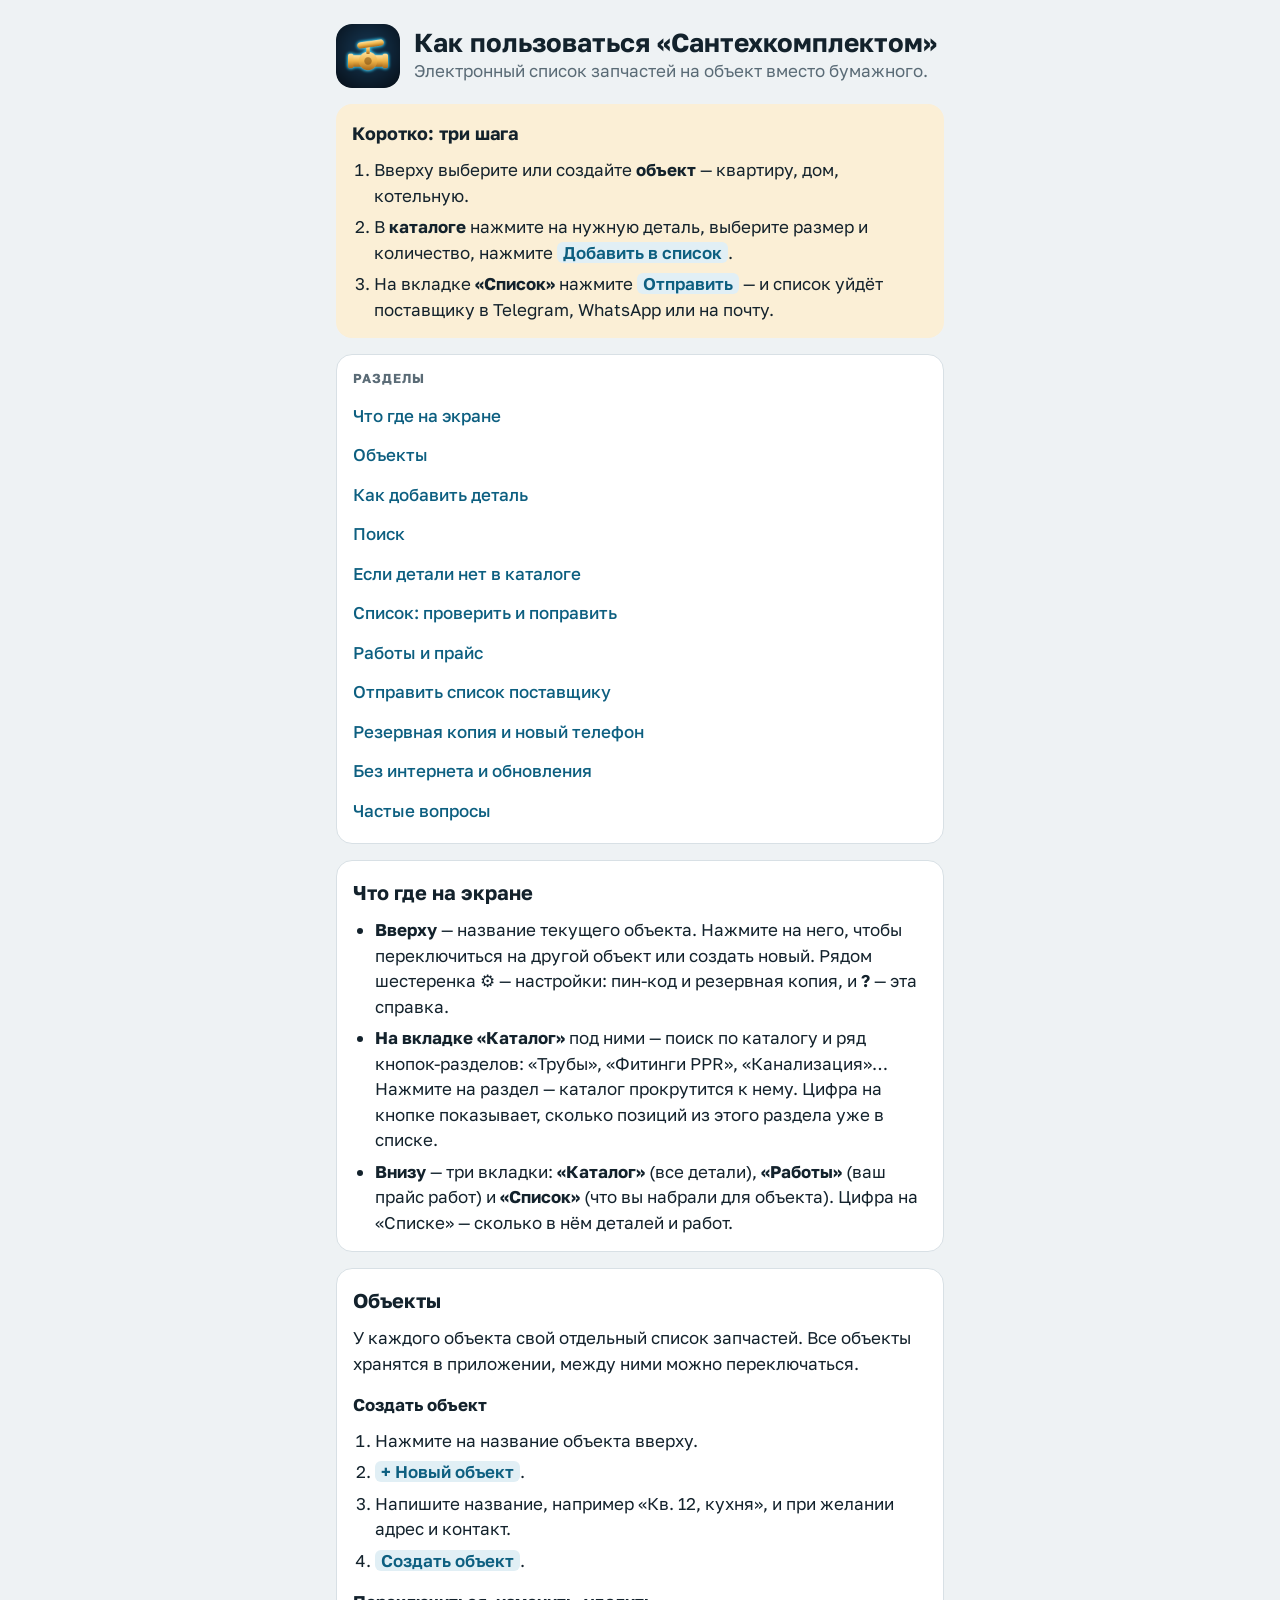
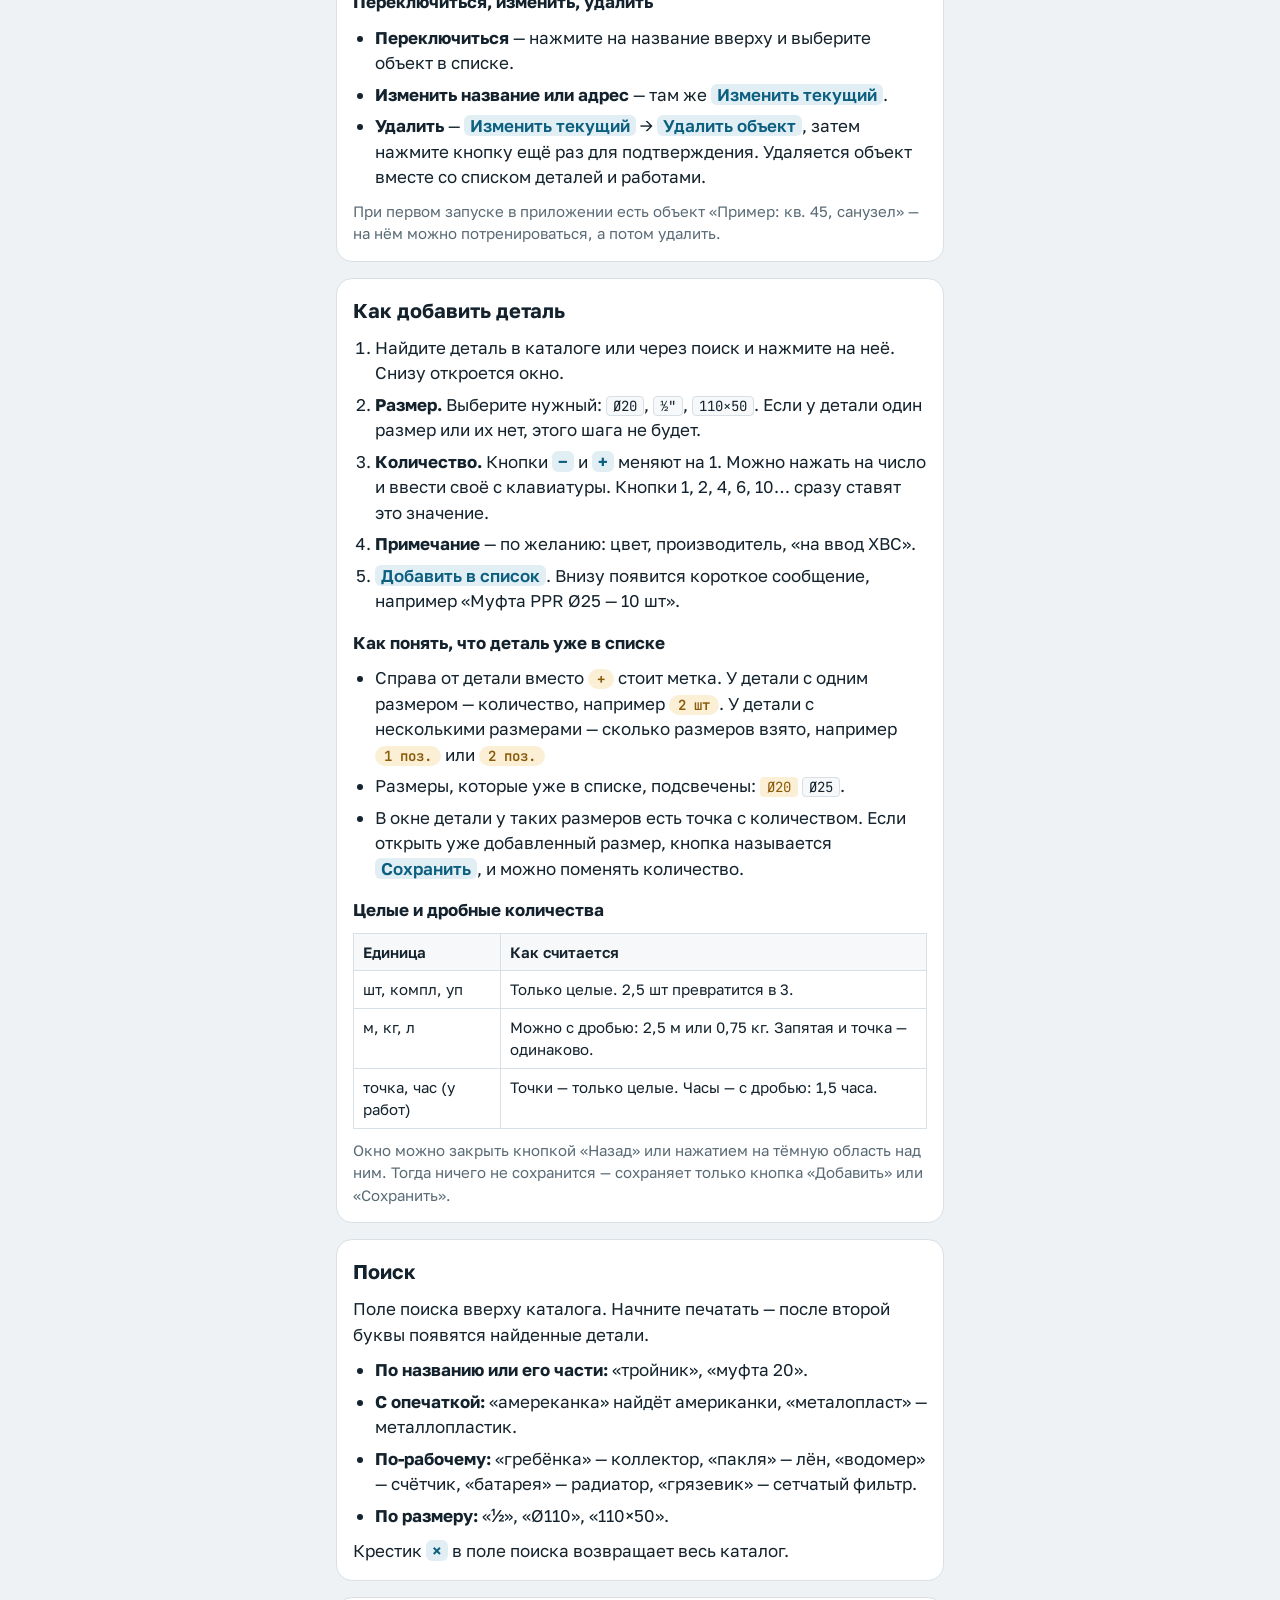
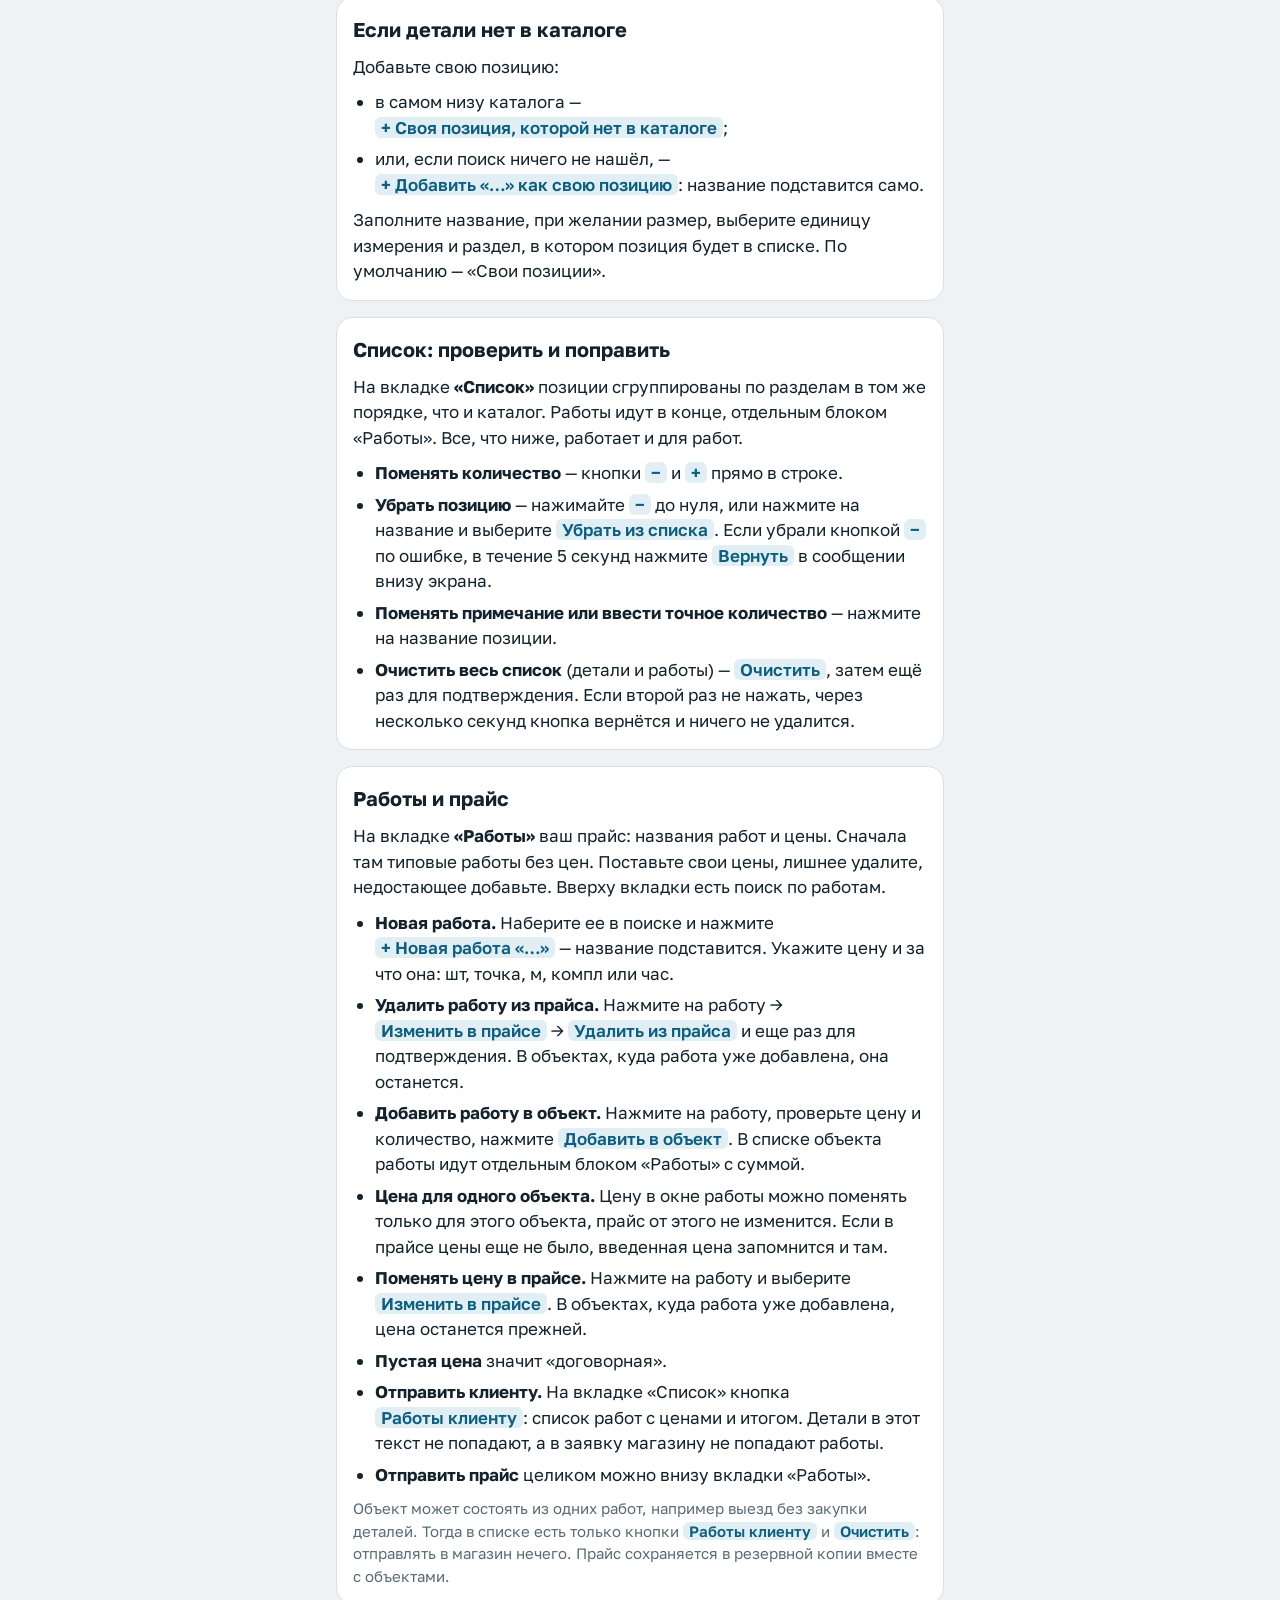
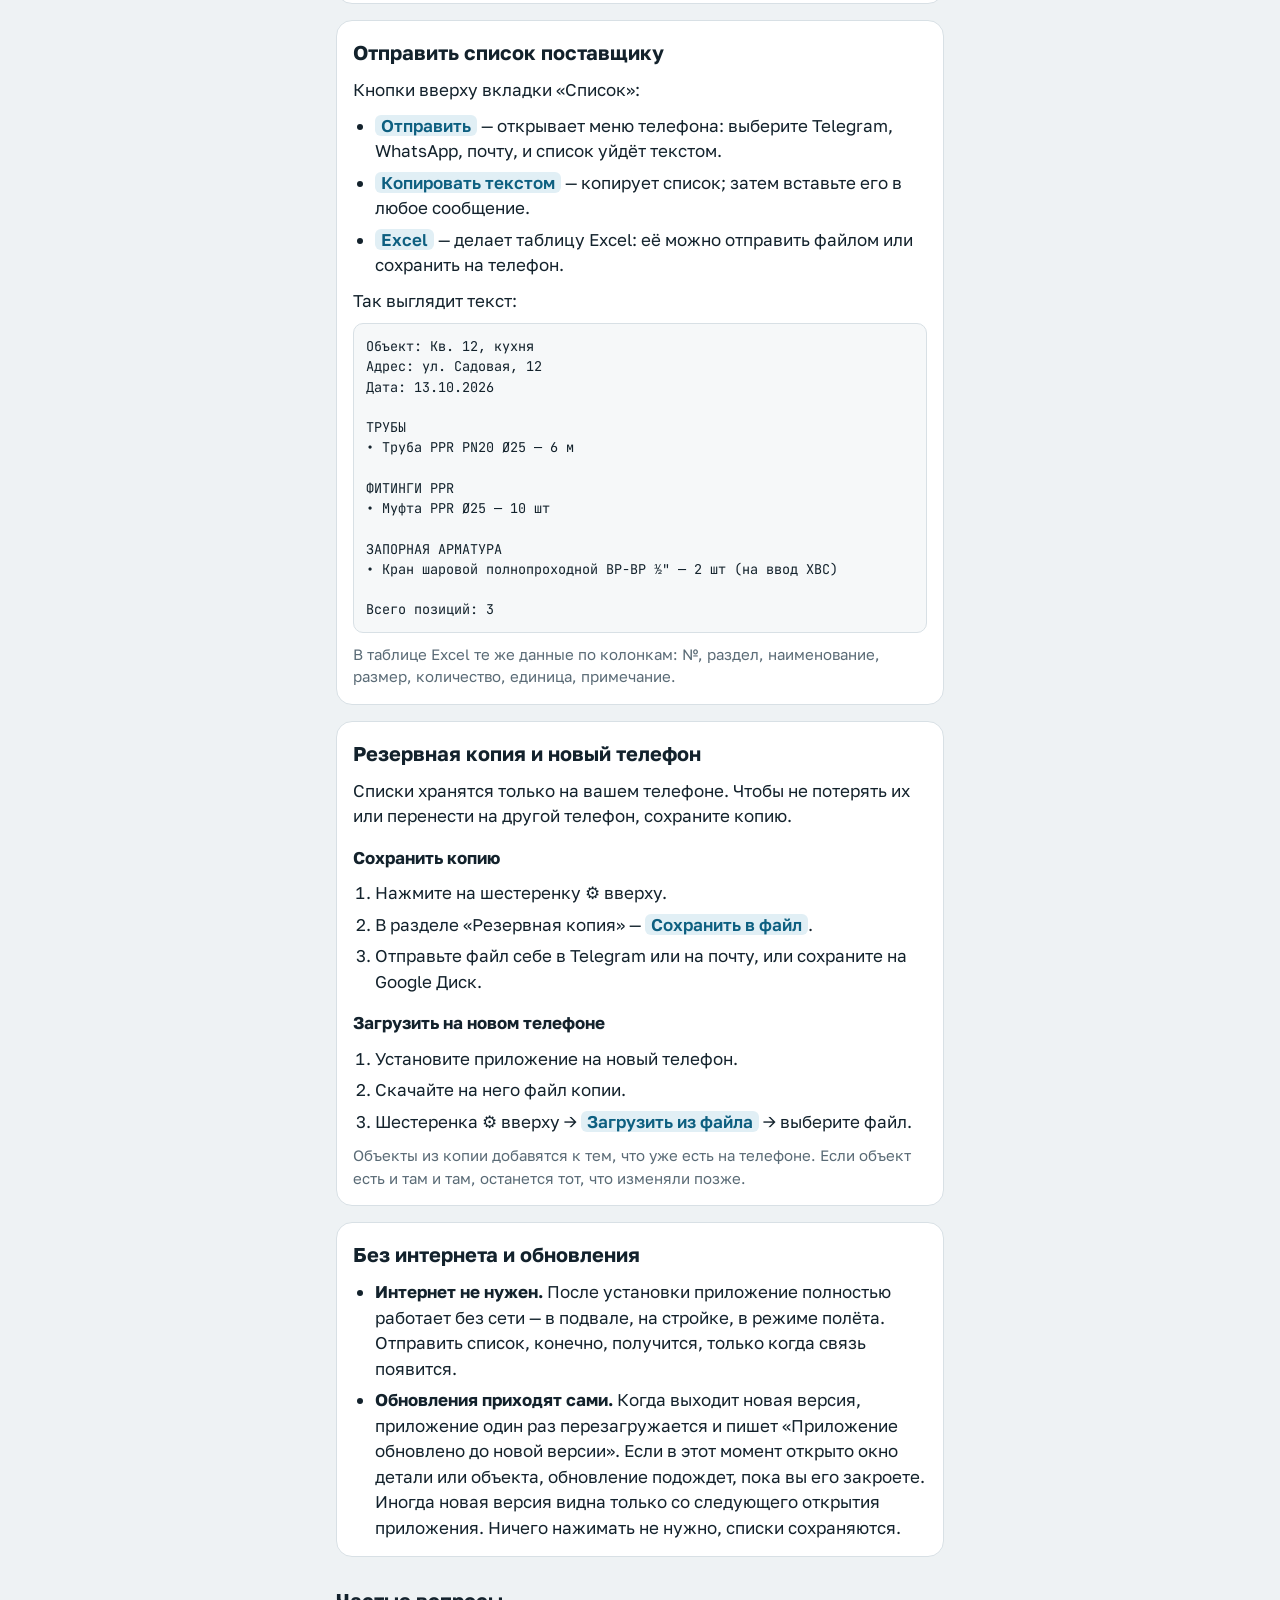
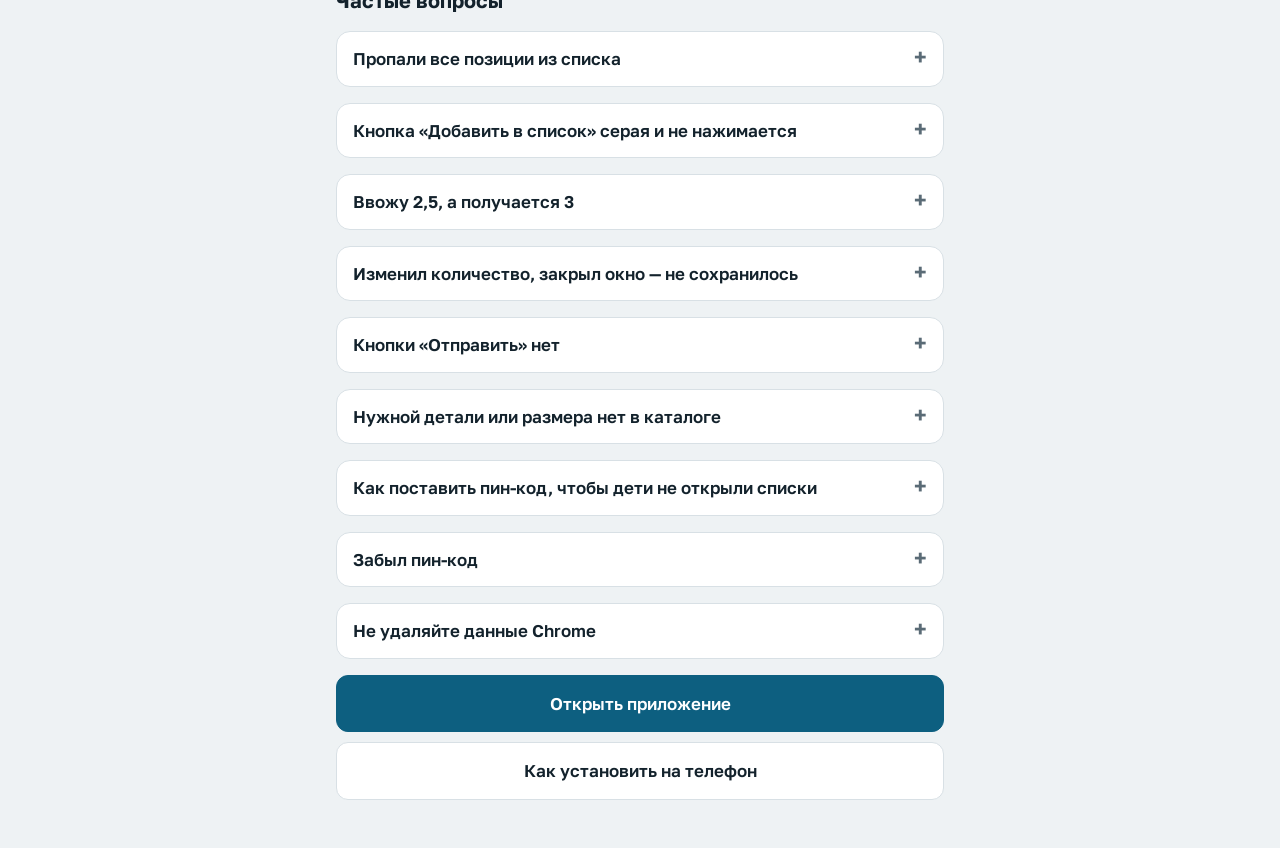
==== commit 278b308b: "v37: справка и инструкция по установке приведены в соответствие с v36 (три вкладки, ⚙, работы) Co-Au" ====
--- a/help.html
+++ b/help.html
@@ -121,9 +121,9 @@
   <section class="sec" id="screen">
     <h2>Что где на экране</h2>
     <ul>
-      <li><b>Вверху</b> — название текущего объекта. Нажмите на него, чтобы переключиться на другой объект или создать новый.</li>
-      <li><b>Под ним</b> — поиск по каталогу и ряд кнопок-разделов: «Трубы», «Фитинги PPR», «Канализация»… Нажмите на раздел — каталог прокрутится к нему. Цифра на кнопке показывает, сколько позиций из этого раздела уже в списке.</li>
-      <li><b>Внизу</b> — две вкладки: <b>«Каталог»</b> (все детали) и <b>«Список»</b> (что вы набрали). Цифра на «Списке» — сколько позиций в нём.</li>
+      <li><b>Вверху</b> — название текущего объекта. Нажмите на него, чтобы переключиться на другой объект или создать новый. Рядом шестеренка <b>⚙</b> — настройки: пин-код и резервная копия, и <b>?</b> — эта справка.</li>
+      <li><b>На вкладке «Каталог»</b> под ними — поиск по каталогу и ряд кнопок-разделов: «Трубы», «Фитинги PPR», «Канализация»… Нажмите на раздел — каталог прокрутится к нему. Цифра на кнопке показывает, сколько позиций из этого раздела уже в списке.</li>
+      <li><b>Внизу</b> — три вкладки: <b>«Каталог»</b> (все детали), <b>«Работы»</b> (ваш прайс работ) и <b>«Список»</b> (что вы набрали для объекта). Цифра на «Списке» — сколько в нём деталей и работ.</li>
     </ul>
   </section>
 
@@ -141,7 +141,7 @@
     <ul>
       <li><b>Переключиться</b> — нажмите на название вверху и выберите объект в списке.</li>
       <li><b>Изменить название или адрес</b> — там же <span class="tap">Изменить текущий</span>.</li>
-      <li><b>Удалить</b> — <span class="tap">Изменить текущий</span> → <span class="tap">Удалить объект</span>, затем нажмите кнопку ещё раз для подтверждения. Удаляется объект вместе со списком.</li>
+      <li><b>Удалить</b> — <span class="tap">Изменить текущий</span> → <span class="tap">Удалить объект</span>, затем нажмите кнопку ещё раз для подтверждения. Удаляется объект вместе со списком деталей и работами.</li>
     </ul>
     <p class="why">При первом запуске в приложении есть объект «Пример: кв. 45, санузел» — на нём можно потренироваться, а потом удалить.</p>
   </section>
@@ -157,7 +157,7 @@
     </ol>
     <h3>Как понять, что деталь уже в списке</h3>
     <ul>
-      <li>Справа от детали вместо <span class="badge">+</span> стоит количество, например <span class="badge">12 м</span>, или число позиций, например <span class="badge">2 поз.</span>, если взято несколько размеров.</li>
+      <li>Справа от детали вместо <span class="badge">+</span> стоит метка. У детали с одним размером — количество, например <span class="badge">2 шт</span>. У детали с несколькими размерами — сколько размеров взято, например <span class="badge">1 поз.</span> или <span class="badge">2 поз.</span></li>
       <li>Размеры, которые уже в списке, подсвечены: <span class="mark on">Ø20</span> <span class="mark">Ø25</span>.</li>
       <li>В окне детали у таких размеров есть точка с количеством. Если открыть уже добавленный размер, кнопка называется <span class="tap">Сохранить</span>, и можно поменять количество.</li>
     </ul>
@@ -167,6 +167,7 @@
       <tbody>
         <tr><td>шт, компл, уп</td><td>Только целые. 2,5 шт превратится в 3.</td></tr>
         <tr><td>м, кг, л</td><td>Можно с дробью: 2,5 м или 0,75 кг. Запятая и точка — одинаково.</td></tr>
+        <tr><td>точка, час (у работ)</td><td>Точки — только целые. Часы — с дробью: 1,5 часа.</td></tr>
       </tbody>
     </table></div>
     <p class="why">Окно можно закрыть кнопкой «Назад» или нажатием на тёмную область над ним. Тогда ничего не сохранится — сохраняет только кнопка «Добавить» или «Сохранить».</p>
@@ -196,19 +197,21 @@
 
   <section class="sec" id="list">
     <h2>Список: проверить и поправить</h2>
-    <p>На вкладке <b>«Список»</b> позиции сгруппированы по разделам в том же порядке, что и каталог.</p>
+    <p>На вкладке <b>«Список»</b> позиции сгруппированы по разделам в том же порядке, что и каталог. Работы идут в конце, отдельным блоком «Работы». Все, что ниже, работает и для работ.</p>
     <ul>
       <li><b>Поменять количество</b> — кнопки <span class="tap">−</span> и <span class="tap">+</span> прямо в строке.</li>
       <li><b>Убрать позицию</b> — нажимайте <span class="tap">−</span> до нуля, или нажмите на название и выберите <span class="tap">Убрать из списка</span>. Если убрали кнопкой <span class="tap">−</span> по ошибке, в течение 5 секунд нажмите <span class="tap">Вернуть</span> в сообщении внизу экрана.</li>
       <li><b>Поменять примечание или ввести точное количество</b> — нажмите на название позиции.</li>
-      <li><b>Очистить весь список</b> — <span class="tap">Очистить</span>, затем ещё раз для подтверждения. Если второй раз не нажать, через несколько секунд кнопка вернётся и ничего не удалится.</li>
+      <li><b>Очистить весь список</b> (детали и работы) — <span class="tap">Очистить</span>, затем ещё раз для подтверждения. Если второй раз не нажать, через несколько секунд кнопка вернётся и ничего не удалится.</li>
     </ul>
   </section>
 
   <section class="sec" id="works">
     <h2>Работы и прайс</h2>
-    <p>На вкладке <b>«Работы»</b> ваш прайс: названия работ и цены. Сначала там типовые работы без цен. Поставьте свои цены, лишнее удалите, недостающее добавьте кнопкой <span class="tap">+ Новая работа</span>.</p>
-    <ul>
+    <p>На вкладке <b>«Работы»</b> ваш прайс: названия работ и цены. Сначала там типовые работы без цен. Поставьте свои цены, лишнее удалите, недостающее добавьте. Вверху вкладки есть поиск по работам.</p>
+    <ul>
+      <li><b>Новая работа.</b> Наберите ее в поиске и нажмите <span class="tap">+ Новая работа «…»</span> — название подставится. Укажите цену и за что она: шт, точка, м, компл или час.</li>
+      <li><b>Удалить работу из прайса.</b> Нажмите на работу → <span class="tap">Изменить в прайсе</span> → <span class="tap">Удалить из прайса</span> и еще раз для подтверждения. В объектах, куда работа уже добавлена, она останется.</li>
       <li><b>Добавить работу в объект.</b> Нажмите на работу, проверьте цену и количество, нажмите <span class="tap">Добавить в объект</span>. В списке объекта работы идут отдельным блоком «Работы» с суммой.</li>
       <li><b>Цена для одного объекта.</b> Цену в окне работы можно поменять только для этого объекта, прайс от этого не изменится. Если в прайсе цены еще не было, введенная цена запомнится и там.</li>
       <li><b>Поменять цену в прайсе.</b> Нажмите на работу и выберите <span class="tap">Изменить в прайсе</span>. В объектах, куда работа уже добавлена, цена останется прежней.</li>
@@ -216,7 +219,7 @@
       <li><b>Отправить клиенту.</b> На вкладке «Список» кнопка <span class="tap">Работы клиенту</span>: список работ с ценами и итогом. Детали в этот текст не попадают, а в заявку магазину не попадают работы.</li>
       <li><b>Отправить прайс</b> целиком можно внизу вкладки «Работы».</li>
     </ul>
-    <p class="why">Объект может состоять из одних работ, например выезд без закупки деталей. Прайс сохраняется в резервной копии вместе с объектами.</p>
+    <p class="why">Объект может состоять из одних работ, например выезд без закупки деталей. Тогда в списке есть только кнопки <span class="tap">Работы клиенту</span> и <span class="tap">Очистить</span>: отправлять в магазин нечего. Прайс сохраняется в резервной копии вместе с объектами.</p>
   </section>
 
   <section class="sec" id="send">
@@ -267,7 +270,7 @@
     <h2>Без интернета и обновления</h2>
     <ul>
       <li><b>Интернет не нужен.</b> После установки приложение полностью работает без сети — в подвале, на стройке, в режиме полёта. Отправить список, конечно, получится, только когда связь появится.</li>
-      <li><b>Обновления приходят сами.</b> Когда выходит новая версия, приложение один раз перезагружается и пишет «Приложение обновлено до новой версии». Ничего нажимать не нужно, списки сохраняются.</li>
+      <li><b>Обновления приходят сами.</b> Когда выходит новая версия, приложение один раз перезагружается и пишет «Приложение обновлено до новой версии». Если в этот момент открыто окно детали или объекта, обновление подождет, пока вы его закроете. Иногда новая версия видна только со следующего открытия приложения. Ничего нажимать не нужно, списки сохраняются.</li>
     </ul>
   </section>
 
